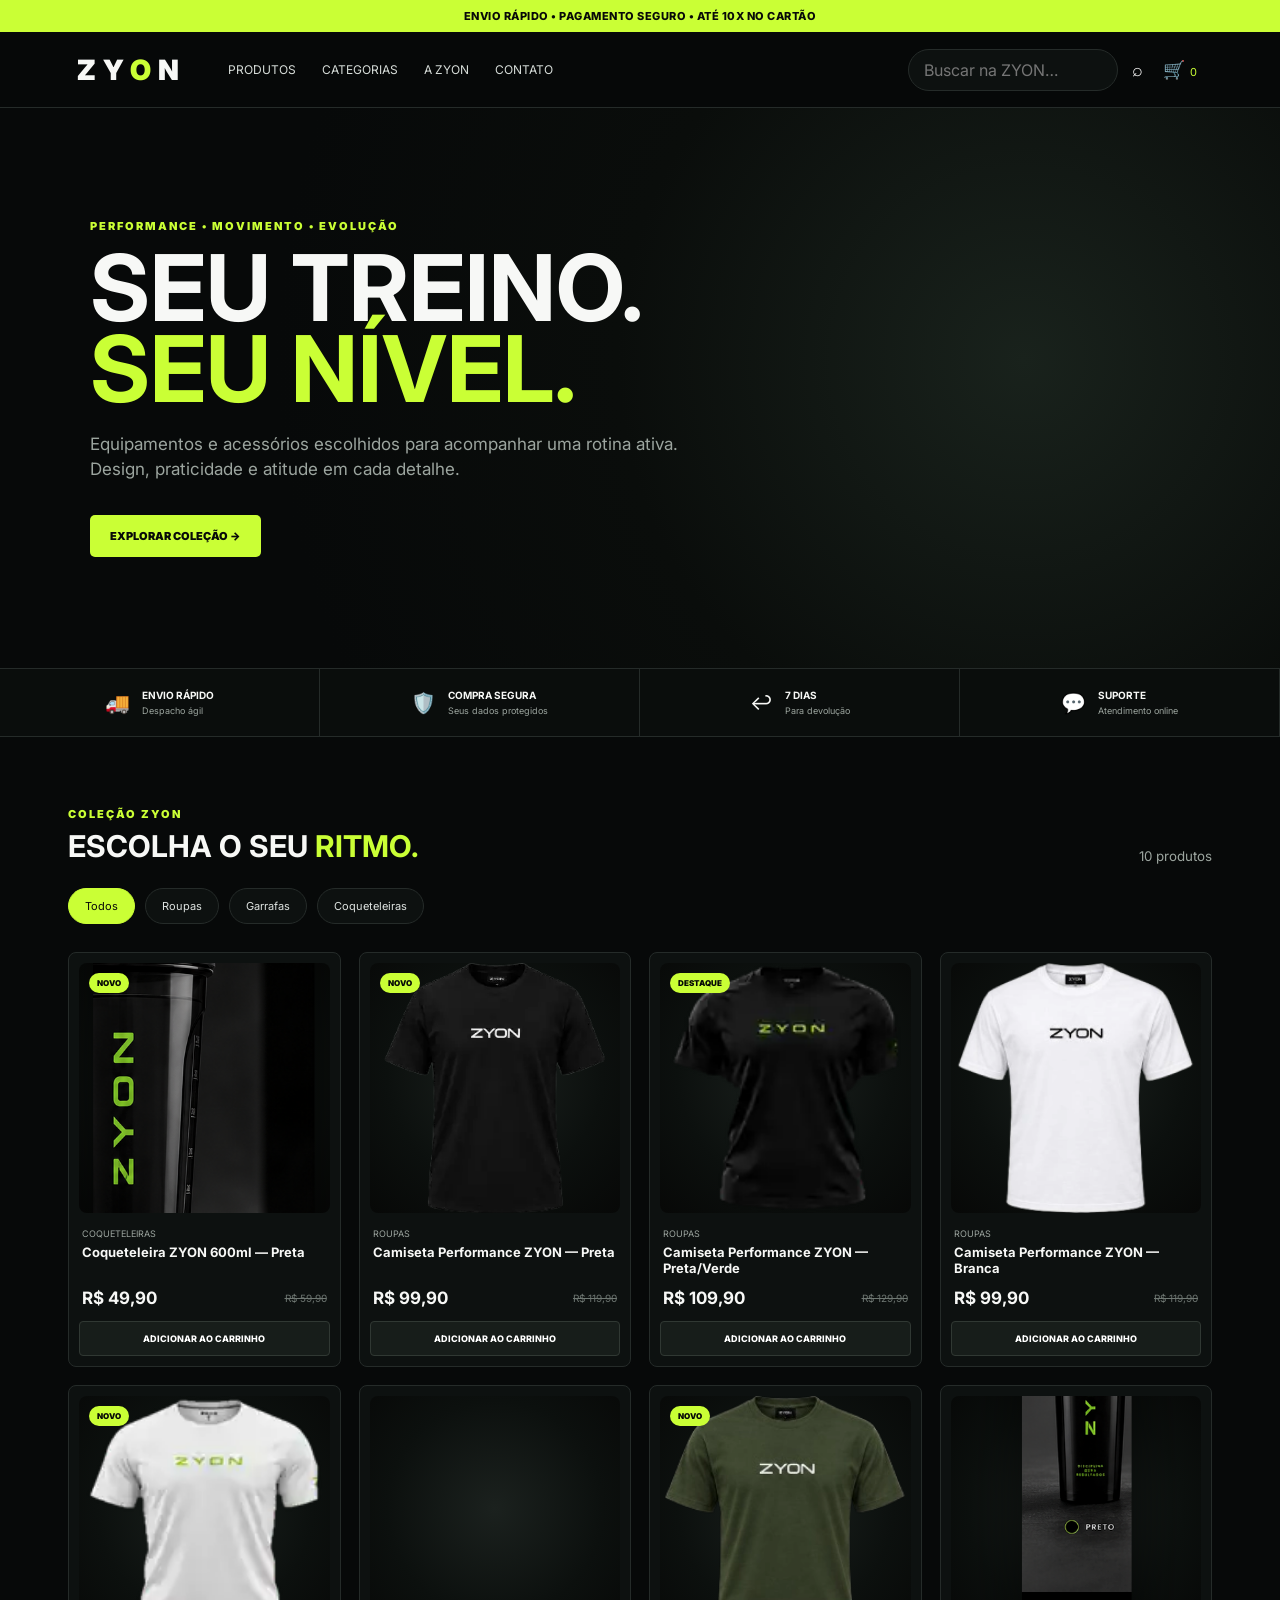
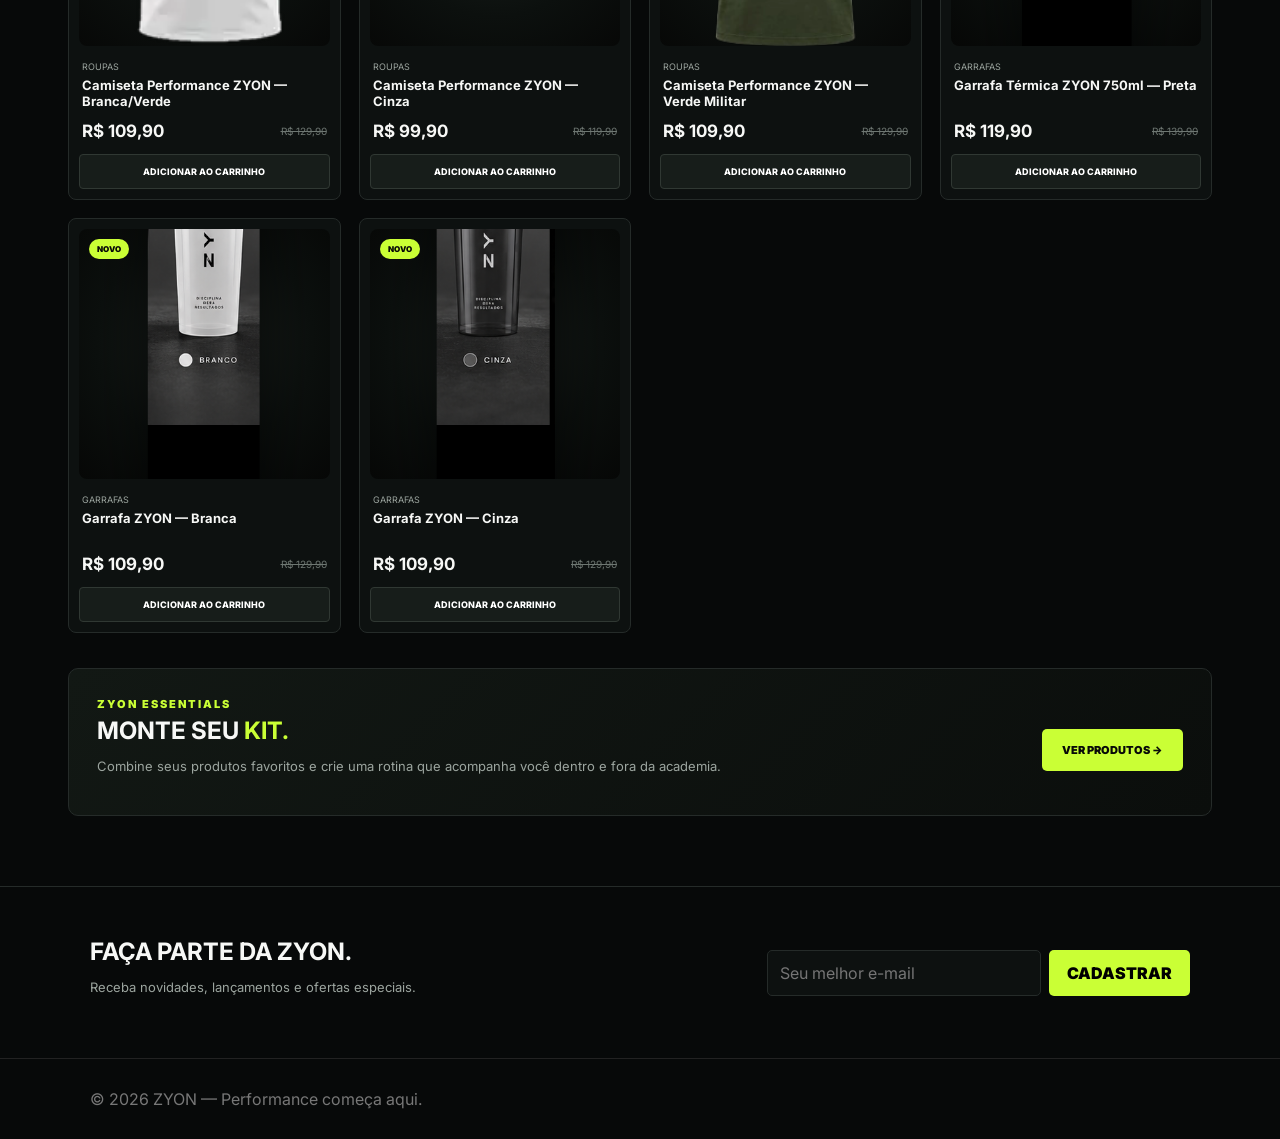
==== index.html @ 6181db21 "Correct gray shirt sprite position" ====
<!doctype html><html lang="pt-BR"><head><meta charset="utf-8"><meta name="viewport" content="width=device-width,initial-scale=1"><title>ZYON — Performance começa aqui</title><meta name="description" content="ZYON — performance, movimento e evolução."><link rel="stylesheet" href="fix-images.css"><style>@import url('https://fonts.googleapis.com/css2?family=Inter:wght@400;500;600;700;800;900&display=swap');:root{--bg:#070909;--surface:#0d1110;--line:#252b29;--text:#f7f8f6;--muted:#9ca59f;--lime:#caff35}*{box-sizing:border-box}html{scroll-behavior:smooth}body{margin:0;background:var(--bg);color:var(--text);font-family:Inter,Arial,sans-serif}a{text-decoration:none;color:inherit}button,input{font:inherit}.top{background:var(--lime);color:#080a08;text-align:center;padding:9px;font-size:11px;font-weight:800;letter-spacing:.5px}header{height:76px;border-bottom:1px solid var(--line);background:rgba(7,9,9,.95);backdrop-filter:blur(15px);position:sticky;top:0;z-index:20;display:flex;align-items:center;padding:0 6%;gap:42px}.logo{font-size:28px;font-weight:900;letter-spacing:7px}.logo em{font-style:normal;color:var(--lime)}nav{display:flex;gap:26px;flex:1}nav a{font-size:12px;color:#d7ddd9}nav a:hover{color:var(--lime)}.header-actions{display:flex;align-items:center;gap:8px}.search{width:210px;border:1px solid var(--line);background:#0d1110;border-radius:22px;padding:10px 15px;color:white;outline:none}.icon{background:none;border:0;color:white;cursor:pointer;font-size:18px}.count{color:var(--lime);font-size:11px}.hero{min-height:560px;display:flex;align-items:center;padding:70px 7%;background:radial-gradient(circle at 80% 45%,#19221c 0,#0a0d0b 38%,#070909 70%)}.hero-content{max-width:700px}.eyebrow{color:var(--lime);font-size:11px;font-weight:900;letter-spacing:2px}.hero h1{font-size:clamp(52px,8vw,92px);line-height:.88;margin:15px 0 22px}.hero h1 span,h2 span{color:var(--lime)}.hero p{color:var(--muted);font-size:17px;line-height:1.5;max-width:600px}.btn{display:inline-block;margin-top:15px;background:var(--lime);color:#080a08;padding:14px 20px;border-radius:5px;font-size:11px;font-weight:900}.trust{display:grid;grid-template-columns:repeat(4,1fr);border-top:1px solid var(--line);border-bottom:1px solid var(--line);background:#0a0d0c}.trust div{padding:20px;display:flex;gap:12px;align-items:center;justify-content:center;border-right:1px solid var(--line);font-size:20px}.trust span{display:flex;flex-direction:column;gap:4px}.trust b{font-size:10px}.trust small{font-size:9px;color:var(--muted)}.wrap{max-width:1180px;margin:auto;padding:70px 18px}.head{display:flex;justify-content:space-between;align-items:end;margin-bottom:24px}.head h2{margin:7px 0 0;font-size:30px}.head>small{color:var(--muted)}.categories{display:flex;gap:10px;flex-wrap:wrap;margin-bottom:28px}.cat{border:1px solid var(--line);background:var(--surface);color:#dfe4e1;border-radius:22px;padding:10px 16px;font-size:11px;cursor:pointer}.cat.active,.cat:hover{background:var(--lime);color:#080a08;border-color:var(--lime)}.grid{display:grid;grid-template-columns:repeat(4,1fr);gap:18px}.card{background:var(--surface);border:1px solid var(--line);border-radius:8px;padding:10px;transition:.2s;overflow:hidden}.card:hover{transform:translateY(-4px);border-color:#48534c}.pic{height:250px;background:radial-gradient(circle at 50% 45%,#1b211e 0,#0c100e 58%,#070807 100%);display:flex;align-items:center;justify-content:center;position:relative;border-radius:8px;overflow:hidden}.pic .shirt-direct-img{width:100%!important;height:100%!important;max-width:100%!important;max-height:100%!important;display:block!important;object-fit:contain!important;object-position:center!important;padding:10px!important;margin:0!important;transform:none!important;filter:none!important}.pic.shirt .shirt-sprite-wrap{width:100%!important;height:100%!important;overflow:hidden!important;position:relative!important;background:transparent!important}.pic.shirt .shirt-sprite-img{position:absolute!important;width:400%!important;height:200%!important;max-width:none!important;max-height:none!important;left:-200%!important;top:-100%!important;transform:none!important;object-fit:fill!important;padding:0!important;margin:0!important;filter:none!important}.pic.shirt .shirt-sprite-wrap{display:block!important}.pic.shirt .shirt-clean-img{width:100%!important;height:100%!important;max-width:100%!important;max-height:100%!important;display:block!important;object-fit:contain!important;object-position:center!important;padding:0!important;margin:0!important;transform:none!important;filter:none!important}.pic>img{width:100%;height:100%;display:block;object-fit:contain;padding:10px}.shirt-arrow{position:absolute;top:50%;transform:translateY(-50%);width:30px;height:30px;border:1px solid #505951;background:rgba(7,9,9,.78);color:white;border-radius:50%;cursor:pointer;z-index:6;font-size:18px;line-height:26px}.shirt-arrow:hover{background:var(--lime);color:#080a08;border-color:var(--lime)}.shirt-arrow.left{left:8px;display:none}.shirt-arrow.right{right:8px}.shirt-view.back+.shirt-arrow.right{display:none}.shirt-view.back~.shirt-arrow.left{display:block}.tag{position:absolute;left:10px;top:10px;z-index:5;background:var(--lime);color:#070907;padding:5px 8px;border-radius:10px;font-size:8px;font-weight:900}.card small{display:block;color:var(--muted);font-size:9px;margin:15px 3px 5px}.card h3{font-size:13px;margin:0 3px 12px;min-height:32px}.price{display:flex;align-items:center;justify-content:space-between;margin:0 3px}.price strong{font-size:17px}.old{text-decoration:line-through;color:#6e7772;font-size:10px}.add{width:100%;margin-top:13px;background:#171d1a;color:white;border:1px solid #303833;border-radius:4px;padding:11px;font-size:9px;font-weight:800;cursor:pointer}.add:hover{background:var(--lime);color:#070907;border-color:var(--lime)}.promo{margin-top:35px;background:linear-gradient(135deg,#121814,#0b0e0c);border:1px solid var(--line);border-radius:10px;padding:28px;display:flex;justify-content:space-between;align-items:center;gap:20px}.promo h2{margin:5px 0}.promo p{color:var(--muted);font-size:13px}.newsletter{border-top:1px solid var(--line);padding:50px 7%;display:flex;justify-content:space-between;gap:20px;align-items:center}.newsletter h2{margin:0}.newsletter p{color:var(--muted);font-size:13px}.newsletter form{display:flex;gap:8px}.newsletter input{background:#0d1110;border:1px solid var(--line);color:white;padding:12px;border-radius:5px}.newsletter button{background:var(--lime);border:0;padding:12px 18px;border-radius:5px;font-weight:900}.cart{position:fixed;inset:0;background:rgba(0,0,0,.55);z-index:40;display:none}.cart.show{display:block}.cart-panel{position:absolute;right:0;top:0;height:100%;width:min(460px,100%);background:#0b0e0c;border-left:1px solid #333;padding:22px;overflow:auto;box-shadow:-20px 0 60px #000}.cart-head{display:flex;justify-content:space-between;align-items:center}.close{background:none;border:0;color:white;font-size:28px;cursor:pointer}.cart-row{display:flex;justify-content:space-between;gap:12px;padding:14px 0;border-bottom:1px solid var(--line);align-items:center}.cart-product{display:flex;gap:12px;align-items:center;min-width:0}.cart-icon{width:72px;height:72px;border-radius:8px;background:#151a16;overflow:hidden;flex:none}.cart-icon img{width:100%;height:100%;object-fit:contain;padding:5px}.cart-product strong{font-size:12px}.cart-product small{display:block;color:var(--muted);font-size:10px;margin:5px 0}.qty{display:flex;align-items:center;gap:8px}.qty button{width:27px;height:27px;border:1px solid #333;background:#171a19;color:#fff;border-radius:5px;cursor:pointer}.cart-right{text-align:right}.cart-right b{display:block;margin-bottom:8px}.remove{border:0;background:transparent;color:#ff7777;font-size:9px;font-weight:800;cursor:pointer}.total{font-size:22px;font-weight:900;margin:22px 0}.checkout{width:100%;background:var(--lime);color:#080a08;border:0;padding:14px;border-radius:5px;font-size:11px;font-weight:900;cursor:pointer}.empty{text-align:center;padding:50px 10px;color:#8c958f}@media(max-width:900px){.grid{grid-template-columns:repeat(2,1fr)}.trust{grid-template-columns:repeat(2,1fr)}.hero{min-height:480px}.search{width:170px}nav{display:none}}@media(max-width:560px){.grid{grid-template-columns:1fr}.trust{grid-template-columns:1fr}.trust div{border-right:0;border-bottom:1px solid var(--line)}.header-actions{margin-left:auto}.search{display:none}.hero{padding:60px 7%}.promo,.newsletter{flex-direction:column;align-items:flex-start}.newsletter form{width:100%}.newsletter input{flex:1}}</style></head><body><div class="top">ENVIO RÁPIDO • PAGAMENTO SEGURO • ATÉ 10X NO CARTÃO</div><header><div class="logo">ZY<em>O</em>N</div><nav><a href="#produtos">PRODUTOS</a><a href="#categorias">CATEGORIAS</a><a href="#sobre">A ZYON</a><a href="#contato">CONTATO</a></nav><div class="header-actions"><input class="search" id="search" placeholder="Buscar na ZYON…"><button class="icon" onclick="document.getElementById('search').focus()">⌕</button><button class="icon" onclick="openCart()">🛒 <span class="count" id="count">0</span></button></div></header><section class="hero"><div class="hero-content"><div class="eyebrow">PERFORMANCE • MOVIMENTO • EVOLUÇÃO</div><h1>SEU TREINO.<br><span>SEU NÍVEL.</span></h1><p>Equipamentos e acessórios escolhidos para acompanhar uma rotina ativa. Design, praticidade e atitude em cada detalhe.</p><a class="btn" href="#produtos">EXPLORAR COLEÇÃO →</a></div></section><section class="trust"><div>🚚<span><b>ENVIO RÁPIDO</b><small>Despacho ágil</small></span></div><div>🛡️<span><b>COMPRA SEGURA</b><small>Seus dados protegidos</small></span></div><div>↩️<span><b>7 DIAS</b><small>Para devolução</small></span></div><div>💬<span><b>SUPORTE</b><small>Atendimento online</small></span></div></section><main id="produtos" class="wrap"><div class="head"><div><div class="eyebrow">COLEÇÃO ZYON</div><h2>ESCOLHA O SEU <span>RITMO.</span></h2></div><small id="info"></small></div><div id="categorias" class="categories"><button class="cat active" data-cat="Todos">Todos</button><button class="cat" data-cat="Roupas">Roupas</button><button class="cat" data-cat="Garrafas">Garrafas</button><button class="cat" data-cat="Coqueteleiras">Coqueteleiras</button></div><div class="grid" id="grid"></div><div class="promo"><div><div class="eyebrow">ZYON ESSENTIALS</div><h2>MONTE SEU <span>KIT.</span></h2><p>Combine seus produtos favoritos e crie uma rotina que acompanha você dentro e fora da academia.</p></div><a class="btn" href="#produtos">VER PRODUTOS →</a></div></main><section id="sobre" class="newsletter"><div><h2>FAÇA PARTE DA ZYON.</h2><p>Receba novidades, lançamentos e ofertas especiais.</p></div><form onsubmit="event.preventDefault();alert('Cadastro realizado!')"><input type="email" required placeholder="Seu melhor e-mail"><button>CADASTRAR</button></form></section><footer id="contato" style="padding:30px 7%;border-top:1px solid #222;color:#777">© 2026 ZYON — Performance começa aqui.</footer><div class="cart" id="cart"><div class="cart-panel"><div class="cart-head"><h2>Seu carrinho</h2><button class="close" onclick="closeCart()">×</button></div><div id="items"></div><div class="total">Total: <span id="total">R$ 0,00</span></div><button class="checkout" onclick="alert('O checkout Mercado Pago será conectado ao backend.')">PAGAR COM MERCADO PAGO →</button></div></div><script>
const products=[
{id:1,n:'Coqueteleira ZYON 600ml — Preta',c:'Coqueteleiras',p:49.9,o:59.9,t:'NOVO',img:'assets/coqueteleira-preta.png',type:'shaker'},
{id:6,n:'Camiseta Performance ZYON — Preta',c:'Roupas',p:99.9,o:119.9,t:'NOVO',img:'assets/camiseta-preta.png',type:'shirt',sprite:[2,0]},
{id:9,n:'Camiseta Performance ZYON — Preta/Verde',c:'Roupas',p:109.9,o:129.9,t:'DESTAQUE',img:'assets/camiseta-preta-verde.png',type:'shirt'},
{id:10,n:'Camiseta Performance ZYON — Branca',c:'Roupas',p:99.9,o:119.9,t:'',img:'assets/camiseta-branca.png',type:'shirt',sprite:[0,0]},
{id:11,n:'Camiseta Performance ZYON — Branca/Verde',c:'Roupas',p:109.9,o:129.9,t:'NOVO',img:'assets/camiseta-branca-verde.png',type:'shirt'},
{id:14,n:'Camiseta Performance ZYON — Cinza',c:'Roupas',p:99.9,o:119.9,t:'',img:'assets/camiseta-cinza.png',type:'shirt',sprite:[2,1]},
{id:15,n:'Camiseta Performance ZYON — Verde Militar',c:'Roupas',p:109.9,o:129.9,t:'NOVO',img:'assets/camiseta-preta-verde.png',type:'shirt',sprite:[0,1]},
{id:8,n:'Garrafa Térmica ZYON 750ml — Preta',c:'Garrafas',p:119.9,o:139.9,t:'',img:'assets/garrafa-preta.png',type:'bottle'},
{id:12,n:'Garrafa ZYON — Branca',c:'Garrafas',p:109.9,o:129.9,t:'NOVO',img:'assets/garrafa-branca.png',type:'bottle'},
{id:13,n:'Garrafa ZYON — Cinza',c:'Garrafas',p:109.9,o:129.9,t:'NOVO',img:'assets/garrafa-cinza.png',type:'bottle'}
];
let filter='Todos',cart=[];try{cart=JSON.parse(localStorage.getItem('zyonCart')||'[]')}catch(e){}
const money=v=>v.toLocaleString('pt-BR',{style:'currency',currency:'BRL'});
function shirtBox(p){
  if(p.id===10) return '<img class="shirt-clean-img" src="assets/camiseta-branca-hq2.webp?v=white3" alt="'+p.n+'" loading="eager">';
  if(p.id===14) return '<div class="shirt-sprite-wrap"><img class="shirt-sprite-img" src="assets/zyon-shirts-2026.webp?v=gray7" alt="'+p.n+'"></div>';
  if(p.id===15) return '<img class="shirt-clean-img" src="assets/camiseta-verde-hq.webp?v=green2" alt="'+p.n+'" loading="eager">';
  if(p.id===6) return '<img class="shirt-clean-img" src="assets/zyon-preta-frente-hq.webp?v=hq5" alt="'+p.n+'" loading="eager">';
  return '<img class="shirt-clean-img" src="'+p.img+'" alt="'+p.n+'" loading="eager">';
}
function render(){const q=(document.getElementById('search').value||'').toLowerCase();const list=products.filter(p=>(filter==='Todos'||p.c===filter)&&p.n.toLowerCase().includes(q));document.getElementById('info').textContent=list.length+' produtos';document.getElementById('grid').innerHTML=list.map(p=>`<article class="card"><div class="pic ${p.type}">${p.t?`<span class="tag">${p.t}</span>`:''}${p.type==='shirt'?shirtBox(p):`<img src="${p.img}" alt="${p.n}" loading="lazy">`}</div><small>${p.c.toUpperCase()}</small><h3>${p.n}</h3><div class="price"><strong>${money(p.p)}</strong>${p.o?`<span class="old">${money(p.o)}</span>`:''}</div><button class="add" onclick="add(${p.id})">ADICIONAR AO CARRINHO</button></article>`).join('')||'<p>Nenhum produto encontrado.</p>';renderCart()}
function setShirt(){return}
function add(id){cart.push(id);save();openCart()}function removeOne(id){const i=cart.indexOf(id);if(i>-1)cart.splice(i,1);save()}function increase(id){cart.push(id);save()}function removeAll(id){cart=cart.filter(x=>x!==id);save()}function save(){localStorage.setItem('zyonCart',JSON.stringify(cart));renderCart()}function renderCart(){const counts={};cart.forEach(id=>counts[id]=(counts[id]||0)+1);const rows=Object.entries(counts).map(([id,n])=>{const p=products.find(x=>x.id==id);if(!p)return '';return `<div class="cart-row"><div class="cart-product"><div class="cart-icon"><img src="${p.img}" alt=""></div><div><strong>${p.n}</strong><small>${money(p.p)} cada</small><div class="qty"><button onclick="removeOne(${p.id})">−</button><span>${n}</span><button onclick="increase(${p.id})">+</button></div></div></div><div class="cart-right"><b>${money(p.p*n)}</b><button class="remove" onclick="removeAll(${p.id})">REMOVER</button></div></div>`}).join('');document.getElementById('items').innerHTML=rows||'<div class="empty">🛒<br><br>Seu carrinho está vazio.</div>';const total=cart.reduce((s,id)=>{const p=products.find(x=>x.id==id);return s+(p?p.p:0)},0);document.getElementById('total').textContent=money(total);document.getElementById('count').textContent=cart.length}
function openCart(){document.getElementById('cart').classList.add('show')}function closeCart(){document.getElementById('cart').classList.remove('show')}
document.querySelectorAll('.cat').forEach(b=>b.onclick=()=>{document.querySelectorAll('.cat').forEach(x=>x.classList.remove('active'));b.classList.add('active');filter=b.dataset.cat;render()});document.getElementById('search').addEventListener('input',render);render();
</script></body></html>
---- fix-images.css ----
.pic img{width:100%!important;height:100%!important;display:block!important;object-fit:contain!important;object-position:center!important;padding:10px!important;transform:none!important;filter:saturate(.96) contrast(1.03) drop-shadow(0 15px 16px rgba(0,0,0,.7))!important}
.pic.shirt img{transform:scale(1.05)!important}
.pic.bottle img{transform:scale(2.15)!important;padding:0!important}
.pic.shaker img{transform:scale(2.05)!important;padding:0!important}
.cart-icon img{width:100%!important;height:100%!important;object-fit:contain!important;padding:5px!important;transform:none!important}

/* Sprite das camisetas: 4 colunas x 2 linhas.
   [0,0] branca frente | [1,0] branca costas | [2,0] preta frente | [3,0] preta costas
   [0,1] verde frente  | [1,1] verde costas  | [2,1] cinza frente | [3,1] cinza costas */
.pic.shirt .shirt-sprite{
  width:100%!important;
  height:100%!important;
  background-image:url('assets/zyon-shirts-2026.webp?v=shirt-hq5')!important;
  background-repeat:no-repeat!important;
  background-size:400% 200%!important;
  background-color:transparent!important;
  display:block!important;
  transform:none!important;
  filter:none!important;
}
.pic.shirt .shirt-white{background-position:0 0!important;}
.pic.shirt .shirt-green{background-position:0 100%!important;}
.pic.shirt .shirt-gray{background-position:66.6667% 100%!important;}
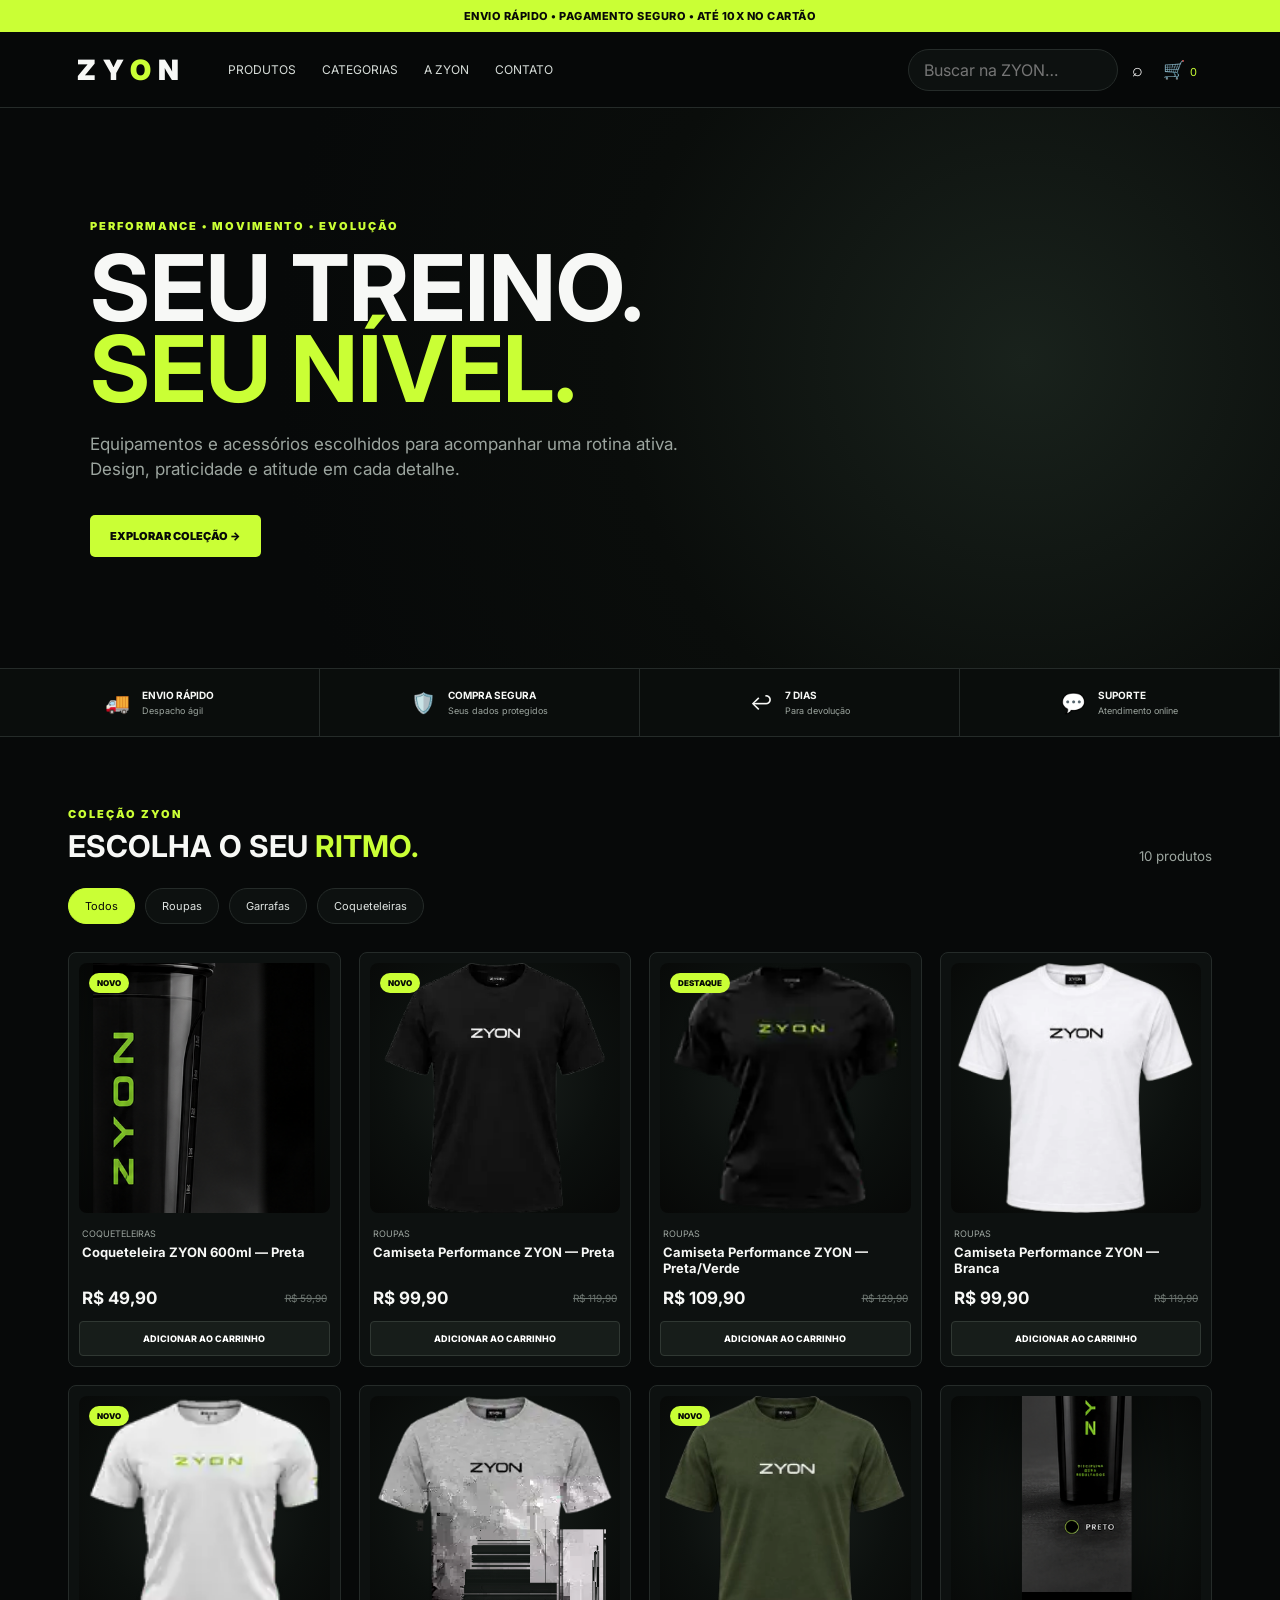
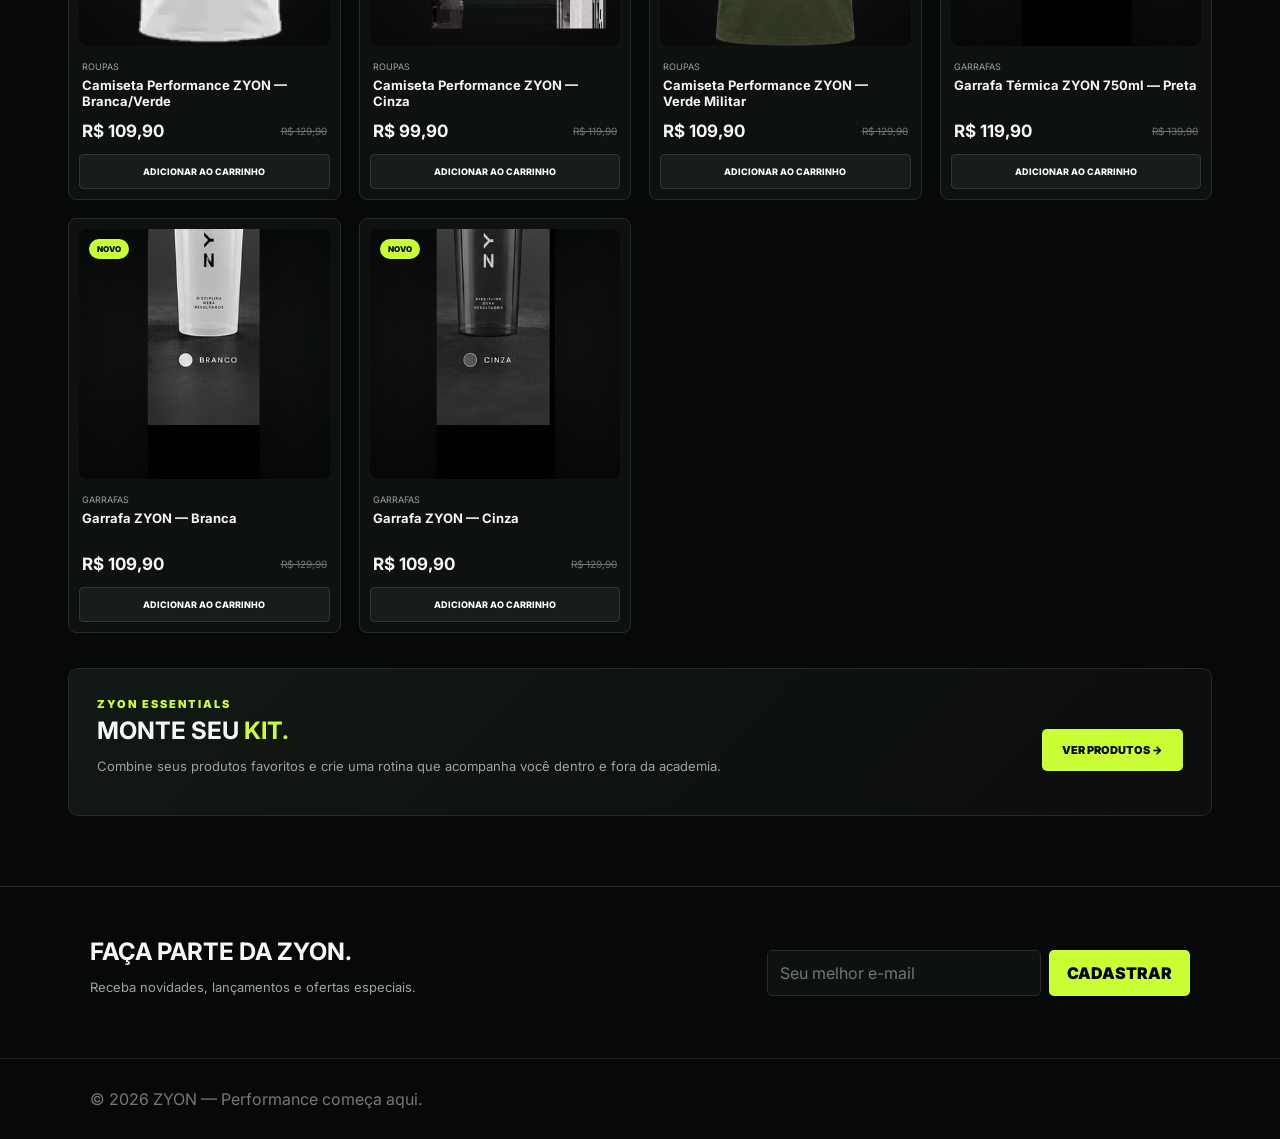
==== commit b3daa09a: "Use clean gray shirt image" ====
--- a/index.html
+++ b/index.html
@@ -1,4 +1,4 @@
-<!doctype html><html lang="pt-BR"><head><meta charset="utf-8"><meta name="viewport" content="width=device-width,initial-scale=1"><title>ZYON — Performance começa aqui</title><meta name="description" content="ZYON — performance, movimento e evolução."><link rel="stylesheet" href="fix-images.css"><style>@import url('https://fonts.googleapis.com/css2?family=Inter:wght@400;500;600;700;800;900&display=swap');:root{--bg:#070909;--surface:#0d1110;--line:#252b29;--text:#f7f8f6;--muted:#9ca59f;--lime:#caff35}*{box-sizing:border-box}html{scroll-behavior:smooth}body{margin:0;background:var(--bg);color:var(--text);font-family:Inter,Arial,sans-serif}a{text-decoration:none;color:inherit}button,input{font:inherit}.top{background:var(--lime);color:#080a08;text-align:center;padding:9px;font-size:11px;font-weight:800;letter-spacing:.5px}header{height:76px;border-bottom:1px solid var(--line);background:rgba(7,9,9,.95);backdrop-filter:blur(15px);position:sticky;top:0;z-index:20;display:flex;align-items:center;padding:0 6%;gap:42px}.logo{font-size:28px;font-weight:900;letter-spacing:7px}.logo em{font-style:normal;color:var(--lime)}nav{display:flex;gap:26px;flex:1}nav a{font-size:12px;color:#d7ddd9}nav a:hover{color:var(--lime)}.header-actions{display:flex;align-items:center;gap:8px}.search{width:210px;border:1px solid var(--line);background:#0d1110;border-radius:22px;padding:10px 15px;color:white;outline:none}.icon{background:none;border:0;color:white;cursor:pointer;font-size:18px}.count{color:var(--lime);font-size:11px}.hero{min-height:560px;display:flex;align-items:center;padding:70px 7%;background:radial-gradient(circle at 80% 45%,#19221c 0,#0a0d0b 38%,#070909 70%)}.hero-content{max-width:700px}.eyebrow{color:var(--lime);font-size:11px;font-weight:900;letter-spacing:2px}.hero h1{font-size:clamp(52px,8vw,92px);line-height:.88;margin:15px 0 22px}.hero h1 span,h2 span{color:var(--lime)}.hero p{color:var(--muted);font-size:17px;line-height:1.5;max-width:600px}.btn{display:inline-block;margin-top:15px;background:var(--lime);color:#080a08;padding:14px 20px;border-radius:5px;font-size:11px;font-weight:900}.trust{display:grid;grid-template-columns:repeat(4,1fr);border-top:1px solid var(--line);border-bottom:1px solid var(--line);background:#0a0d0c}.trust div{padding:20px;display:flex;gap:12px;align-items:center;justify-content:center;border-right:1px solid var(--line);font-size:20px}.trust span{display:flex;flex-direction:column;gap:4px}.trust b{font-size:10px}.trust small{font-size:9px;color:var(--muted)}.wrap{max-width:1180px;margin:auto;padding:70px 18px}.head{display:flex;justify-content:space-between;align-items:end;margin-bottom:24px}.head h2{margin:7px 0 0;font-size:30px}.head>small{color:var(--muted)}.categories{display:flex;gap:10px;flex-wrap:wrap;margin-bottom:28px}.cat{border:1px solid var(--line);background:var(--surface);color:#dfe4e1;border-radius:22px;padding:10px 16px;font-size:11px;cursor:pointer}.cat.active,.cat:hover{background:var(--lime);color:#080a08;border-color:var(--lime)}.grid{display:grid;grid-template-columns:repeat(4,1fr);gap:18px}.card{background:var(--surface);border:1px solid var(--line);border-radius:8px;padding:10px;transition:.2s;overflow:hidden}.card:hover{transform:translateY(-4px);border-color:#48534c}.pic{height:250px;background:radial-gradient(circle at 50% 45%,#1b211e 0,#0c100e 58%,#070807 100%);display:flex;align-items:center;justify-content:center;position:relative;border-radius:8px;overflow:hidden}.pic .shirt-direct-img{width:100%!important;height:100%!important;max-width:100%!important;max-height:100%!important;display:block!important;object-fit:contain!important;object-position:center!important;padding:10px!important;margin:0!important;transform:none!important;filter:none!important}.pic.shirt .shirt-sprite-wrap{width:100%!important;height:100%!important;overflow:hidden!important;position:relative!important;background:transparent!important}.pic.shirt .shirt-sprite-img{position:absolute!important;width:400%!important;height:200%!important;max-width:none!important;max-height:none!important;left:-200%!important;top:-100%!important;transform:none!important;object-fit:fill!important;padding:0!important;margin:0!important;filter:none!important}.pic.shirt .shirt-sprite-wrap{display:block!important}.pic.shirt .shirt-clean-img{width:100%!important;height:100%!important;max-width:100%!important;max-height:100%!important;display:block!important;object-fit:contain!important;object-position:center!important;padding:0!important;margin:0!important;transform:none!important;filter:none!important}.pic>img{width:100%;height:100%;display:block;object-fit:contain;padding:10px}.shirt-arrow{position:absolute;top:50%;transform:translateY(-50%);width:30px;height:30px;border:1px solid #505951;background:rgba(7,9,9,.78);color:white;border-radius:50%;cursor:pointer;z-index:6;font-size:18px;line-height:26px}.shirt-arrow:hover{background:var(--lime);color:#080a08;border-color:var(--lime)}.shirt-arrow.left{left:8px;display:none}.shirt-arrow.right{right:8px}.shirt-view.back+.shirt-arrow.right{display:none}.shirt-view.back~.shirt-arrow.left{display:block}.tag{position:absolute;left:10px;top:10px;z-index:5;background:var(--lime);color:#070907;padding:5px 8px;border-radius:10px;font-size:8px;font-weight:900}.card small{display:block;color:var(--muted);font-size:9px;margin:15px 3px 5px}.card h3{font-size:13px;margin:0 3px 12px;min-height:32px}.price{display:flex;align-items:center;justify-content:space-between;margin:0 3px}.price strong{font-size:17px}.old{text-decoration:line-through;color:#6e7772;font-size:10px}.add{width:100%;margin-top:13px;background:#171d1a;color:white;border:1px solid #303833;border-radius:4px;padding:11px;font-size:9px;font-weight:800;cursor:pointer}.add:hover{background:var(--lime);color:#070907;border-color:var(--lime)}.promo{margin-top:35px;background:linear-gradient(135deg,#121814,#0b0e0c);border:1px solid var(--line);border-radius:10px;padding:28px;display:flex;justify-content:space-between;align-items:center;gap:20px}.promo h2{margin:5px 0}.promo p{color:var(--muted);font-size:13px}.newsletter{border-top:1px solid var(--line);padding:50px 7%;display:flex;justify-content:space-between;gap:20px;align-items:center}.newsletter h2{margin:0}.newsletter p{color:var(--muted);font-size:13px}.newsletter form{display:flex;gap:8px}.newsletter input{background:#0d1110;border:1px solid var(--line);color:white;padding:12px;border-radius:5px}.newsletter button{background:var(--lime);border:0;padding:12px 18px;border-radius:5px;font-weight:900}.cart{position:fixed;inset:0;background:rgba(0,0,0,.55);z-index:40;display:none}.cart.show{display:block}.cart-panel{position:absolute;right:0;top:0;height:100%;width:min(460px,100%);background:#0b0e0c;border-left:1px solid #333;padding:22px;overflow:auto;box-shadow:-20px 0 60px #000}.cart-head{display:flex;justify-content:space-between;align-items:center}.close{background:none;border:0;color:white;font-size:28px;cursor:pointer}.cart-row{display:flex;justify-content:space-between;gap:12px;padding:14px 0;border-bottom:1px solid var(--line);align-items:center}.cart-product{display:flex;gap:12px;align-items:center;min-width:0}.cart-icon{width:72px;height:72px;border-radius:8px;background:#151a16;overflow:hidden;flex:none}.cart-icon img{width:100%;height:100%;object-fit:contain;padding:5px}.cart-product strong{font-size:12px}.cart-product small{display:block;color:var(--muted);font-size:10px;margin:5px 0}.qty{display:flex;align-items:center;gap:8px}.qty button{width:27px;height:27px;border:1px solid #333;background:#171a19;color:#fff;border-radius:5px;cursor:pointer}.cart-right{text-align:right}.cart-right b{display:block;margin-bottom:8px}.remove{border:0;background:transparent;color:#ff7777;font-size:9px;font-weight:800;cursor:pointer}.total{font-size:22px;font-weight:900;margin:22px 0}.checkout{width:100%;background:var(--lime);color:#080a08;border:0;padding:14px;border-radius:5px;font-size:11px;font-weight:900;cursor:pointer}.empty{text-align:center;padding:50px 10px;color:#8c958f}@media(max-width:900px){.grid{grid-template-columns:repeat(2,1fr)}.trust{grid-template-columns:repeat(2,1fr)}.hero{min-height:480px}.search{width:170px}nav{display:none}}@media(max-width:560px){.grid{grid-template-columns:1fr}.trust{grid-template-columns:1fr}.trust div{border-right:0;border-bottom:1px solid var(--line)}.header-actions{margin-left:auto}.search{display:none}.hero{padding:60px 7%}.promo,.newsletter{flex-direction:column;align-items:flex-start}.newsletter form{width:100%}.newsletter input{flex:1}}</style></head><body><div class="top">ENVIO RÁPIDO • PAGAMENTO SEGURO • ATÉ 10X NO CARTÃO</div><header><div class="logo">ZY<em>O</em>N</div><nav><a href="#produtos">PRODUTOS</a><a href="#categorias">CATEGORIAS</a><a href="#sobre">A ZYON</a><a href="#contato">CONTATO</a></nav><div class="header-actions"><input class="search" id="search" placeholder="Buscar na ZYON…"><button class="icon" onclick="document.getElementById('search').focus()">⌕</button><button class="icon" onclick="openCart()">🛒 <span class="count" id="count">0</span></button></div></header><section class="hero"><div class="hero-content"><div class="eyebrow">PERFORMANCE • MOVIMENTO • EVOLUÇÃO</div><h1>SEU TREINO.<br><span>SEU NÍVEL.</span></h1><p>Equipamentos e acessórios escolhidos para acompanhar uma rotina ativa. Design, praticidade e atitude em cada detalhe.</p><a class="btn" href="#produtos">EXPLORAR COLEÇÃO →</a></div></section><section class="trust"><div>🚚<span><b>ENVIO RÁPIDO</b><small>Despacho ágil</small></span></div><div>🛡️<span><b>COMPRA SEGURA</b><small>Seus dados protegidos</small></span></div><div>↩️<span><b>7 DIAS</b><small>Para devolução</small></span></div><div>💬<span><b>SUPORTE</b><small>Atendimento online</small></span></div></section><main id="produtos" class="wrap"><div class="head"><div><div class="eyebrow">COLEÇÃO ZYON</div><h2>ESCOLHA O SEU <span>RITMO.</span></h2></div><small id="info"></small></div><div id="categorias" class="categories"><button class="cat active" data-cat="Todos">Todos</button><button class="cat" data-cat="Roupas">Roupas</button><button class="cat" data-cat="Garrafas">Garrafas</button><button class="cat" data-cat="Coqueteleiras">Coqueteleiras</button></div><div class="grid" id="grid"></div><div class="promo"><div><div class="eyebrow">ZYON ESSENTIALS</div><h2>MONTE SEU <span>KIT.</span></h2><p>Combine seus produtos favoritos e crie uma rotina que acompanha você dentro e fora da academia.</p></div><a class="btn" href="#produtos">VER PRODUTOS →</a></div></main><section id="sobre" class="newsletter"><div><h2>FAÇA PARTE DA ZYON.</h2><p>Receba novidades, lançamentos e ofertas especiais.</p></div><form onsubmit="event.preventDefault();alert('Cadastro realizado!')"><input type="email" required placeholder="Seu melhor e-mail"><button>CADASTRAR</button></form></section><footer id="contato" style="padding:30px 7%;border-top:1px solid #222;color:#777">© 2026 ZYON — Performance começa aqui.</footer><div class="cart" id="cart"><div class="cart-panel"><div class="cart-head"><h2>Seu carrinho</h2><button class="close" onclick="closeCart()">×</button></div><div id="items"></div><div class="total">Total: <span id="total">R$ 0,00</span></div><button class="checkout" onclick="alert('O checkout Mercado Pago será conectado ao backend.')">PAGAR COM MERCADO PAGO →</button></div></div><script>
+<!doctype html><html lang="pt-BR"><head><meta charset="utf-8"><meta name="viewport" content="width=device-width,initial-scale=1"><title>ZYON — Performance começa aqui</title><meta name="description" content="ZYON — performance, movimento e evolução."><link rel="stylesheet" href="fix-images.css"><style>@import url('https://fonts.googleapis.com/css2?family=Inter:wght@400;500;600;700;800;900&display=swap');:root{--bg:#070909;--surface:#0d1110;--line:#252b29;--text:#f7f8f6;--muted:#9ca59f;--lime:#caff35}*{box-sizing:border-box}html{scroll-behavior:smooth}body{margin:0;background:var(--bg);color:var(--text);font-family:Inter,Arial,sans-serif}a{text-decoration:none;color:inherit}button,input{font:inherit}.top{background:var(--lime);color:#080a08;text-align:center;padding:9px;font-size:11px;font-weight:800;letter-spacing:.5px}header{height:76px;border-bottom:1px solid var(--line);background:rgba(7,9,9,.95);backdrop-filter:blur(15px);position:sticky;top:0;z-index:20;display:flex;align-items:center;padding:0 6%;gap:42px}.logo{font-size:28px;font-weight:900;letter-spacing:7px}.logo em{font-style:normal;color:var(--lime)}nav{display:flex;gap:26px;flex:1}nav a{font-size:12px;color:#d7ddd9}nav a:hover{color:var(--lime)}.header-actions{display:flex;align-items:center;gap:8px}.search{width:210px;border:1px solid var(--line);background:#0d1110;border-radius:22px;padding:10px 15px;color:white;outline:none}.icon{background:none;border:0;color:white;cursor:pointer;font-size:18px}.count{color:var(--lime);font-size:11px}.hero{min-height:560px;display:flex;align-items:center;padding:70px 7%;background:radial-gradient(circle at 80% 45%,#19221c 0,#0a0d0b 38%,#070909 70%)}.hero-content{max-width:700px}.eyebrow{color:var(--lime);font-size:11px;font-weight:900;letter-spacing:2px}.hero h1{font-size:clamp(52px,8vw,92px);line-height:.88;margin:15px 0 22px}.hero h1 span,h2 span{color:var(--lime)}.hero p{color:var(--muted);font-size:17px;line-height:1.5;max-width:600px}.btn{display:inline-block;margin-top:15px;background:var(--lime);color:#080a08;padding:14px 20px;border-radius:5px;font-size:11px;font-weight:900}.trust{display:grid;grid-template-columns:repeat(4,1fr);border-top:1px solid var(--line);border-bottom:1px solid var(--line);background:#0a0d0c}.trust div{padding:20px;display:flex;gap:12px;align-items:center;justify-content:center;border-right:1px solid var(--line);font-size:20px}.trust span{display:flex;flex-direction:column;gap:4px}.trust b{font-size:10px}.trust small{font-size:9px;color:var(--muted)}.wrap{max-width:1180px;margin:auto;padding:70px 18px}.head{display:flex;justify-content:space-between;align-items:end;margin-bottom:24px}.head h2{margin:7px 0 0;font-size:30px}.head>small{color:var(--muted)}.categories{display:flex;gap:10px;flex-wrap:wrap;margin-bottom:28px}.cat{border:1px solid var(--line);background:var(--surface);color:#dfe4e1;border-radius:22px;padding:10px 16px;font-size:11px;cursor:pointer}.cat.active,.cat:hover{background:var(--lime);color:#080a08;border-color:var(--lime)}.grid{display:grid;grid-template-columns:repeat(4,1fr);gap:18px}.card{background:var(--surface);border:1px solid var(--line);border-radius:8px;padding:10px;transition:.2s;overflow:hidden}.card:hover{transform:translateY(-4px);border-color:#48534c}.pic{height:250px;background:radial-gradient(circle at 50% 45%,#1b211e 0,#0c100e 58%,#070807 100%);display:flex;align-items:center;justify-content:center;position:relative;border-radius:8px;overflow:hidden}.pic .shirt-direct-img{width:100%!important;height:100%!important;max-width:100%!important;max-height:100%!important;display:block!important;object-fit:contain!important;object-position:center!important;padding:10px!important;margin:0!important;transform:none!important;filter:none!important}.pic.shirt .shirt-sprite-wrap{width:100%!important;height:100%!important;overflow:hidden!important;position:relative!important;background-image:url('assets/zyon-shirts-2026.webp?v=gray9')!important;background-repeat:no-repeat!important;background-size:400% 200%!important;background-position:66.666% 100%!important}.pic.shirt .shirt-sprite-img{display:none!important}.pic.shirt .shirt-clean-img{width:100%!important;height:100%!important;max-width:100%!important;max-height:100%!important;display:block!important;object-fit:contain!important;object-position:center!important;padding:0!important;margin:0!important;transform:none!important;filter:none!important}.pic>img{width:100%;height:100%;display:block;object-fit:contain;padding:10px}.shirt-arrow{position:absolute;top:50%;transform:translateY(-50%);width:30px;height:30px;border:1px solid #505951;background:rgba(7,9,9,.78);color:white;border-radius:50%;cursor:pointer;z-index:6;font-size:18px;line-height:26px}.shirt-arrow:hover{background:var(--lime);color:#080a08;border-color:var(--lime)}.shirt-arrow.left{left:8px;display:none}.shirt-arrow.right{right:8px}.shirt-view.back+.shirt-arrow.right{display:none}.shirt-view.back~.shirt-arrow.left{display:block}.tag{position:absolute;left:10px;top:10px;z-index:5;background:var(--lime);color:#070907;padding:5px 8px;border-radius:10px;font-size:8px;font-weight:900}.card small{display:block;color:var(--muted);font-size:9px;margin:15px 3px 5px}.card h3{font-size:13px;margin:0 3px 12px;min-height:32px}.price{display:flex;align-items:center;justify-content:space-between;margin:0 3px}.price strong{font-size:17px}.old{text-decoration:line-through;color:#6e7772;font-size:10px}.add{width:100%;margin-top:13px;background:#171d1a;color:white;border:1px solid #303833;border-radius:4px;padding:11px;font-size:9px;font-weight:800;cursor:pointer}.add:hover{background:var(--lime);color:#070907;border-color:var(--lime)}.promo{margin-top:35px;background:linear-gradient(135deg,#121814,#0b0e0c);border:1px solid var(--line);border-radius:10px;padding:28px;display:flex;justify-content:space-between;align-items:center;gap:20px}.promo h2{margin:5px 0}.promo p{color:var(--muted);font-size:13px}.newsletter{border-top:1px solid var(--line);padding:50px 7%;display:flex;justify-content:space-between;gap:20px;align-items:center}.newsletter h2{margin:0}.newsletter p{color:var(--muted);font-size:13px}.newsletter form{display:flex;gap:8px}.newsletter input{background:#0d1110;border:1px solid var(--line);color:white;padding:12px;border-radius:5px}.newsletter button{background:var(--lime);border:0;padding:12px 18px;border-radius:5px;font-weight:900}.cart{position:fixed;inset:0;background:rgba(0,0,0,.55);z-index:40;display:none}.cart.show{display:block}.cart-panel{position:absolute;right:0;top:0;height:100%;width:min(460px,100%);background:#0b0e0c;border-left:1px solid #333;padding:22px;overflow:auto;box-shadow:-20px 0 60px #000}.cart-head{display:flex;justify-content:space-between;align-items:center}.close{background:none;border:0;color:white;font-size:28px;cursor:pointer}.cart-row{display:flex;justify-content:space-between;gap:12px;padding:14px 0;border-bottom:1px solid var(--line);align-items:center}.cart-product{display:flex;gap:12px;align-items:center;min-width:0}.cart-icon{width:72px;height:72px;border-radius:8px;background:#151a16;overflow:hidden;flex:none}.cart-icon img{width:100%;height:100%;object-fit:contain;padding:5px}.cart-product strong{font-size:12px}.cart-product small{display:block;color:var(--muted);font-size:10px;margin:5px 0}.qty{display:flex;align-items:center;gap:8px}.qty button{width:27px;height:27px;border:1px solid #333;background:#171a19;color:#fff;border-radius:5px;cursor:pointer}.cart-right{text-align:right}.cart-right b{display:block;margin-bottom:8px}.remove{border:0;background:transparent;color:#ff7777;font-size:9px;font-weight:800;cursor:pointer}.total{font-size:22px;font-weight:900;margin:22px 0}.checkout{width:100%;background:var(--lime);color:#080a08;border:0;padding:14px;border-radius:5px;font-size:11px;font-weight:900;cursor:pointer}.empty{text-align:center;padding:50px 10px;color:#8c958f}@media(max-width:900px){.grid{grid-template-columns:repeat(2,1fr)}.trust{grid-template-columns:repeat(2,1fr)}.hero{min-height:480px}.search{width:170px}nav{display:none}}@media(max-width:560px){.grid{grid-template-columns:1fr}.trust{grid-template-columns:1fr}.trust div{border-right:0;border-bottom:1px solid var(--line)}.header-actions{margin-left:auto}.search{display:none}.hero{padding:60px 7%}.promo,.newsletter{flex-direction:column;align-items:flex-start}.newsletter form{width:100%}.newsletter input{flex:1}}</style></head><body><div class="top">ENVIO RÁPIDO • PAGAMENTO SEGURO • ATÉ 10X NO CARTÃO</div><header><div class="logo">ZY<em>O</em>N</div><nav><a href="#produtos">PRODUTOS</a><a href="#categorias">CATEGORIAS</a><a href="#sobre">A ZYON</a><a href="#contato">CONTATO</a></nav><div class="header-actions"><input class="search" id="search" placeholder="Buscar na ZYON…"><button class="icon" onclick="document.getElementById('search').focus()">⌕</button><button class="icon" onclick="openCart()">🛒 <span class="count" id="count">0</span></button></div></header><section class="hero"><div class="hero-content"><div class="eyebrow">PERFORMANCE • MOVIMENTO • EVOLUÇÃO</div><h1>SEU TREINO.<br><span>SEU NÍVEL.</span></h1><p>Equipamentos e acessórios escolhidos para acompanhar uma rotina ativa. Design, praticidade e atitude em cada detalhe.</p><a class="btn" href="#produtos">EXPLORAR COLEÇÃO →</a></div></section><section class="trust"><div>🚚<span><b>ENVIO RÁPIDO</b><small>Despacho ágil</small></span></div><div>🛡️<span><b>COMPRA SEGURA</b><small>Seus dados protegidos</small></span></div><div>↩️<span><b>7 DIAS</b><small>Para devolução</small></span></div><div>💬<span><b>SUPORTE</b><small>Atendimento online</small></span></div></section><main id="produtos" class="wrap"><div class="head"><div><div class="eyebrow">COLEÇÃO ZYON</div><h2>ESCOLHA O SEU <span>RITMO.</span></h2></div><small id="info"></small></div><div id="categorias" class="categories"><button class="cat active" data-cat="Todos">Todos</button><button class="cat" data-cat="Roupas">Roupas</button><button class="cat" data-cat="Garrafas">Garrafas</button><button class="cat" data-cat="Coqueteleiras">Coqueteleiras</button></div><div class="grid" id="grid"></div><div class="promo"><div><div class="eyebrow">ZYON ESSENTIALS</div><h2>MONTE SEU <span>KIT.</span></h2><p>Combine seus produtos favoritos e crie uma rotina que acompanha você dentro e fora da academia.</p></div><a class="btn" href="#produtos">VER PRODUTOS →</a></div></main><section id="sobre" class="newsletter"><div><h2>FAÇA PARTE DA ZYON.</h2><p>Receba novidades, lançamentos e ofertas especiais.</p></div><form onsubmit="event.preventDefault();alert('Cadastro realizado!')"><input type="email" required placeholder="Seu melhor e-mail"><button>CADASTRAR</button></form></section><footer id="contato" style="padding:30px 7%;border-top:1px solid #222;color:#777">© 2026 ZYON — Performance começa aqui.</footer><div class="cart" id="cart"><div class="cart-panel"><div class="cart-head"><h2>Seu carrinho</h2><button class="close" onclick="closeCart()">×</button></div><div id="items"></div><div class="total">Total: <span id="total">R$ 0,00</span></div><button class="checkout" onclick="alert('O checkout Mercado Pago será conectado ao backend.')">PAGAR COM MERCADO PAGO →</button></div></div><script>
 const products=[
 {id:1,n:'Coqueteleira ZYON 600ml — Preta',c:'Coqueteleiras',p:49.9,o:59.9,t:'NOVO',img:'assets/coqueteleira-preta.png',type:'shaker'},
 {id:6,n:'Camiseta Performance ZYON — Preta',c:'Roupas',p:99.9,o:119.9,t:'NOVO',img:'assets/camiseta-preta.png',type:'shirt',sprite:[2,0]},
@@ -15,7 +15,7 @@
 const money=v=>v.toLocaleString('pt-BR',{style:'currency',currency:'BRL'});
 function shirtBox(p){
   if(p.id===10) return '<img class="shirt-clean-img" src="assets/camiseta-branca-hq2.webp?v=white3" alt="'+p.n+'" loading="eager">';
-  if(p.id===14) return '<div class="shirt-sprite-wrap"><img class="shirt-sprite-img" src="assets/zyon-shirts-2026.webp?v=gray7" alt="'+p.n+'"></div>';
+  if(p.id===14) return '<img class="shirt-clean-img" src="assets/camiseta-cinza-front-fix.webp?v=final1" alt="'+p.n+'" loading="eager">';
   if(p.id===15) return '<img class="shirt-clean-img" src="assets/camiseta-verde-hq.webp?v=green2" alt="'+p.n+'" loading="eager">';
   if(p.id===6) return '<img class="shirt-clean-img" src="assets/zyon-preta-frente-hq.webp?v=hq5" alt="'+p.n+'" loading="eager">';
   return '<img class="shirt-clean-img" src="'+p.img+'" alt="'+p.n+'" loading="eager">';
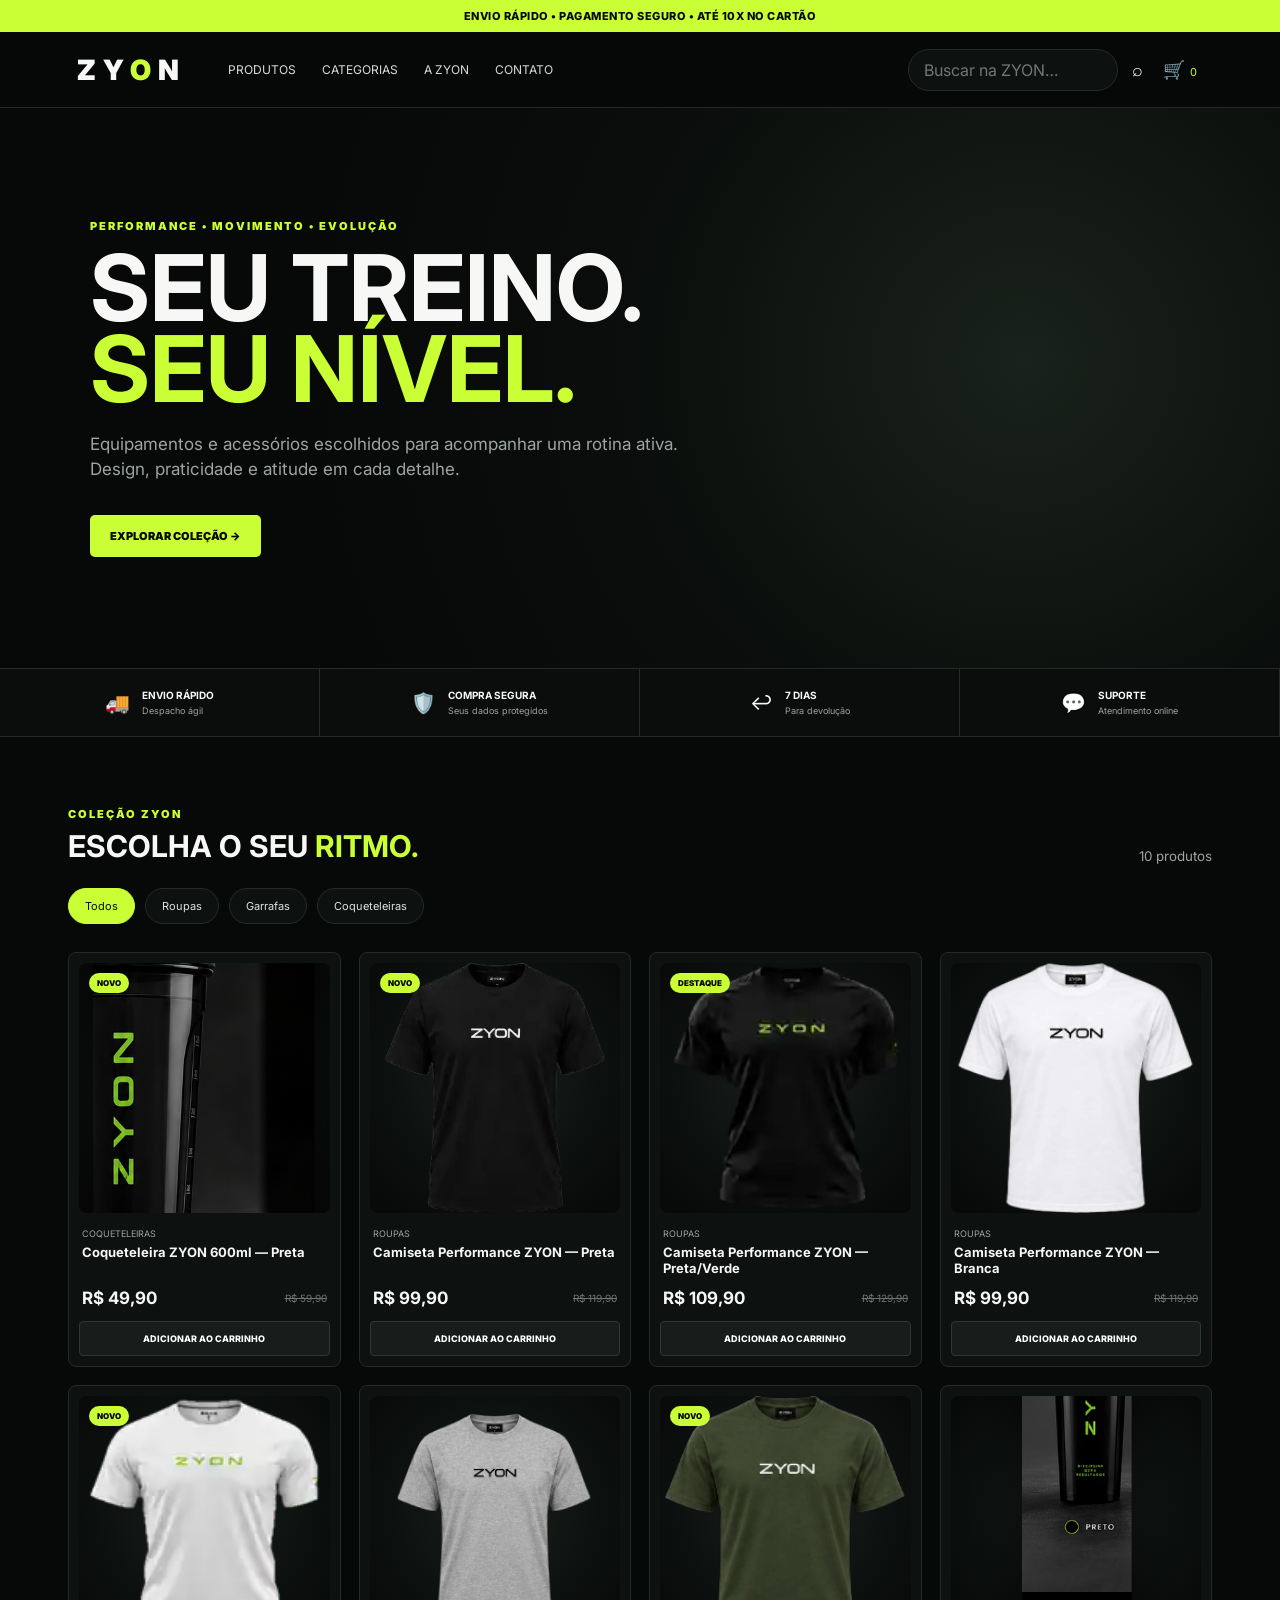
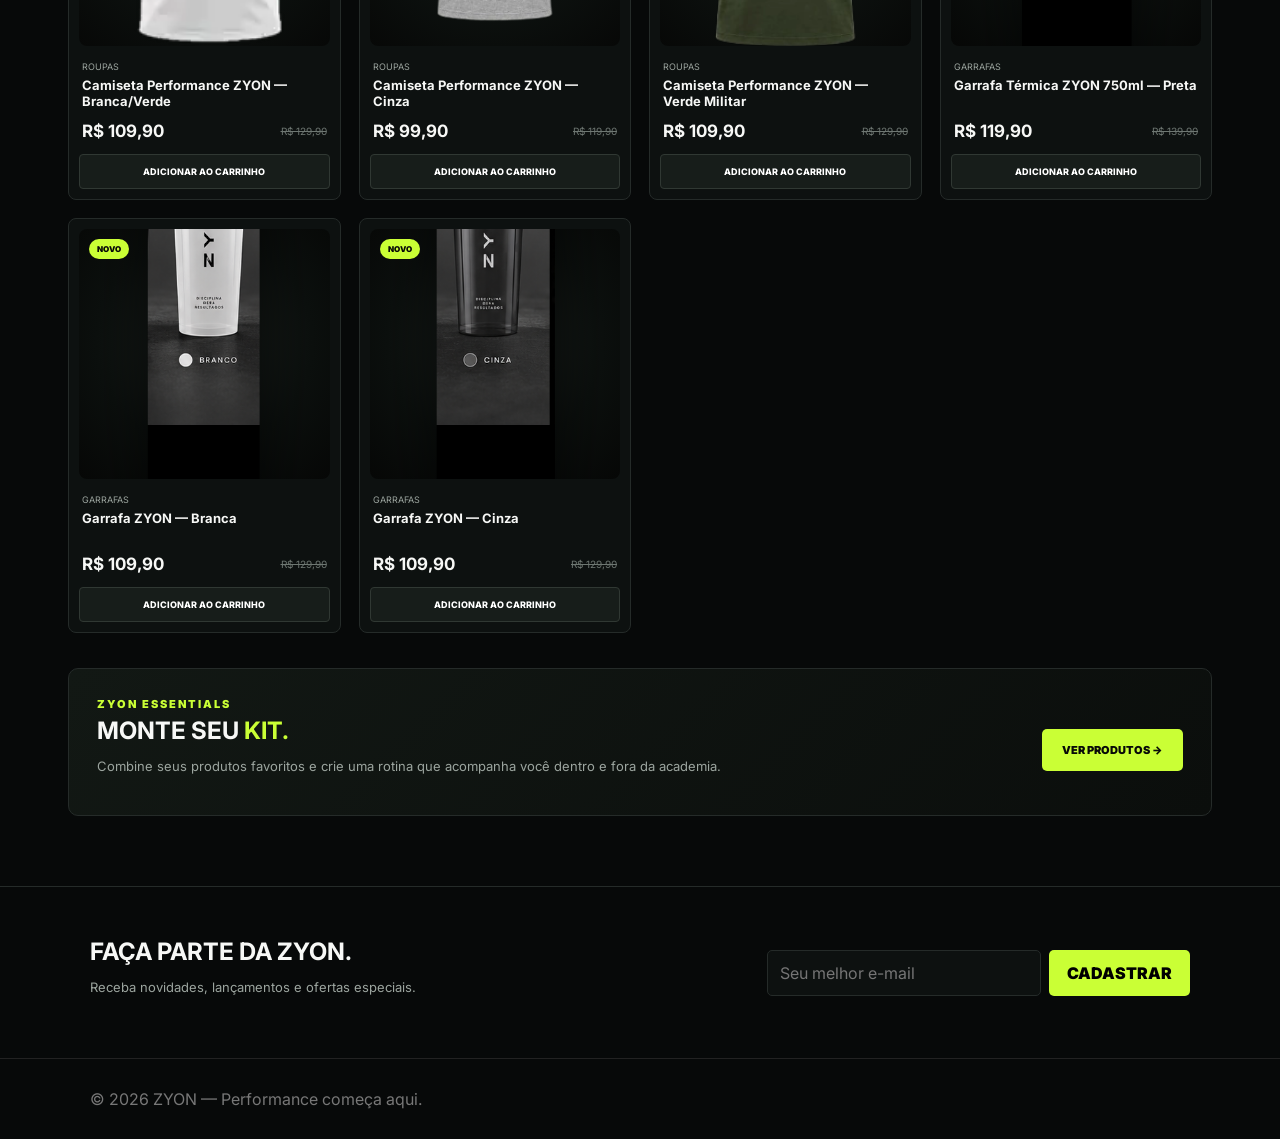
==== commit 050cecad: "Point gray shirt to clean crop" ====
--- a/index.html
+++ b/index.html
@@ -15,7 +15,7 @@
 const money=v=>v.toLocaleString('pt-BR',{style:'currency',currency:'BRL'});
 function shirtBox(p){
   if(p.id===10) return '<img class="shirt-clean-img" src="assets/camiseta-branca-hq2.webp?v=white3" alt="'+p.n+'" loading="eager">';
-  if(p.id===14) return '<img class="shirt-clean-img" src="assets/camiseta-cinza-front-fix.webp?v=final1" alt="'+p.n+'" loading="eager">';
+  if(p.id===14) return '<img class="shirt-clean-img" src="assets/camiseta-cinza-front-clean.webp?v=final2" alt="'+p.n+'" loading="eager">';
   if(p.id===15) return '<img class="shirt-clean-img" src="assets/camiseta-verde-hq.webp?v=green2" alt="'+p.n+'" loading="eager">';
   if(p.id===6) return '<img class="shirt-clean-img" src="assets/zyon-preta-frente-hq.webp?v=hq5" alt="'+p.n+'" loading="eager">';
   return '<img class="shirt-clean-img" src="'+p.img+'" alt="'+p.n+'" loading="eager">';
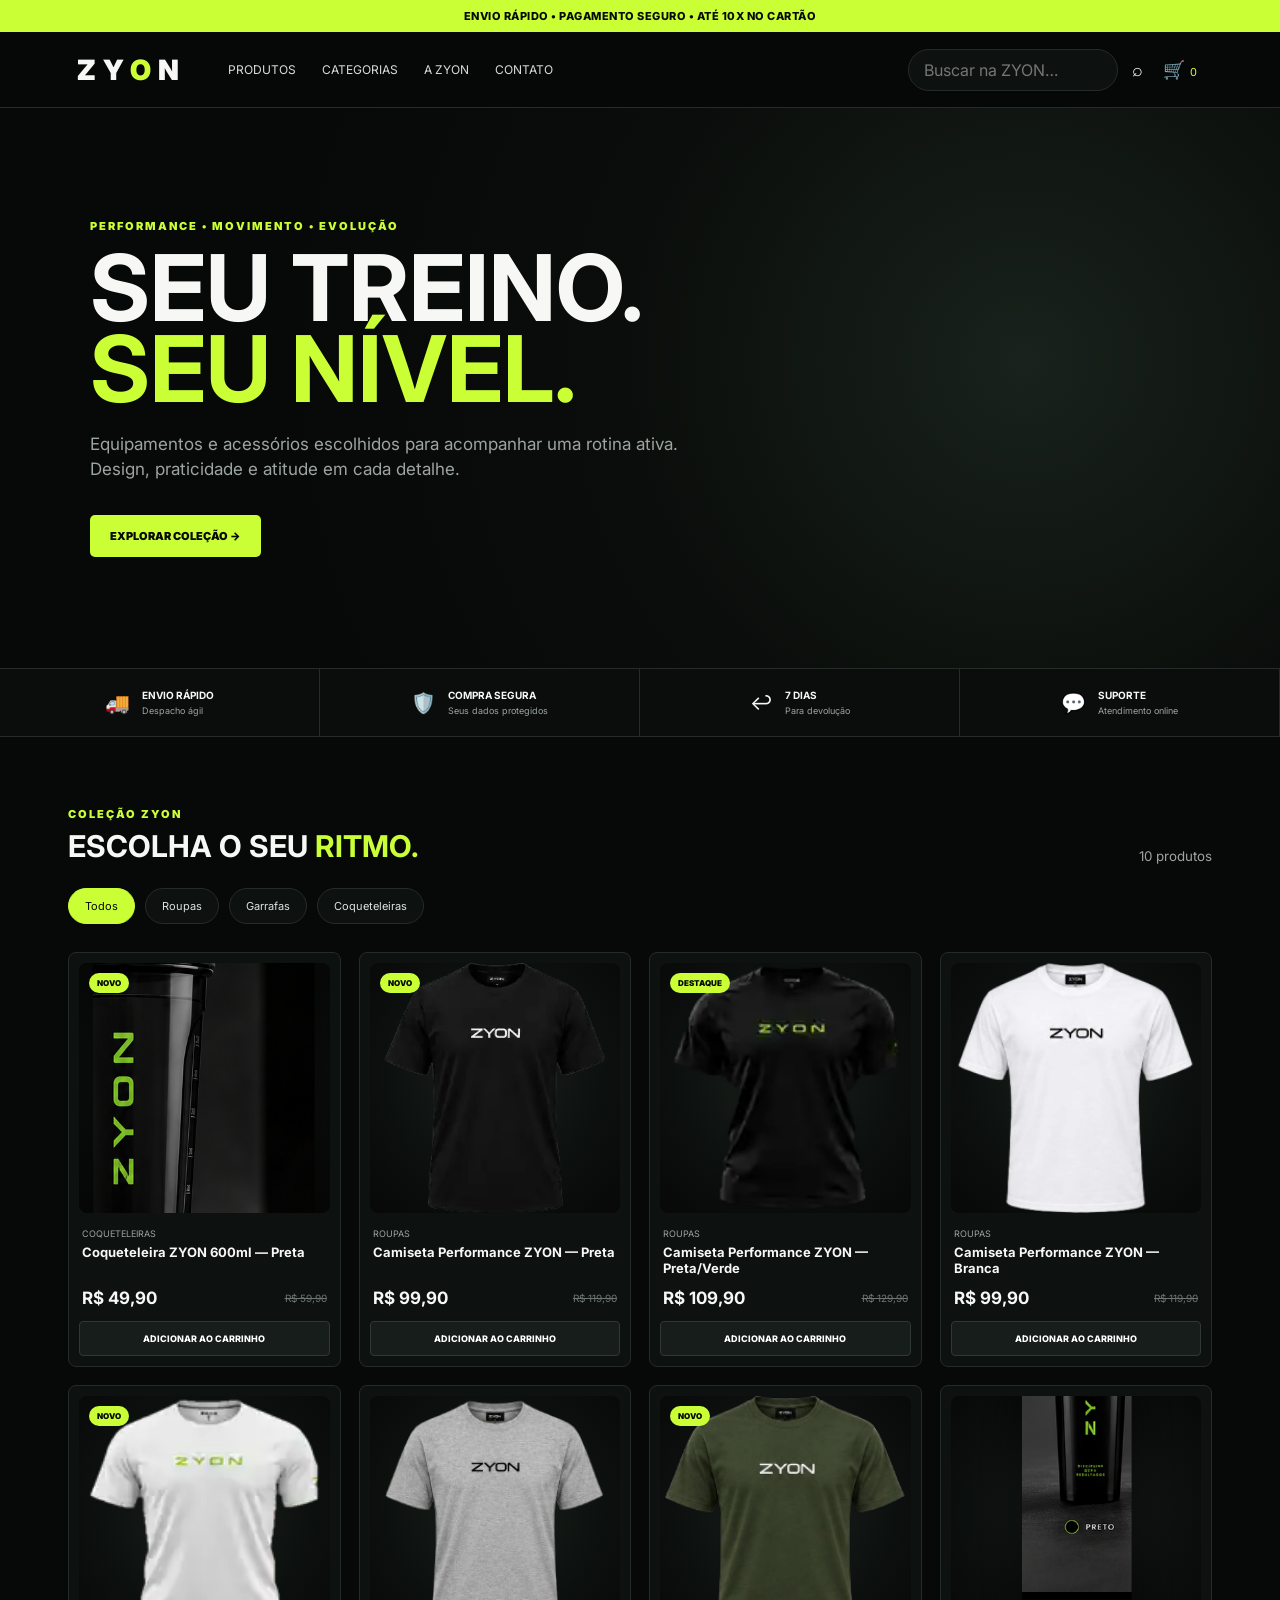
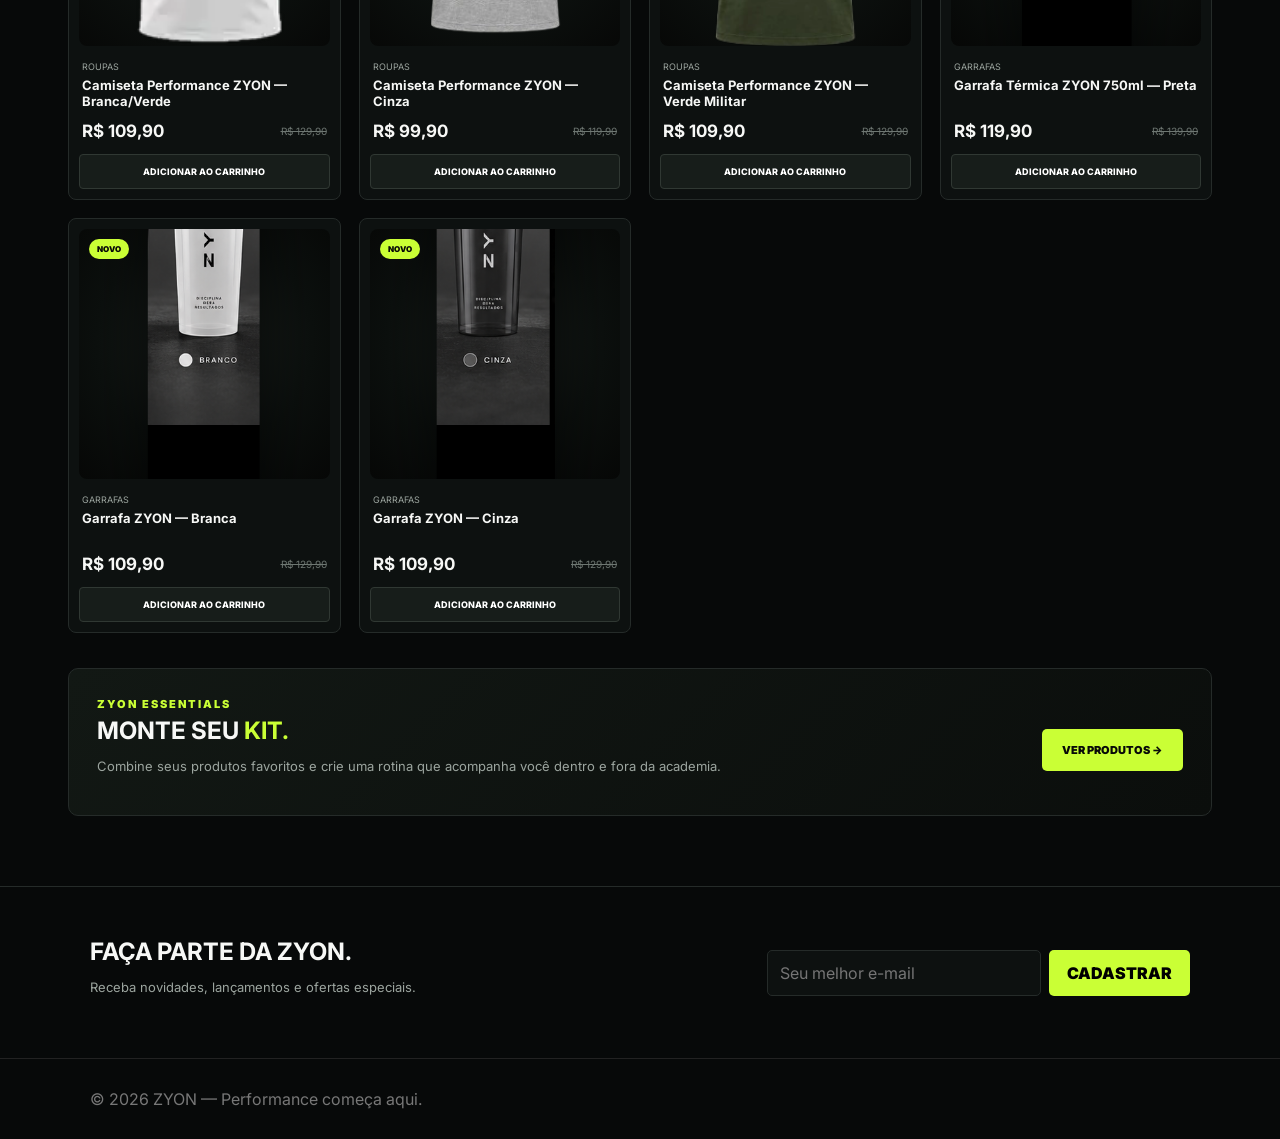
==== commit 0e356d30: "Enlarge gray shirt to match product scale" ====
--- a/index.html
+++ b/index.html
@@ -1,4 +1,4 @@
-<!doctype html><html lang="pt-BR"><head><meta charset="utf-8"><meta name="viewport" content="width=device-width,initial-scale=1"><title>ZYON — Performance começa aqui</title><meta name="description" content="ZYON — performance, movimento e evolução."><link rel="stylesheet" href="fix-images.css"><style>@import url('https://fonts.googleapis.com/css2?family=Inter:wght@400;500;600;700;800;900&display=swap');:root{--bg:#070909;--surface:#0d1110;--line:#252b29;--text:#f7f8f6;--muted:#9ca59f;--lime:#caff35}*{box-sizing:border-box}html{scroll-behavior:smooth}body{margin:0;background:var(--bg);color:var(--text);font-family:Inter,Arial,sans-serif}a{text-decoration:none;color:inherit}button,input{font:inherit}.top{background:var(--lime);color:#080a08;text-align:center;padding:9px;font-size:11px;font-weight:800;letter-spacing:.5px}header{height:76px;border-bottom:1px solid var(--line);background:rgba(7,9,9,.95);backdrop-filter:blur(15px);position:sticky;top:0;z-index:20;display:flex;align-items:center;padding:0 6%;gap:42px}.logo{font-size:28px;font-weight:900;letter-spacing:7px}.logo em{font-style:normal;color:var(--lime)}nav{display:flex;gap:26px;flex:1}nav a{font-size:12px;color:#d7ddd9}nav a:hover{color:var(--lime)}.header-actions{display:flex;align-items:center;gap:8px}.search{width:210px;border:1px solid var(--line);background:#0d1110;border-radius:22px;padding:10px 15px;color:white;outline:none}.icon{background:none;border:0;color:white;cursor:pointer;font-size:18px}.count{color:var(--lime);font-size:11px}.hero{min-height:560px;display:flex;align-items:center;padding:70px 7%;background:radial-gradient(circle at 80% 45%,#19221c 0,#0a0d0b 38%,#070909 70%)}.hero-content{max-width:700px}.eyebrow{color:var(--lime);font-size:11px;font-weight:900;letter-spacing:2px}.hero h1{font-size:clamp(52px,8vw,92px);line-height:.88;margin:15px 0 22px}.hero h1 span,h2 span{color:var(--lime)}.hero p{color:var(--muted);font-size:17px;line-height:1.5;max-width:600px}.btn{display:inline-block;margin-top:15px;background:var(--lime);color:#080a08;padding:14px 20px;border-radius:5px;font-size:11px;font-weight:900}.trust{display:grid;grid-template-columns:repeat(4,1fr);border-top:1px solid var(--line);border-bottom:1px solid var(--line);background:#0a0d0c}.trust div{padding:20px;display:flex;gap:12px;align-items:center;justify-content:center;border-right:1px solid var(--line);font-size:20px}.trust span{display:flex;flex-direction:column;gap:4px}.trust b{font-size:10px}.trust small{font-size:9px;color:var(--muted)}.wrap{max-width:1180px;margin:auto;padding:70px 18px}.head{display:flex;justify-content:space-between;align-items:end;margin-bottom:24px}.head h2{margin:7px 0 0;font-size:30px}.head>small{color:var(--muted)}.categories{display:flex;gap:10px;flex-wrap:wrap;margin-bottom:28px}.cat{border:1px solid var(--line);background:var(--surface);color:#dfe4e1;border-radius:22px;padding:10px 16px;font-size:11px;cursor:pointer}.cat.active,.cat:hover{background:var(--lime);color:#080a08;border-color:var(--lime)}.grid{display:grid;grid-template-columns:repeat(4,1fr);gap:18px}.card{background:var(--surface);border:1px solid var(--line);border-radius:8px;padding:10px;transition:.2s;overflow:hidden}.card:hover{transform:translateY(-4px);border-color:#48534c}.pic{height:250px;background:radial-gradient(circle at 50% 45%,#1b211e 0,#0c100e 58%,#070807 100%);display:flex;align-items:center;justify-content:center;position:relative;border-radius:8px;overflow:hidden}.pic .shirt-direct-img{width:100%!important;height:100%!important;max-width:100%!important;max-height:100%!important;display:block!important;object-fit:contain!important;object-position:center!important;padding:10px!important;margin:0!important;transform:none!important;filter:none!important}.pic.shirt .shirt-sprite-wrap{width:100%!important;height:100%!important;overflow:hidden!important;position:relative!important;background-image:url('assets/zyon-shirts-2026.webp?v=gray9')!important;background-repeat:no-repeat!important;background-size:400% 200%!important;background-position:66.666% 100%!important}.pic.shirt .shirt-sprite-img{display:none!important}.pic.shirt .shirt-clean-img{width:100%!important;height:100%!important;max-width:100%!important;max-height:100%!important;display:block!important;object-fit:contain!important;object-position:center!important;padding:0!important;margin:0!important;transform:none!important;filter:none!important}.pic>img{width:100%;height:100%;display:block;object-fit:contain;padding:10px}.shirt-arrow{position:absolute;top:50%;transform:translateY(-50%);width:30px;height:30px;border:1px solid #505951;background:rgba(7,9,9,.78);color:white;border-radius:50%;cursor:pointer;z-index:6;font-size:18px;line-height:26px}.shirt-arrow:hover{background:var(--lime);color:#080a08;border-color:var(--lime)}.shirt-arrow.left{left:8px;display:none}.shirt-arrow.right{right:8px}.shirt-view.back+.shirt-arrow.right{display:none}.shirt-view.back~.shirt-arrow.left{display:block}.tag{position:absolute;left:10px;top:10px;z-index:5;background:var(--lime);color:#070907;padding:5px 8px;border-radius:10px;font-size:8px;font-weight:900}.card small{display:block;color:var(--muted);font-size:9px;margin:15px 3px 5px}.card h3{font-size:13px;margin:0 3px 12px;min-height:32px}.price{display:flex;align-items:center;justify-content:space-between;margin:0 3px}.price strong{font-size:17px}.old{text-decoration:line-through;color:#6e7772;font-size:10px}.add{width:100%;margin-top:13px;background:#171d1a;color:white;border:1px solid #303833;border-radius:4px;padding:11px;font-size:9px;font-weight:800;cursor:pointer}.add:hover{background:var(--lime);color:#070907;border-color:var(--lime)}.promo{margin-top:35px;background:linear-gradient(135deg,#121814,#0b0e0c);border:1px solid var(--line);border-radius:10px;padding:28px;display:flex;justify-content:space-between;align-items:center;gap:20px}.promo h2{margin:5px 0}.promo p{color:var(--muted);font-size:13px}.newsletter{border-top:1px solid var(--line);padding:50px 7%;display:flex;justify-content:space-between;gap:20px;align-items:center}.newsletter h2{margin:0}.newsletter p{color:var(--muted);font-size:13px}.newsletter form{display:flex;gap:8px}.newsletter input{background:#0d1110;border:1px solid var(--line);color:white;padding:12px;border-radius:5px}.newsletter button{background:var(--lime);border:0;padding:12px 18px;border-radius:5px;font-weight:900}.cart{position:fixed;inset:0;background:rgba(0,0,0,.55);z-index:40;display:none}.cart.show{display:block}.cart-panel{position:absolute;right:0;top:0;height:100%;width:min(460px,100%);background:#0b0e0c;border-left:1px solid #333;padding:22px;overflow:auto;box-shadow:-20px 0 60px #000}.cart-head{display:flex;justify-content:space-between;align-items:center}.close{background:none;border:0;color:white;font-size:28px;cursor:pointer}.cart-row{display:flex;justify-content:space-between;gap:12px;padding:14px 0;border-bottom:1px solid var(--line);align-items:center}.cart-product{display:flex;gap:12px;align-items:center;min-width:0}.cart-icon{width:72px;height:72px;border-radius:8px;background:#151a16;overflow:hidden;flex:none}.cart-icon img{width:100%;height:100%;object-fit:contain;padding:5px}.cart-product strong{font-size:12px}.cart-product small{display:block;color:var(--muted);font-size:10px;margin:5px 0}.qty{display:flex;align-items:center;gap:8px}.qty button{width:27px;height:27px;border:1px solid #333;background:#171a19;color:#fff;border-radius:5px;cursor:pointer}.cart-right{text-align:right}.cart-right b{display:block;margin-bottom:8px}.remove{border:0;background:transparent;color:#ff7777;font-size:9px;font-weight:800;cursor:pointer}.total{font-size:22px;font-weight:900;margin:22px 0}.checkout{width:100%;background:var(--lime);color:#080a08;border:0;padding:14px;border-radius:5px;font-size:11px;font-weight:900;cursor:pointer}.empty{text-align:center;padding:50px 10px;color:#8c958f}@media(max-width:900px){.grid{grid-template-columns:repeat(2,1fr)}.trust{grid-template-columns:repeat(2,1fr)}.hero{min-height:480px}.search{width:170px}nav{display:none}}@media(max-width:560px){.grid{grid-template-columns:1fr}.trust{grid-template-columns:1fr}.trust div{border-right:0;border-bottom:1px solid var(--line)}.header-actions{margin-left:auto}.search{display:none}.hero{padding:60px 7%}.promo,.newsletter{flex-direction:column;align-items:flex-start}.newsletter form{width:100%}.newsletter input{flex:1}}</style></head><body><div class="top">ENVIO RÁPIDO • PAGAMENTO SEGURO • ATÉ 10X NO CARTÃO</div><header><div class="logo">ZY<em>O</em>N</div><nav><a href="#produtos">PRODUTOS</a><a href="#categorias">CATEGORIAS</a><a href="#sobre">A ZYON</a><a href="#contato">CONTATO</a></nav><div class="header-actions"><input class="search" id="search" placeholder="Buscar na ZYON…"><button class="icon" onclick="document.getElementById('search').focus()">⌕</button><button class="icon" onclick="openCart()">🛒 <span class="count" id="count">0</span></button></div></header><section class="hero"><div class="hero-content"><div class="eyebrow">PERFORMANCE • MOVIMENTO • EVOLUÇÃO</div><h1>SEU TREINO.<br><span>SEU NÍVEL.</span></h1><p>Equipamentos e acessórios escolhidos para acompanhar uma rotina ativa. Design, praticidade e atitude em cada detalhe.</p><a class="btn" href="#produtos">EXPLORAR COLEÇÃO →</a></div></section><section class="trust"><div>🚚<span><b>ENVIO RÁPIDO</b><small>Despacho ágil</small></span></div><div>🛡️<span><b>COMPRA SEGURA</b><small>Seus dados protegidos</small></span></div><div>↩️<span><b>7 DIAS</b><small>Para devolução</small></span></div><div>💬<span><b>SUPORTE</b><small>Atendimento online</small></span></div></section><main id="produtos" class="wrap"><div class="head"><div><div class="eyebrow">COLEÇÃO ZYON</div><h2>ESCOLHA O SEU <span>RITMO.</span></h2></div><small id="info"></small></div><div id="categorias" class="categories"><button class="cat active" data-cat="Todos">Todos</button><button class="cat" data-cat="Roupas">Roupas</button><button class="cat" data-cat="Garrafas">Garrafas</button><button class="cat" data-cat="Coqueteleiras">Coqueteleiras</button></div><div class="grid" id="grid"></div><div class="promo"><div><div class="eyebrow">ZYON ESSENTIALS</div><h2>MONTE SEU <span>KIT.</span></h2><p>Combine seus produtos favoritos e crie uma rotina que acompanha você dentro e fora da academia.</p></div><a class="btn" href="#produtos">VER PRODUTOS →</a></div></main><section id="sobre" class="newsletter"><div><h2>FAÇA PARTE DA ZYON.</h2><p>Receba novidades, lançamentos e ofertas especiais.</p></div><form onsubmit="event.preventDefault();alert('Cadastro realizado!')"><input type="email" required placeholder="Seu melhor e-mail"><button>CADASTRAR</button></form></section><footer id="contato" style="padding:30px 7%;border-top:1px solid #222;color:#777">© 2026 ZYON — Performance começa aqui.</footer><div class="cart" id="cart"><div class="cart-panel"><div class="cart-head"><h2>Seu carrinho</h2><button class="close" onclick="closeCart()">×</button></div><div id="items"></div><div class="total">Total: <span id="total">R$ 0,00</span></div><button class="checkout" onclick="alert('O checkout Mercado Pago será conectado ao backend.')">PAGAR COM MERCADO PAGO →</button></div></div><script>
+<!doctype html><html lang="pt-BR"><head><meta charset="utf-8"><meta name="viewport" content="width=device-width,initial-scale=1"><title>ZYON — Performance começa aqui</title><meta name="description" content="ZYON — performance, movimento e evolução."><link rel="stylesheet" href="fix-images.css"><style>@import url('https://fonts.googleapis.com/css2?family=Inter:wght@400;500;600;700;800;900&display=swap');:root{--bg:#070909;--surface:#0d1110;--line:#252b29;--text:#f7f8f6;--muted:#9ca59f;--lime:#caff35}*{box-sizing:border-box}html{scroll-behavior:smooth}body{margin:0;background:var(--bg);color:var(--text);font-family:Inter,Arial,sans-serif}a{text-decoration:none;color:inherit}button,input{font:inherit}.top{background:var(--lime);color:#080a08;text-align:center;padding:9px;font-size:11px;font-weight:800;letter-spacing:.5px}header{height:76px;border-bottom:1px solid var(--line);background:rgba(7,9,9,.95);backdrop-filter:blur(15px);position:sticky;top:0;z-index:20;display:flex;align-items:center;padding:0 6%;gap:42px}.logo{font-size:28px;font-weight:900;letter-spacing:7px}.logo em{font-style:normal;color:var(--lime)}nav{display:flex;gap:26px;flex:1}nav a{font-size:12px;color:#d7ddd9}nav a:hover{color:var(--lime)}.header-actions{display:flex;align-items:center;gap:8px}.search{width:210px;border:1px solid var(--line);background:#0d1110;border-radius:22px;padding:10px 15px;color:white;outline:none}.icon{background:none;border:0;color:white;cursor:pointer;font-size:18px}.count{color:var(--lime);font-size:11px}.hero{min-height:560px;display:flex;align-items:center;padding:70px 7%;background:radial-gradient(circle at 80% 45%,#19221c 0,#0a0d0b 38%,#070909 70%)}.hero-content{max-width:700px}.eyebrow{color:var(--lime);font-size:11px;font-weight:900;letter-spacing:2px}.hero h1{font-size:clamp(52px,8vw,92px);line-height:.88;margin:15px 0 22px}.hero h1 span,h2 span{color:var(--lime)}.hero p{color:var(--muted);font-size:17px;line-height:1.5;max-width:600px}.btn{display:inline-block;margin-top:15px;background:var(--lime);color:#080a08;padding:14px 20px;border-radius:5px;font-size:11px;font-weight:900}.trust{display:grid;grid-template-columns:repeat(4,1fr);border-top:1px solid var(--line);border-bottom:1px solid var(--line);background:#0a0d0c}.trust div{padding:20px;display:flex;gap:12px;align-items:center;justify-content:center;border-right:1px solid var(--line);font-size:20px}.trust span{display:flex;flex-direction:column;gap:4px}.trust b{font-size:10px}.trust small{font-size:9px;color:var(--muted)}.wrap{max-width:1180px;margin:auto;padding:70px 18px}.head{display:flex;justify-content:space-between;align-items:end;margin-bottom:24px}.head h2{margin:7px 0 0;font-size:30px}.head>small{color:var(--muted)}.categories{display:flex;gap:10px;flex-wrap:wrap;margin-bottom:28px}.cat{border:1px solid var(--line);background:var(--surface);color:#dfe4e1;border-radius:22px;padding:10px 16px;font-size:11px;cursor:pointer}.cat.active,.cat:hover{background:var(--lime);color:#080a08;border-color:var(--lime)}.grid{display:grid;grid-template-columns:repeat(4,1fr);gap:18px}.card{background:var(--surface);border:1px solid var(--line);border-radius:8px;padding:10px;transition:.2s;overflow:hidden}.card:hover{transform:translateY(-4px);border-color:#48534c}.pic{height:250px;background:radial-gradient(circle at 50% 45%,#1b211e 0,#0c100e 58%,#070807 100%);display:flex;align-items:center;justify-content:center;position:relative;border-radius:8px;overflow:hidden}.pic .shirt-direct-img{width:100%!important;height:100%!important;max-width:100%!important;max-height:100%!important;display:block!important;object-fit:contain!important;object-position:center!important;padding:10px!important;margin:0!important;transform:none!important;filter:none!important}.pic.shirt .shirt-sprite-wrap{width:100%!important;height:100%!important;overflow:hidden!important;position:relative!important;background-image:url('assets/zyon-shirts-2026.webp?v=gray9')!important;background-repeat:no-repeat!important;background-size:400% 200%!important;background-position:66.666% 100%!important}.pic.shirt .shirt-sprite-img{display:none!important}.pic.shirt .shirt-clean-img{width:100%!important;height:100%!important;max-width:100%!important;max-height:100%!important;display:block!important;object-fit:contain!important;object-position:center!important;padding:0!important;margin:0!important;transform:none!important;filter:none!important}.pic.shirt .gray-shirt-clean-img{transform:scale(1.12)!important}.pic>img{width:100%;height:100%;display:block;object-fit:contain;padding:10px}.shirt-arrow{position:absolute;top:50%;transform:translateY(-50%);width:30px;height:30px;border:1px solid #505951;background:rgba(7,9,9,.78);color:white;border-radius:50%;cursor:pointer;z-index:6;font-size:18px;line-height:26px}.shirt-arrow:hover{background:var(--lime);color:#080a08;border-color:var(--lime)}.shirt-arrow.left{left:8px;display:none}.shirt-arrow.right{right:8px}.shirt-view.back+.shirt-arrow.right{display:none}.shirt-view.back~.shirt-arrow.left{display:block}.tag{position:absolute;left:10px;top:10px;z-index:5;background:var(--lime);color:#070907;padding:5px 8px;border-radius:10px;font-size:8px;font-weight:900}.card small{display:block;color:var(--muted);font-size:9px;margin:15px 3px 5px}.card h3{font-size:13px;margin:0 3px 12px;min-height:32px}.price{display:flex;align-items:center;justify-content:space-between;margin:0 3px}.price strong{font-size:17px}.old{text-decoration:line-through;color:#6e7772;font-size:10px}.add{width:100%;margin-top:13px;background:#171d1a;color:white;border:1px solid #303833;border-radius:4px;padding:11px;font-size:9px;font-weight:800;cursor:pointer}.add:hover{background:var(--lime);color:#070907;border-color:var(--lime)}.promo{margin-top:35px;background:linear-gradient(135deg,#121814,#0b0e0c);border:1px solid var(--line);border-radius:10px;padding:28px;display:flex;justify-content:space-between;align-items:center;gap:20px}.promo h2{margin:5px 0}.promo p{color:var(--muted);font-size:13px}.newsletter{border-top:1px solid var(--line);padding:50px 7%;display:flex;justify-content:space-between;gap:20px;align-items:center}.newsletter h2{margin:0}.newsletter p{color:var(--muted);font-size:13px}.newsletter form{display:flex;gap:8px}.newsletter input{background:#0d1110;border:1px solid var(--line);color:white;padding:12px;border-radius:5px}.newsletter button{background:var(--lime);border:0;padding:12px 18px;border-radius:5px;font-weight:900}.cart{position:fixed;inset:0;background:rgba(0,0,0,.55);z-index:40;display:none}.cart.show{display:block}.cart-panel{position:absolute;right:0;top:0;height:100%;width:min(460px,100%);background:#0b0e0c;border-left:1px solid #333;padding:22px;overflow:auto;box-shadow:-20px 0 60px #000}.cart-head{display:flex;justify-content:space-between;align-items:center}.close{background:none;border:0;color:white;font-size:28px;cursor:pointer}.cart-row{display:flex;justify-content:space-between;gap:12px;padding:14px 0;border-bottom:1px solid var(--line);align-items:center}.cart-product{display:flex;gap:12px;align-items:center;min-width:0}.cart-icon{width:72px;height:72px;border-radius:8px;background:#151a16;overflow:hidden;flex:none}.cart-icon img{width:100%;height:100%;object-fit:contain;padding:5px}.cart-product strong{font-size:12px}.cart-product small{display:block;color:var(--muted);font-size:10px;margin:5px 0}.qty{display:flex;align-items:center;gap:8px}.qty button{width:27px;height:27px;border:1px solid #333;background:#171a19;color:#fff;border-radius:5px;cursor:pointer}.cart-right{text-align:right}.cart-right b{display:block;margin-bottom:8px}.remove{border:0;background:transparent;color:#ff7777;font-size:9px;font-weight:800;cursor:pointer}.total{font-size:22px;font-weight:900;margin:22px 0}.checkout{width:100%;background:var(--lime);color:#080a08;border:0;padding:14px;border-radius:5px;font-size:11px;font-weight:900;cursor:pointer}.empty{text-align:center;padding:50px 10px;color:#8c958f}@media(max-width:900px){.grid{grid-template-columns:repeat(2,1fr)}.trust{grid-template-columns:repeat(2,1fr)}.hero{min-height:480px}.search{width:170px}nav{display:none}}@media(max-width:560px){.grid{grid-template-columns:1fr}.trust{grid-template-columns:1fr}.trust div{border-right:0;border-bottom:1px solid var(--line)}.header-actions{margin-left:auto}.search{display:none}.hero{padding:60px 7%}.promo,.newsletter{flex-direction:column;align-items:flex-start}.newsletter form{width:100%}.newsletter input{flex:1}}</style></head><body><div class="top">ENVIO RÁPIDO • PAGAMENTO SEGURO • ATÉ 10X NO CARTÃO</div><header><div class="logo">ZY<em>O</em>N</div><nav><a href="#produtos">PRODUTOS</a><a href="#categorias">CATEGORIAS</a><a href="#sobre">A ZYON</a><a href="#contato">CONTATO</a></nav><div class="header-actions"><input class="search" id="search" placeholder="Buscar na ZYON…"><button class="icon" onclick="document.getElementById('search').focus()">⌕</button><button class="icon" onclick="openCart()">🛒 <span class="count" id="count">0</span></button></div></header><section class="hero"><div class="hero-content"><div class="eyebrow">PERFORMANCE • MOVIMENTO • EVOLUÇÃO</div><h1>SEU TREINO.<br><span>SEU NÍVEL.</span></h1><p>Equipamentos e acessórios escolhidos para acompanhar uma rotina ativa. Design, praticidade e atitude em cada detalhe.</p><a class="btn" href="#produtos">EXPLORAR COLEÇÃO →</a></div></section><section class="trust"><div>🚚<span><b>ENVIO RÁPIDO</b><small>Despacho ágil</small></span></div><div>🛡️<span><b>COMPRA SEGURA</b><small>Seus dados protegidos</small></span></div><div>↩️<span><b>7 DIAS</b><small>Para devolução</small></span></div><div>💬<span><b>SUPORTE</b><small>Atendimento online</small></span></div></section><main id="produtos" class="wrap"><div class="head"><div><div class="eyebrow">COLEÇÃO ZYON</div><h2>ESCOLHA O SEU <span>RITMO.</span></h2></div><small id="info"></small></div><div id="categorias" class="categories"><button class="cat active" data-cat="Todos">Todos</button><button class="cat" data-cat="Roupas">Roupas</button><button class="cat" data-cat="Garrafas">Garrafas</button><button class="cat" data-cat="Coqueteleiras">Coqueteleiras</button></div><div class="grid" id="grid"></div><div class="promo"><div><div class="eyebrow">ZYON ESSENTIALS</div><h2>MONTE SEU <span>KIT.</span></h2><p>Combine seus produtos favoritos e crie uma rotina que acompanha você dentro e fora da academia.</p></div><a class="btn" href="#produtos">VER PRODUTOS →</a></div></main><section id="sobre" class="newsletter"><div><h2>FAÇA PARTE DA ZYON.</h2><p>Receba novidades, lançamentos e ofertas especiais.</p></div><form onsubmit="event.preventDefault();alert('Cadastro realizado!')"><input type="email" required placeholder="Seu melhor e-mail"><button>CADASTRAR</button></form></section><footer id="contato" style="padding:30px 7%;border-top:1px solid #222;color:#777">© 2026 ZYON — Performance começa aqui.</footer><div class="cart" id="cart"><div class="cart-panel"><div class="cart-head"><h2>Seu carrinho</h2><button class="close" onclick="closeCart()">×</button></div><div id="items"></div><div class="total">Total: <span id="total">R$ 0,00</span></div><button class="checkout" onclick="alert('O checkout Mercado Pago será conectado ao backend.')">PAGAR COM MERCADO PAGO →</button></div></div><script>
 const products=[
 {id:1,n:'Coqueteleira ZYON 600ml — Preta',c:'Coqueteleiras',p:49.9,o:59.9,t:'NOVO',img:'assets/coqueteleira-preta.png',type:'shaker'},
 {id:6,n:'Camiseta Performance ZYON — Preta',c:'Roupas',p:99.9,o:119.9,t:'NOVO',img:'assets/camiseta-preta.png',type:'shirt',sprite:[2,0]},
@@ -15,7 +15,7 @@
 const money=v=>v.toLocaleString('pt-BR',{style:'currency',currency:'BRL'});
 function shirtBox(p){
   if(p.id===10) return '<img class="shirt-clean-img" src="assets/camiseta-branca-hq2.webp?v=white3" alt="'+p.n+'" loading="eager">';
-  if(p.id===14) return '<img class="shirt-clean-img" src="assets/camiseta-cinza-front-clean.webp?v=final2" alt="'+p.n+'" loading="eager">';
+  if(p.id===14) return '<img class="shirt-clean-img gray-shirt-clean-img" src="assets/camiseta-cinza-front-clean.webp?v=final2" alt="'+p.n+'" loading="eager">';
   if(p.id===15) return '<img class="shirt-clean-img" src="assets/camiseta-verde-hq.webp?v=green2" alt="'+p.n+'" loading="eager">';
   if(p.id===6) return '<img class="shirt-clean-img" src="assets/zyon-preta-frente-hq.webp?v=hq5" alt="'+p.n+'" loading="eager">';
   return '<img class="shirt-clean-img" src="'+p.img+'" alt="'+p.n+'" loading="eager">';
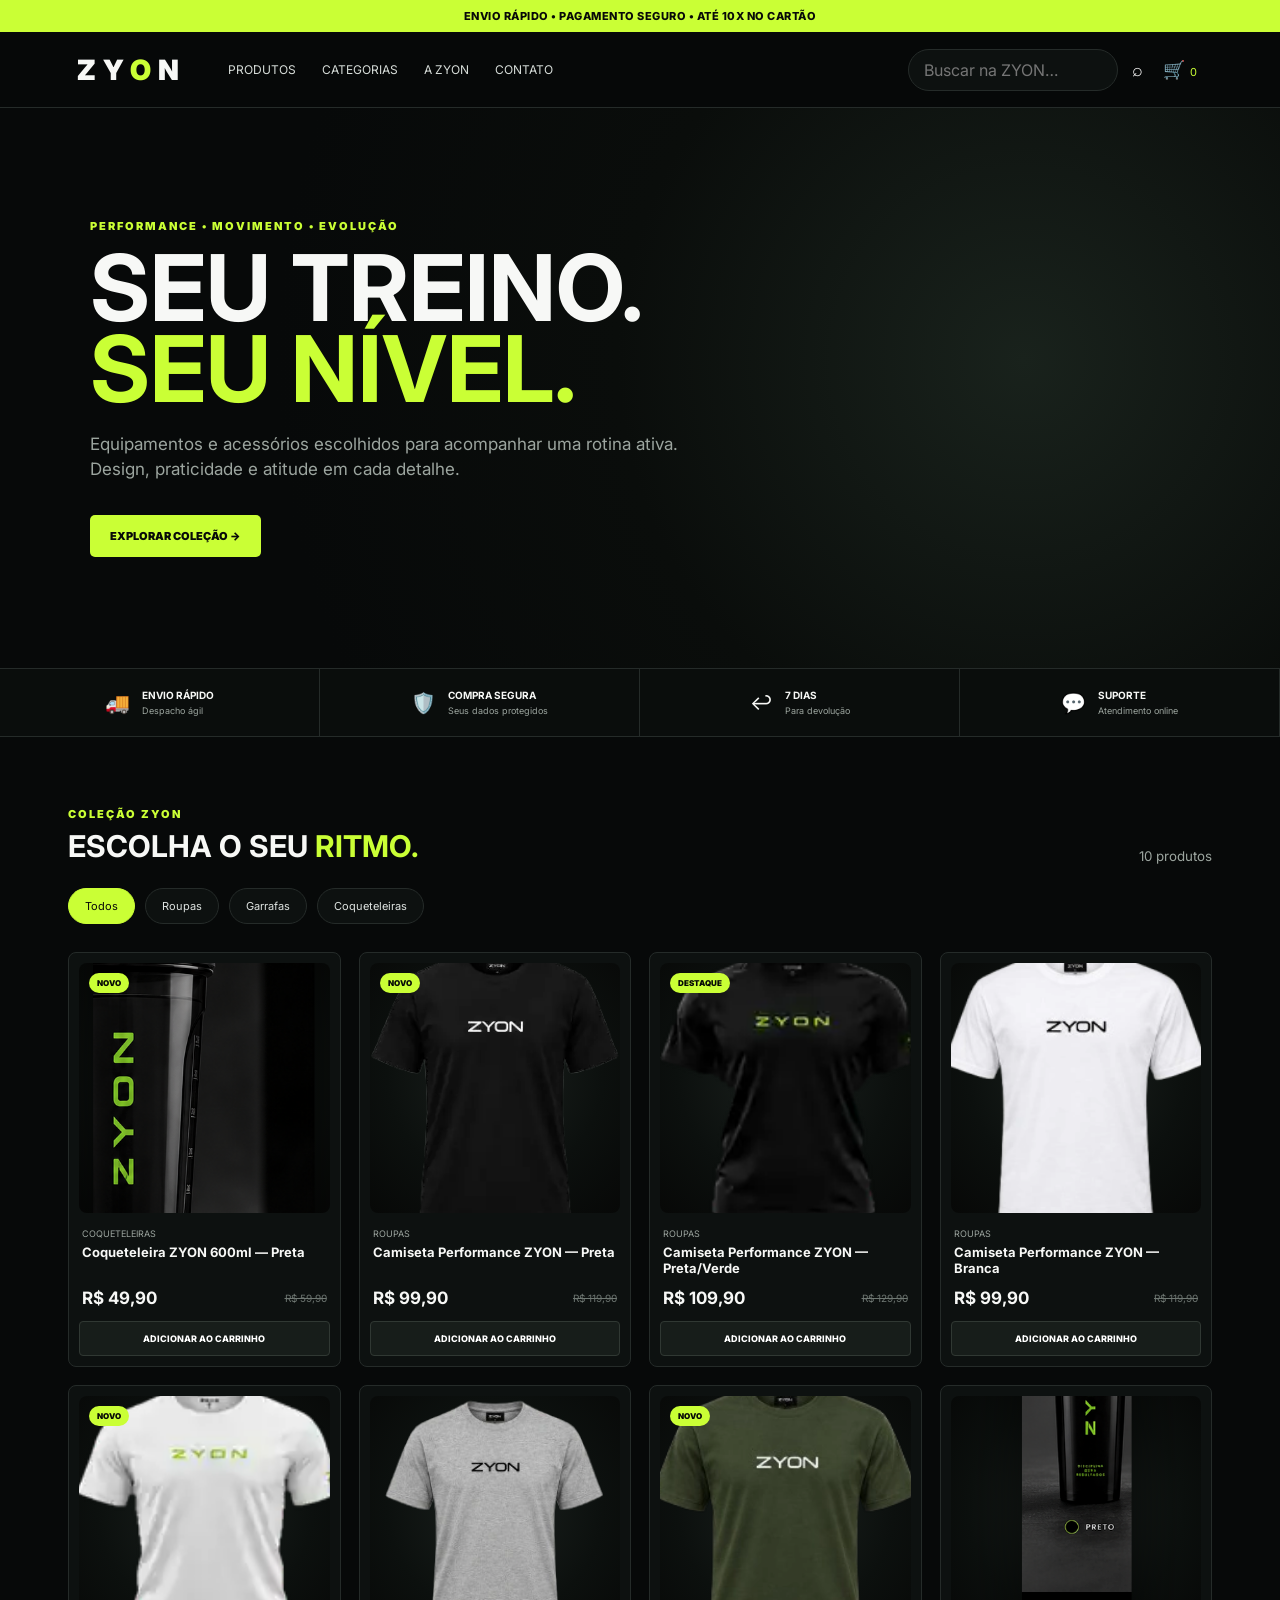
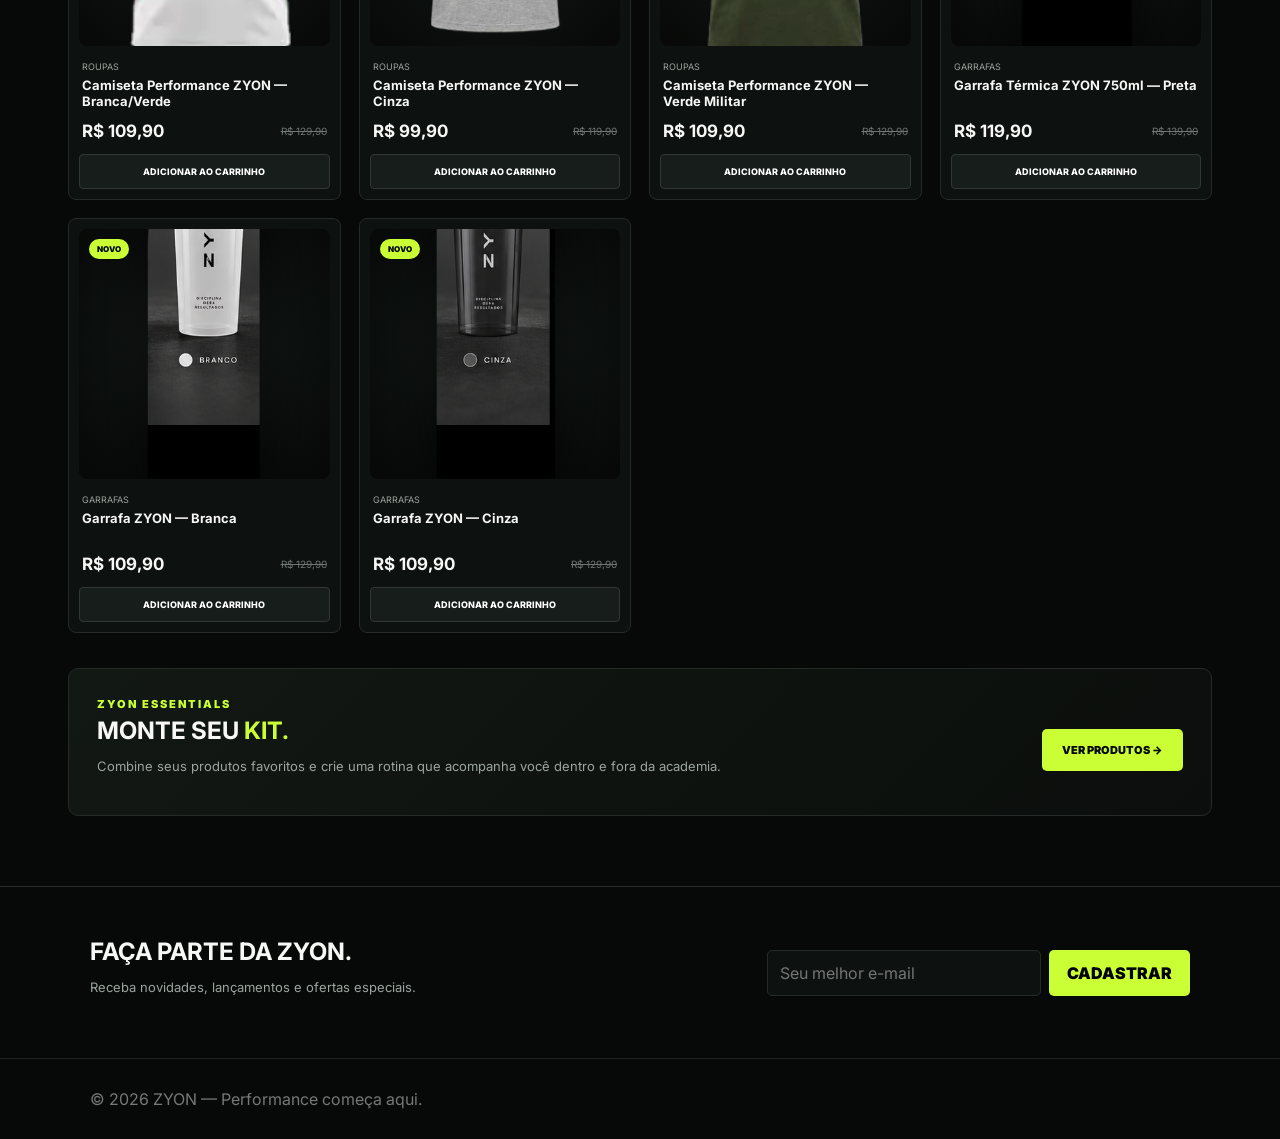
==== commit c989aa5d: "Standardize shirt image scale" ====
--- a/index.html
+++ b/index.html
@@ -1,4 +1,4 @@
-<!doctype html><html lang="pt-BR"><head><meta charset="utf-8"><meta name="viewport" content="width=device-width,initial-scale=1"><title>ZYON — Performance começa aqui</title><meta name="description" content="ZYON — performance, movimento e evolução."><link rel="stylesheet" href="fix-images.css"><style>@import url('https://fonts.googleapis.com/css2?family=Inter:wght@400;500;600;700;800;900&display=swap');:root{--bg:#070909;--surface:#0d1110;--line:#252b29;--text:#f7f8f6;--muted:#9ca59f;--lime:#caff35}*{box-sizing:border-box}html{scroll-behavior:smooth}body{margin:0;background:var(--bg);color:var(--text);font-family:Inter,Arial,sans-serif}a{text-decoration:none;color:inherit}button,input{font:inherit}.top{background:var(--lime);color:#080a08;text-align:center;padding:9px;font-size:11px;font-weight:800;letter-spacing:.5px}header{height:76px;border-bottom:1px solid var(--line);background:rgba(7,9,9,.95);backdrop-filter:blur(15px);position:sticky;top:0;z-index:20;display:flex;align-items:center;padding:0 6%;gap:42px}.logo{font-size:28px;font-weight:900;letter-spacing:7px}.logo em{font-style:normal;color:var(--lime)}nav{display:flex;gap:26px;flex:1}nav a{font-size:12px;color:#d7ddd9}nav a:hover{color:var(--lime)}.header-actions{display:flex;align-items:center;gap:8px}.search{width:210px;border:1px solid var(--line);background:#0d1110;border-radius:22px;padding:10px 15px;color:white;outline:none}.icon{background:none;border:0;color:white;cursor:pointer;font-size:18px}.count{color:var(--lime);font-size:11px}.hero{min-height:560px;display:flex;align-items:center;padding:70px 7%;background:radial-gradient(circle at 80% 45%,#19221c 0,#0a0d0b 38%,#070909 70%)}.hero-content{max-width:700px}.eyebrow{color:var(--lime);font-size:11px;font-weight:900;letter-spacing:2px}.hero h1{font-size:clamp(52px,8vw,92px);line-height:.88;margin:15px 0 22px}.hero h1 span,h2 span{color:var(--lime)}.hero p{color:var(--muted);font-size:17px;line-height:1.5;max-width:600px}.btn{display:inline-block;margin-top:15px;background:var(--lime);color:#080a08;padding:14px 20px;border-radius:5px;font-size:11px;font-weight:900}.trust{display:grid;grid-template-columns:repeat(4,1fr);border-top:1px solid var(--line);border-bottom:1px solid var(--line);background:#0a0d0c}.trust div{padding:20px;display:flex;gap:12px;align-items:center;justify-content:center;border-right:1px solid var(--line);font-size:20px}.trust span{display:flex;flex-direction:column;gap:4px}.trust b{font-size:10px}.trust small{font-size:9px;color:var(--muted)}.wrap{max-width:1180px;margin:auto;padding:70px 18px}.head{display:flex;justify-content:space-between;align-items:end;margin-bottom:24px}.head h2{margin:7px 0 0;font-size:30px}.head>small{color:var(--muted)}.categories{display:flex;gap:10px;flex-wrap:wrap;margin-bottom:28px}.cat{border:1px solid var(--line);background:var(--surface);color:#dfe4e1;border-radius:22px;padding:10px 16px;font-size:11px;cursor:pointer}.cat.active,.cat:hover{background:var(--lime);color:#080a08;border-color:var(--lime)}.grid{display:grid;grid-template-columns:repeat(4,1fr);gap:18px}.card{background:var(--surface);border:1px solid var(--line);border-radius:8px;padding:10px;transition:.2s;overflow:hidden}.card:hover{transform:translateY(-4px);border-color:#48534c}.pic{height:250px;background:radial-gradient(circle at 50% 45%,#1b211e 0,#0c100e 58%,#070807 100%);display:flex;align-items:center;justify-content:center;position:relative;border-radius:8px;overflow:hidden}.pic .shirt-direct-img{width:100%!important;height:100%!important;max-width:100%!important;max-height:100%!important;display:block!important;object-fit:contain!important;object-position:center!important;padding:10px!important;margin:0!important;transform:none!important;filter:none!important}.pic.shirt .shirt-sprite-wrap{width:100%!important;height:100%!important;overflow:hidden!important;position:relative!important;background-image:url('assets/zyon-shirts-2026.webp?v=gray9')!important;background-repeat:no-repeat!important;background-size:400% 200%!important;background-position:66.666% 100%!important}.pic.shirt .shirt-sprite-img{display:none!important}.pic.shirt .shirt-clean-img{width:100%!important;height:100%!important;max-width:100%!important;max-height:100%!important;display:block!important;object-fit:contain!important;object-position:center!important;padding:0!important;margin:0!important;transform:none!important;filter:none!important}.pic.shirt .gray-shirt-clean-img{transform:scale(1.12)!important}.pic>img{width:100%;height:100%;display:block;object-fit:contain;padding:10px}.shirt-arrow{position:absolute;top:50%;transform:translateY(-50%);width:30px;height:30px;border:1px solid #505951;background:rgba(7,9,9,.78);color:white;border-radius:50%;cursor:pointer;z-index:6;font-size:18px;line-height:26px}.shirt-arrow:hover{background:var(--lime);color:#080a08;border-color:var(--lime)}.shirt-arrow.left{left:8px;display:none}.shirt-arrow.right{right:8px}.shirt-view.back+.shirt-arrow.right{display:none}.shirt-view.back~.shirt-arrow.left{display:block}.tag{position:absolute;left:10px;top:10px;z-index:5;background:var(--lime);color:#070907;padding:5px 8px;border-radius:10px;font-size:8px;font-weight:900}.card small{display:block;color:var(--muted);font-size:9px;margin:15px 3px 5px}.card h3{font-size:13px;margin:0 3px 12px;min-height:32px}.price{display:flex;align-items:center;justify-content:space-between;margin:0 3px}.price strong{font-size:17px}.old{text-decoration:line-through;color:#6e7772;font-size:10px}.add{width:100%;margin-top:13px;background:#171d1a;color:white;border:1px solid #303833;border-radius:4px;padding:11px;font-size:9px;font-weight:800;cursor:pointer}.add:hover{background:var(--lime);color:#070907;border-color:var(--lime)}.promo{margin-top:35px;background:linear-gradient(135deg,#121814,#0b0e0c);border:1px solid var(--line);border-radius:10px;padding:28px;display:flex;justify-content:space-between;align-items:center;gap:20px}.promo h2{margin:5px 0}.promo p{color:var(--muted);font-size:13px}.newsletter{border-top:1px solid var(--line);padding:50px 7%;display:flex;justify-content:space-between;gap:20px;align-items:center}.newsletter h2{margin:0}.newsletter p{color:var(--muted);font-size:13px}.newsletter form{display:flex;gap:8px}.newsletter input{background:#0d1110;border:1px solid var(--line);color:white;padding:12px;border-radius:5px}.newsletter button{background:var(--lime);border:0;padding:12px 18px;border-radius:5px;font-weight:900}.cart{position:fixed;inset:0;background:rgba(0,0,0,.55);z-index:40;display:none}.cart.show{display:block}.cart-panel{position:absolute;right:0;top:0;height:100%;width:min(460px,100%);background:#0b0e0c;border-left:1px solid #333;padding:22px;overflow:auto;box-shadow:-20px 0 60px #000}.cart-head{display:flex;justify-content:space-between;align-items:center}.close{background:none;border:0;color:white;font-size:28px;cursor:pointer}.cart-row{display:flex;justify-content:space-between;gap:12px;padding:14px 0;border-bottom:1px solid var(--line);align-items:center}.cart-product{display:flex;gap:12px;align-items:center;min-width:0}.cart-icon{width:72px;height:72px;border-radius:8px;background:#151a16;overflow:hidden;flex:none}.cart-icon img{width:100%;height:100%;object-fit:contain;padding:5px}.cart-product strong{font-size:12px}.cart-product small{display:block;color:var(--muted);font-size:10px;margin:5px 0}.qty{display:flex;align-items:center;gap:8px}.qty button{width:27px;height:27px;border:1px solid #333;background:#171a19;color:#fff;border-radius:5px;cursor:pointer}.cart-right{text-align:right}.cart-right b{display:block;margin-bottom:8px}.remove{border:0;background:transparent;color:#ff7777;font-size:9px;font-weight:800;cursor:pointer}.total{font-size:22px;font-weight:900;margin:22px 0}.checkout{width:100%;background:var(--lime);color:#080a08;border:0;padding:14px;border-radius:5px;font-size:11px;font-weight:900;cursor:pointer}.empty{text-align:center;padding:50px 10px;color:#8c958f}@media(max-width:900px){.grid{grid-template-columns:repeat(2,1fr)}.trust{grid-template-columns:repeat(2,1fr)}.hero{min-height:480px}.search{width:170px}nav{display:none}}@media(max-width:560px){.grid{grid-template-columns:1fr}.trust{grid-template-columns:1fr}.trust div{border-right:0;border-bottom:1px solid var(--line)}.header-actions{margin-left:auto}.search{display:none}.hero{padding:60px 7%}.promo,.newsletter{flex-direction:column;align-items:flex-start}.newsletter form{width:100%}.newsletter input{flex:1}}</style></head><body><div class="top">ENVIO RÁPIDO • PAGAMENTO SEGURO • ATÉ 10X NO CARTÃO</div><header><div class="logo">ZY<em>O</em>N</div><nav><a href="#produtos">PRODUTOS</a><a href="#categorias">CATEGORIAS</a><a href="#sobre">A ZYON</a><a href="#contato">CONTATO</a></nav><div class="header-actions"><input class="search" id="search" placeholder="Buscar na ZYON…"><button class="icon" onclick="document.getElementById('search').focus()">⌕</button><button class="icon" onclick="openCart()">🛒 <span class="count" id="count">0</span></button></div></header><section class="hero"><div class="hero-content"><div class="eyebrow">PERFORMANCE • MOVIMENTO • EVOLUÇÃO</div><h1>SEU TREINO.<br><span>SEU NÍVEL.</span></h1><p>Equipamentos e acessórios escolhidos para acompanhar uma rotina ativa. Design, praticidade e atitude em cada detalhe.</p><a class="btn" href="#produtos">EXPLORAR COLEÇÃO →</a></div></section><section class="trust"><div>🚚<span><b>ENVIO RÁPIDO</b><small>Despacho ágil</small></span></div><div>🛡️<span><b>COMPRA SEGURA</b><small>Seus dados protegidos</small></span></div><div>↩️<span><b>7 DIAS</b><small>Para devolução</small></span></div><div>💬<span><b>SUPORTE</b><small>Atendimento online</small></span></div></section><main id="produtos" class="wrap"><div class="head"><div><div class="eyebrow">COLEÇÃO ZYON</div><h2>ESCOLHA O SEU <span>RITMO.</span></h2></div><small id="info"></small></div><div id="categorias" class="categories"><button class="cat active" data-cat="Todos">Todos</button><button class="cat" data-cat="Roupas">Roupas</button><button class="cat" data-cat="Garrafas">Garrafas</button><button class="cat" data-cat="Coqueteleiras">Coqueteleiras</button></div><div class="grid" id="grid"></div><div class="promo"><div><div class="eyebrow">ZYON ESSENTIALS</div><h2>MONTE SEU <span>KIT.</span></h2><p>Combine seus produtos favoritos e crie uma rotina que acompanha você dentro e fora da academia.</p></div><a class="btn" href="#produtos">VER PRODUTOS →</a></div></main><section id="sobre" class="newsletter"><div><h2>FAÇA PARTE DA ZYON.</h2><p>Receba novidades, lançamentos e ofertas especiais.</p></div><form onsubmit="event.preventDefault();alert('Cadastro realizado!')"><input type="email" required placeholder="Seu melhor e-mail"><button>CADASTRAR</button></form></section><footer id="contato" style="padding:30px 7%;border-top:1px solid #222;color:#777">© 2026 ZYON — Performance começa aqui.</footer><div class="cart" id="cart"><div class="cart-panel"><div class="cart-head"><h2>Seu carrinho</h2><button class="close" onclick="closeCart()">×</button></div><div id="items"></div><div class="total">Total: <span id="total">R$ 0,00</span></div><button class="checkout" onclick="alert('O checkout Mercado Pago será conectado ao backend.')">PAGAR COM MERCADO PAGO →</button></div></div><script>
+<!doctype html><html lang="pt-BR"><head><meta charset="utf-8"><meta name="viewport" content="width=device-width,initial-scale=1"><title>ZYON — Performance começa aqui</title><meta name="description" content="ZYON — performance, movimento e evolução."><link rel="stylesheet" href="fix-images.css"><style>@import url('https://fonts.googleapis.com/css2?family=Inter:wght@400;500;600;700;800;900&display=swap');:root{--bg:#070909;--surface:#0d1110;--line:#252b29;--text:#f7f8f6;--muted:#9ca59f;--lime:#caff35}*{box-sizing:border-box}html{scroll-behavior:smooth}body{margin:0;background:var(--bg);color:var(--text);font-family:Inter,Arial,sans-serif}a{text-decoration:none;color:inherit}button,input{font:inherit}.top{background:var(--lime);color:#080a08;text-align:center;padding:9px;font-size:11px;font-weight:800;letter-spacing:.5px}header{height:76px;border-bottom:1px solid var(--line);background:rgba(7,9,9,.95);backdrop-filter:blur(15px);position:sticky;top:0;z-index:20;display:flex;align-items:center;padding:0 6%;gap:42px}.logo{font-size:28px;font-weight:900;letter-spacing:7px}.logo em{font-style:normal;color:var(--lime)}nav{display:flex;gap:26px;flex:1}nav a{font-size:12px;color:#d7ddd9}nav a:hover{color:var(--lime)}.header-actions{display:flex;align-items:center;gap:8px}.search{width:210px;border:1px solid var(--line);background:#0d1110;border-radius:22px;padding:10px 15px;color:white;outline:none}.icon{background:none;border:0;color:white;cursor:pointer;font-size:18px}.count{color:var(--lime);font-size:11px}.hero{min-height:560px;display:flex;align-items:center;padding:70px 7%;background:radial-gradient(circle at 80% 45%,#19221c 0,#0a0d0b 38%,#070909 70%)}.hero-content{max-width:700px}.eyebrow{color:var(--lime);font-size:11px;font-weight:900;letter-spacing:2px}.hero h1{font-size:clamp(52px,8vw,92px);line-height:.88;margin:15px 0 22px}.hero h1 span,h2 span{color:var(--lime)}.hero p{color:var(--muted);font-size:17px;line-height:1.5;max-width:600px}.btn{display:inline-block;margin-top:15px;background:var(--lime);color:#080a08;padding:14px 20px;border-radius:5px;font-size:11px;font-weight:900}.trust{display:grid;grid-template-columns:repeat(4,1fr);border-top:1px solid var(--line);border-bottom:1px solid var(--line);background:#0a0d0c}.trust div{padding:20px;display:flex;gap:12px;align-items:center;justify-content:center;border-right:1px solid var(--line);font-size:20px}.trust span{display:flex;flex-direction:column;gap:4px}.trust b{font-size:10px}.trust small{font-size:9px;color:var(--muted)}.wrap{max-width:1180px;margin:auto;padding:70px 18px}.head{display:flex;justify-content:space-between;align-items:end;margin-bottom:24px}.head h2{margin:7px 0 0;font-size:30px}.head>small{color:var(--muted)}.categories{display:flex;gap:10px;flex-wrap:wrap;margin-bottom:28px}.cat{border:1px solid var(--line);background:var(--surface);color:#dfe4e1;border-radius:22px;padding:10px 16px;font-size:11px;cursor:pointer}.cat.active,.cat:hover{background:var(--lime);color:#080a08;border-color:var(--lime)}.grid{display:grid;grid-template-columns:repeat(4,1fr);gap:18px}.card{background:var(--surface);border:1px solid var(--line);border-radius:8px;padding:10px;transition:.2s;overflow:hidden}.card:hover{transform:translateY(-4px);border-color:#48534c}.pic{height:250px;background:radial-gradient(circle at 50% 45%,#1b211e 0,#0c100e 58%,#070807 100%);display:flex;align-items:center;justify-content:center;position:relative;border-radius:8px;overflow:hidden}.pic .shirt-direct-img{width:100%!important;height:100%!important;max-width:100%!important;max-height:100%!important;display:block!important;object-fit:contain!important;object-position:center!important;padding:10px!important;margin:0!important;transform:none!important;filter:none!important}.pic.shirt .shirt-sprite-wrap{width:100%!important;height:100%!important;overflow:hidden!important;position:relative!important;background-image:url('assets/zyon-shirts-2026.webp?v=gray9')!important;background-repeat:no-repeat!important;background-size:400% 200%!important;background-position:66.666% 100%!important}.pic.shirt .shirt-sprite-img{display:none!important}.pic.shirt .shirt-clean-img{width:100%!important;height:100%!important;max-width:100%!important;max-height:100%!important;display:block!important;object-fit:contain!important;object-position:center!important;padding:0!important;margin:0!important;transform:scale(1.12)!important;filter:none!important}.pic>img{width:100%;height:100%;display:block;object-fit:contain;padding:10px}.shirt-arrow{position:absolute;top:50%;transform:translateY(-50%);width:30px;height:30px;border:1px solid #505951;background:rgba(7,9,9,.78);color:white;border-radius:50%;cursor:pointer;z-index:6;font-size:18px;line-height:26px}.shirt-arrow:hover{background:var(--lime);color:#080a08;border-color:var(--lime)}.shirt-arrow.left{left:8px;display:none}.shirt-arrow.right{right:8px}.shirt-view.back+.shirt-arrow.right{display:none}.shirt-view.back~.shirt-arrow.left{display:block}.tag{position:absolute;left:10px;top:10px;z-index:5;background:var(--lime);color:#070907;padding:5px 8px;border-radius:10px;font-size:8px;font-weight:900}.card small{display:block;color:var(--muted);font-size:9px;margin:15px 3px 5px}.card h3{font-size:13px;margin:0 3px 12px;min-height:32px}.price{display:flex;align-items:center;justify-content:space-between;margin:0 3px}.price strong{font-size:17px}.old{text-decoration:line-through;color:#6e7772;font-size:10px}.add{width:100%;margin-top:13px;background:#171d1a;color:white;border:1px solid #303833;border-radius:4px;padding:11px;font-size:9px;font-weight:800;cursor:pointer}.add:hover{background:var(--lime);color:#070907;border-color:var(--lime)}.promo{margin-top:35px;background:linear-gradient(135deg,#121814,#0b0e0c);border:1px solid var(--line);border-radius:10px;padding:28px;display:flex;justify-content:space-between;align-items:center;gap:20px}.promo h2{margin:5px 0}.promo p{color:var(--muted);font-size:13px}.newsletter{border-top:1px solid var(--line);padding:50px 7%;display:flex;justify-content:space-between;gap:20px;align-items:center}.newsletter h2{margin:0}.newsletter p{color:var(--muted);font-size:13px}.newsletter form{display:flex;gap:8px}.newsletter input{background:#0d1110;border:1px solid var(--line);color:white;padding:12px;border-radius:5px}.newsletter button{background:var(--lime);border:0;padding:12px 18px;border-radius:5px;font-weight:900}.cart{position:fixed;inset:0;background:rgba(0,0,0,.55);z-index:40;display:none}.cart.show{display:block}.cart-panel{position:absolute;right:0;top:0;height:100%;width:min(460px,100%);background:#0b0e0c;border-left:1px solid #333;padding:22px;overflow:auto;box-shadow:-20px 0 60px #000}.cart-head{display:flex;justify-content:space-between;align-items:center}.close{background:none;border:0;color:white;font-size:28px;cursor:pointer}.cart-row{display:flex;justify-content:space-between;gap:12px;padding:14px 0;border-bottom:1px solid var(--line);align-items:center}.cart-product{display:flex;gap:12px;align-items:center;min-width:0}.cart-icon{width:72px;height:72px;border-radius:8px;background:#151a16;overflow:hidden;flex:none}.cart-icon img{width:100%;height:100%;object-fit:contain;padding:5px}.cart-product strong{font-size:12px}.cart-product small{display:block;color:var(--muted);font-size:10px;margin:5px 0}.qty{display:flex;align-items:center;gap:8px}.qty button{width:27px;height:27px;border:1px solid #333;background:#171a19;color:#fff;border-radius:5px;cursor:pointer}.cart-right{text-align:right}.cart-right b{display:block;margin-bottom:8px}.remove{border:0;background:transparent;color:#ff7777;font-size:9px;font-weight:800;cursor:pointer}.total{font-size:22px;font-weight:900;margin:22px 0}.checkout{width:100%;background:var(--lime);color:#080a08;border:0;padding:14px;border-radius:5px;font-size:11px;font-weight:900;cursor:pointer}.empty{text-align:center;padding:50px 10px;color:#8c958f}@media(max-width:900px){.grid{grid-template-columns:repeat(2,1fr)}.trust{grid-template-columns:repeat(2,1fr)}.hero{min-height:480px}.search{width:170px}nav{display:none}}@media(max-width:560px){.grid{grid-template-columns:1fr}.trust{grid-template-columns:1fr}.trust div{border-right:0;border-bottom:1px solid var(--line)}.header-actions{margin-left:auto}.search{display:none}.hero{padding:60px 7%}.promo,.newsletter{flex-direction:column;align-items:flex-start}.newsletter form{width:100%}.newsletter input{flex:1}}</style></head><body><div class="top">ENVIO RÁPIDO • PAGAMENTO SEGURO • ATÉ 10X NO CARTÃO</div><header><div class="logo">ZY<em>O</em>N</div><nav><a href="#produtos">PRODUTOS</a><a href="#categorias">CATEGORIAS</a><a href="#sobre">A ZYON</a><a href="#contato">CONTATO</a></nav><div class="header-actions"><input class="search" id="search" placeholder="Buscar na ZYON…"><button class="icon" onclick="document.getElementById('search').focus()">⌕</button><button class="icon" onclick="openCart()">🛒 <span class="count" id="count">0</span></button></div></header><section class="hero"><div class="hero-content"><div class="eyebrow">PERFORMANCE • MOVIMENTO • EVOLUÇÃO</div><h1>SEU TREINO.<br><span>SEU NÍVEL.</span></h1><p>Equipamentos e acessórios escolhidos para acompanhar uma rotina ativa. Design, praticidade e atitude em cada detalhe.</p><a class="btn" href="#produtos">EXPLORAR COLEÇÃO →</a></div></section><section class="trust"><div>🚚<span><b>ENVIO RÁPIDO</b><small>Despacho ágil</small></span></div><div>🛡️<span><b>COMPRA SEGURA</b><small>Seus dados protegidos</small></span></div><div>↩️<span><b>7 DIAS</b><small>Para devolução</small></span></div><div>💬<span><b>SUPORTE</b><small>Atendimento online</small></span></div></section><main id="produtos" class="wrap"><div class="head"><div><div class="eyebrow">COLEÇÃO ZYON</div><h2>ESCOLHA O SEU <span>RITMO.</span></h2></div><small id="info"></small></div><div id="categorias" class="categories"><button class="cat active" data-cat="Todos">Todos</button><button class="cat" data-cat="Roupas">Roupas</button><button class="cat" data-cat="Garrafas">Garrafas</button><button class="cat" data-cat="Coqueteleiras">Coqueteleiras</button></div><div class="grid" id="grid"></div><div class="promo"><div><div class="eyebrow">ZYON ESSENTIALS</div><h2>MONTE SEU <span>KIT.</span></h2><p>Combine seus produtos favoritos e crie uma rotina que acompanha você dentro e fora da academia.</p></div><a class="btn" href="#produtos">VER PRODUTOS →</a></div></main><section id="sobre" class="newsletter"><div><h2>FAÇA PARTE DA ZYON.</h2><p>Receba novidades, lançamentos e ofertas especiais.</p></div><form onsubmit="event.preventDefault();alert('Cadastro realizado!')"><input type="email" required placeholder="Seu melhor e-mail"><button>CADASTRAR</button></form></section><footer id="contato" style="padding:30px 7%;border-top:1px solid #222;color:#777">© 2026 ZYON — Performance começa aqui.</footer><div class="cart" id="cart"><div class="cart-panel"><div class="cart-head"><h2>Seu carrinho</h2><button class="close" onclick="closeCart()">×</button></div><div id="items"></div><div class="total">Total: <span id="total">R$ 0,00</span></div><button class="checkout" onclick="alert('O checkout Mercado Pago será conectado ao backend.')">PAGAR COM MERCADO PAGO →</button></div></div><script>
 const products=[
 {id:1,n:'Coqueteleira ZYON 600ml — Preta',c:'Coqueteleiras',p:49.9,o:59.9,t:'NOVO',img:'assets/coqueteleira-preta.png',type:'shaker'},
 {id:6,n:'Camiseta Performance ZYON — Preta',c:'Roupas',p:99.9,o:119.9,t:'NOVO',img:'assets/camiseta-preta.png',type:'shirt',sprite:[2,0]},
@@ -15,7 +15,7 @@
 const money=v=>v.toLocaleString('pt-BR',{style:'currency',currency:'BRL'});
 function shirtBox(p){
   if(p.id===10) return '<img class="shirt-clean-img" src="assets/camiseta-branca-hq2.webp?v=white3" alt="'+p.n+'" loading="eager">';
-  if(p.id===14) return '<img class="shirt-clean-img gray-shirt-clean-img" src="assets/camiseta-cinza-front-clean.webp?v=final2" alt="'+p.n+'" loading="eager">';
+  if(p.id===14) return '<img class="shirt-clean-img" src="assets/camiseta-cinza-front-clean.webp?v=final2" alt="'+p.n+'" loading="eager">';
   if(p.id===15) return '<img class="shirt-clean-img" src="assets/camiseta-verde-hq.webp?v=green2" alt="'+p.n+'" loading="eager">';
   if(p.id===6) return '<img class="shirt-clean-img" src="assets/zyon-preta-frente-hq.webp?v=hq5" alt="'+p.n+'" loading="eager">';
   return '<img class="shirt-clean-img" src="'+p.img+'" alt="'+p.n+'" loading="eager">';
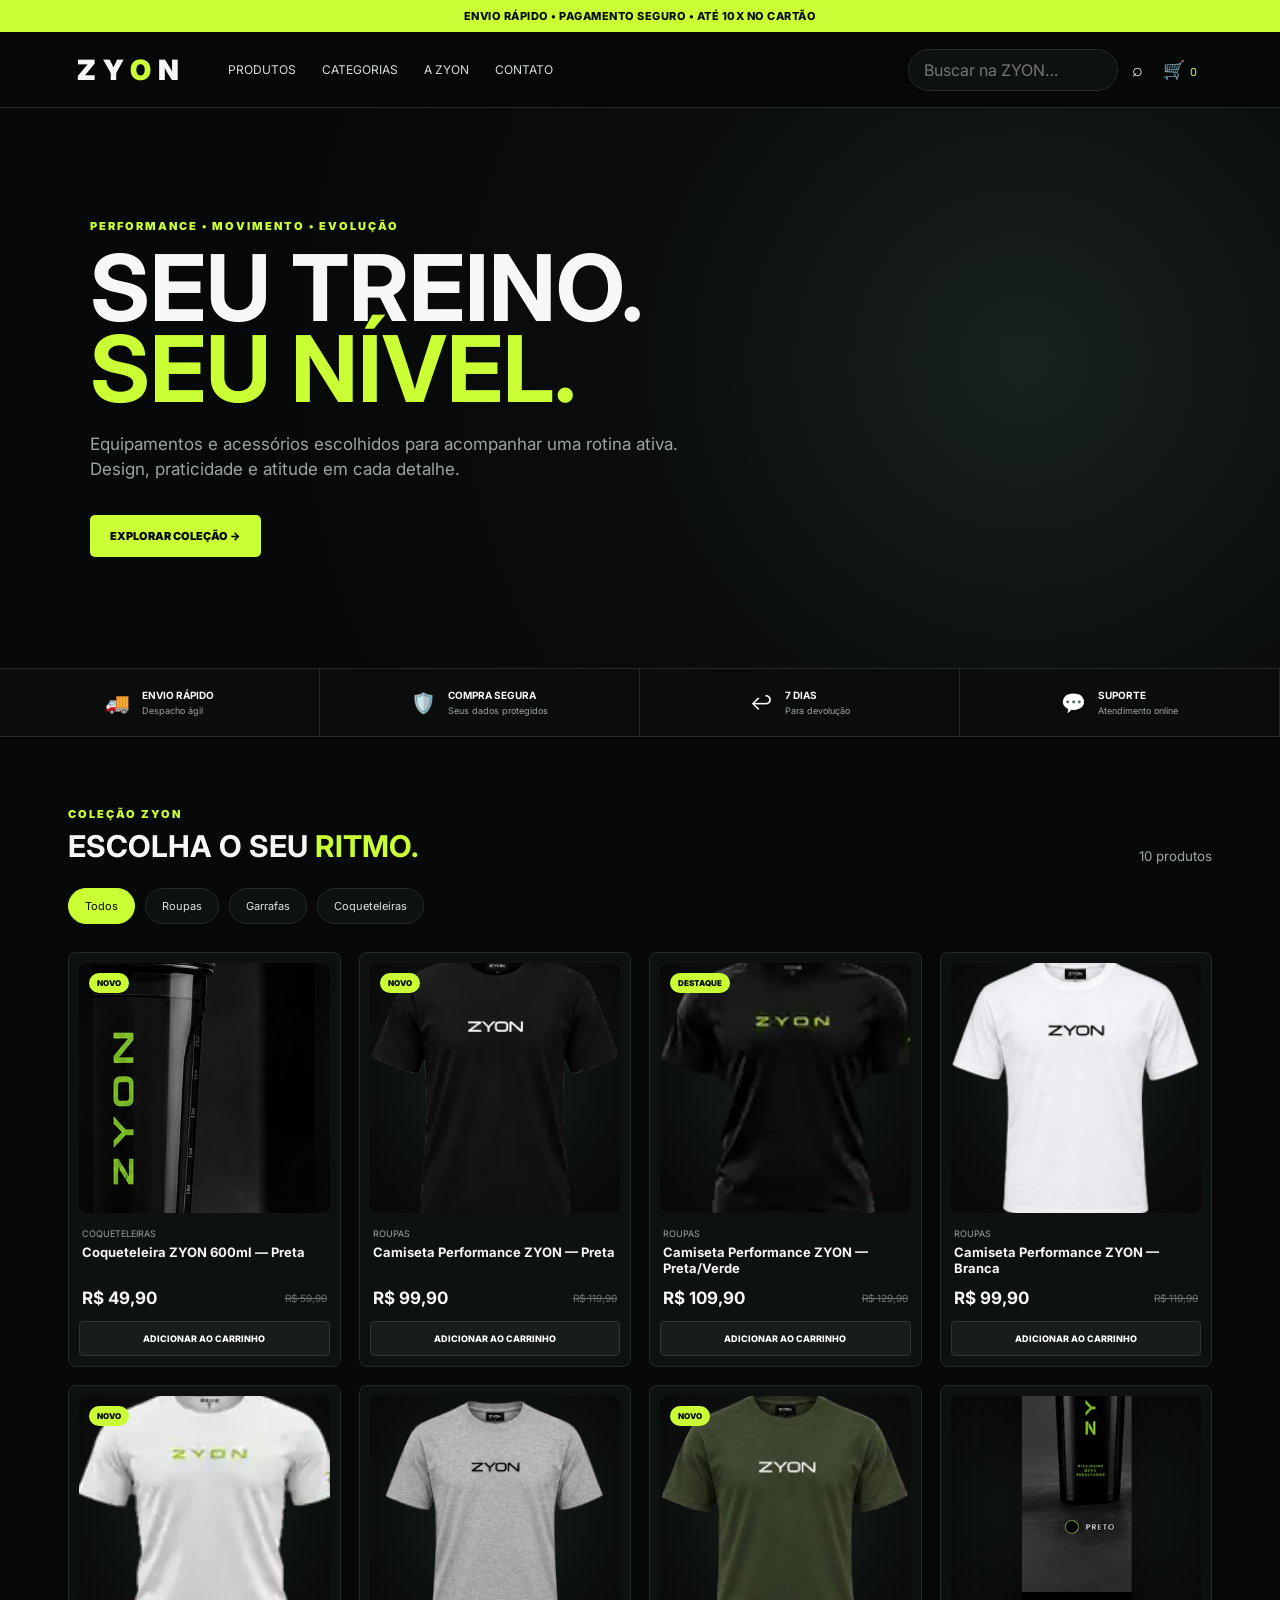
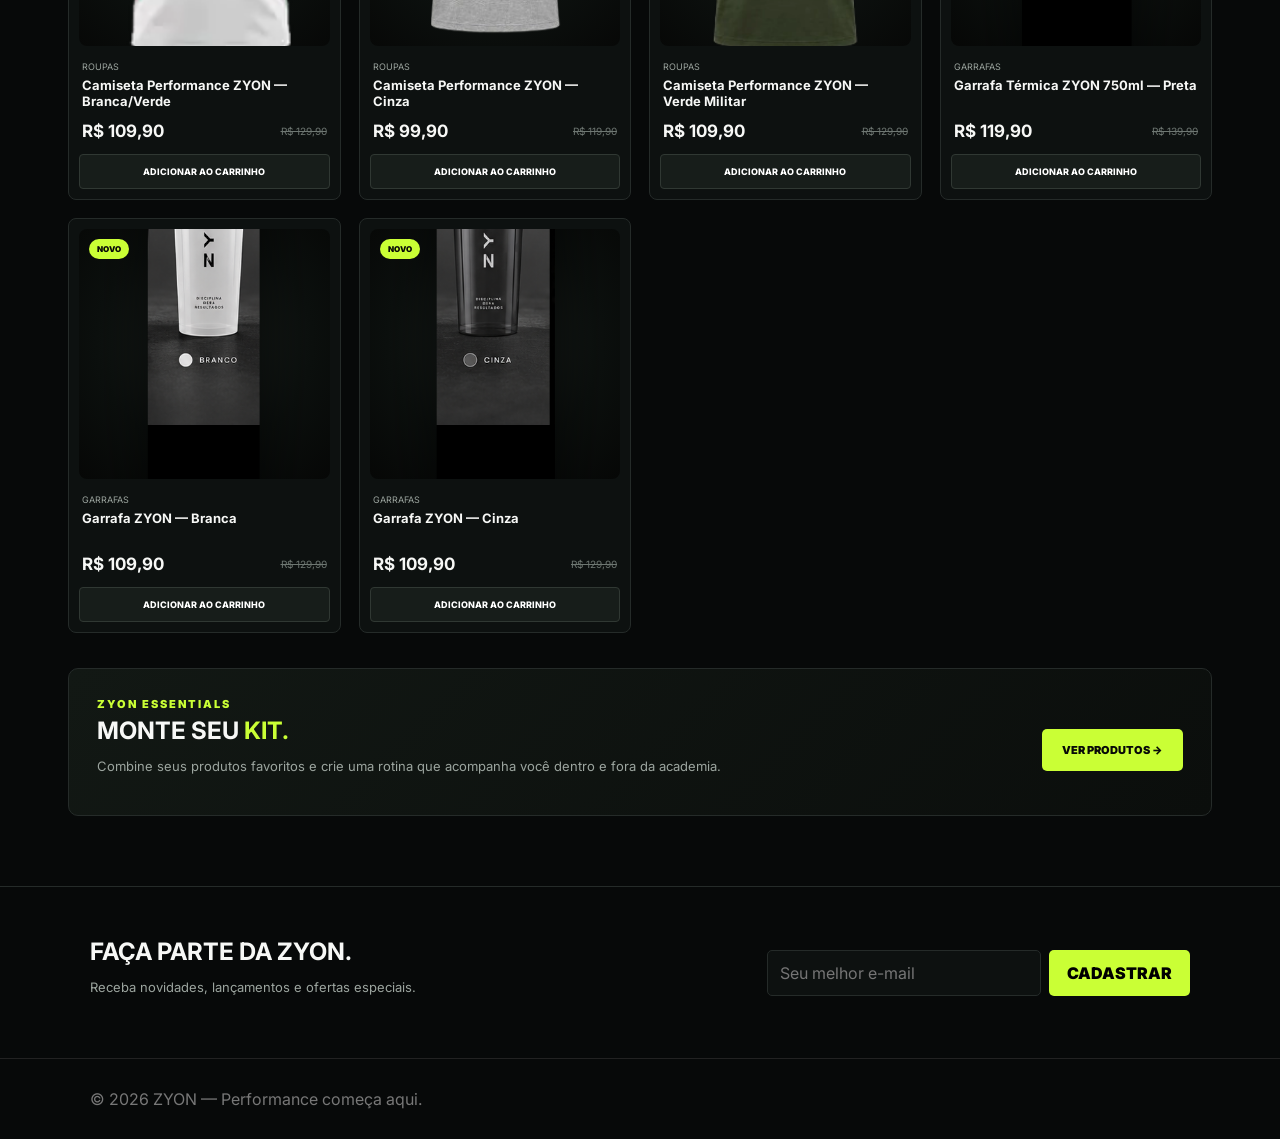
==== commit 1e254a39: "Normalize visual shirt sizes" ====
--- a/index.html
+++ b/index.html
@@ -1,4 +1,4 @@
-<!doctype html><html lang="pt-BR"><head><meta charset="utf-8"><meta name="viewport" content="width=device-width,initial-scale=1"><title>ZYON — Performance começa aqui</title><meta name="description" content="ZYON — performance, movimento e evolução."><link rel="stylesheet" href="fix-images.css"><style>@import url('https://fonts.googleapis.com/css2?family=Inter:wght@400;500;600;700;800;900&display=swap');:root{--bg:#070909;--surface:#0d1110;--line:#252b29;--text:#f7f8f6;--muted:#9ca59f;--lime:#caff35}*{box-sizing:border-box}html{scroll-behavior:smooth}body{margin:0;background:var(--bg);color:var(--text);font-family:Inter,Arial,sans-serif}a{text-decoration:none;color:inherit}button,input{font:inherit}.top{background:var(--lime);color:#080a08;text-align:center;padding:9px;font-size:11px;font-weight:800;letter-spacing:.5px}header{height:76px;border-bottom:1px solid var(--line);background:rgba(7,9,9,.95);backdrop-filter:blur(15px);position:sticky;top:0;z-index:20;display:flex;align-items:center;padding:0 6%;gap:42px}.logo{font-size:28px;font-weight:900;letter-spacing:7px}.logo em{font-style:normal;color:var(--lime)}nav{display:flex;gap:26px;flex:1}nav a{font-size:12px;color:#d7ddd9}nav a:hover{color:var(--lime)}.header-actions{display:flex;align-items:center;gap:8px}.search{width:210px;border:1px solid var(--line);background:#0d1110;border-radius:22px;padding:10px 15px;color:white;outline:none}.icon{background:none;border:0;color:white;cursor:pointer;font-size:18px}.count{color:var(--lime);font-size:11px}.hero{min-height:560px;display:flex;align-items:center;padding:70px 7%;background:radial-gradient(circle at 80% 45%,#19221c 0,#0a0d0b 38%,#070909 70%)}.hero-content{max-width:700px}.eyebrow{color:var(--lime);font-size:11px;font-weight:900;letter-spacing:2px}.hero h1{font-size:clamp(52px,8vw,92px);line-height:.88;margin:15px 0 22px}.hero h1 span,h2 span{color:var(--lime)}.hero p{color:var(--muted);font-size:17px;line-height:1.5;max-width:600px}.btn{display:inline-block;margin-top:15px;background:var(--lime);color:#080a08;padding:14px 20px;border-radius:5px;font-size:11px;font-weight:900}.trust{display:grid;grid-template-columns:repeat(4,1fr);border-top:1px solid var(--line);border-bottom:1px solid var(--line);background:#0a0d0c}.trust div{padding:20px;display:flex;gap:12px;align-items:center;justify-content:center;border-right:1px solid var(--line);font-size:20px}.trust span{display:flex;flex-direction:column;gap:4px}.trust b{font-size:10px}.trust small{font-size:9px;color:var(--muted)}.wrap{max-width:1180px;margin:auto;padding:70px 18px}.head{display:flex;justify-content:space-between;align-items:end;margin-bottom:24px}.head h2{margin:7px 0 0;font-size:30px}.head>small{color:var(--muted)}.categories{display:flex;gap:10px;flex-wrap:wrap;margin-bottom:28px}.cat{border:1px solid var(--line);background:var(--surface);color:#dfe4e1;border-radius:22px;padding:10px 16px;font-size:11px;cursor:pointer}.cat.active,.cat:hover{background:var(--lime);color:#080a08;border-color:var(--lime)}.grid{display:grid;grid-template-columns:repeat(4,1fr);gap:18px}.card{background:var(--surface);border:1px solid var(--line);border-radius:8px;padding:10px;transition:.2s;overflow:hidden}.card:hover{transform:translateY(-4px);border-color:#48534c}.pic{height:250px;background:radial-gradient(circle at 50% 45%,#1b211e 0,#0c100e 58%,#070807 100%);display:flex;align-items:center;justify-content:center;position:relative;border-radius:8px;overflow:hidden}.pic .shirt-direct-img{width:100%!important;height:100%!important;max-width:100%!important;max-height:100%!important;display:block!important;object-fit:contain!important;object-position:center!important;padding:10px!important;margin:0!important;transform:none!important;filter:none!important}.pic.shirt .shirt-sprite-wrap{width:100%!important;height:100%!important;overflow:hidden!important;position:relative!important;background-image:url('assets/zyon-shirts-2026.webp?v=gray9')!important;background-repeat:no-repeat!important;background-size:400% 200%!important;background-position:66.666% 100%!important}.pic.shirt .shirt-sprite-img{display:none!important}.pic.shirt .shirt-clean-img{width:100%!important;height:100%!important;max-width:100%!important;max-height:100%!important;display:block!important;object-fit:contain!important;object-position:center!important;padding:0!important;margin:0!important;transform:scale(1.12)!important;filter:none!important}.pic>img{width:100%;height:100%;display:block;object-fit:contain;padding:10px}.shirt-arrow{position:absolute;top:50%;transform:translateY(-50%);width:30px;height:30px;border:1px solid #505951;background:rgba(7,9,9,.78);color:white;border-radius:50%;cursor:pointer;z-index:6;font-size:18px;line-height:26px}.shirt-arrow:hover{background:var(--lime);color:#080a08;border-color:var(--lime)}.shirt-arrow.left{left:8px;display:none}.shirt-arrow.right{right:8px}.shirt-view.back+.shirt-arrow.right{display:none}.shirt-view.back~.shirt-arrow.left{display:block}.tag{position:absolute;left:10px;top:10px;z-index:5;background:var(--lime);color:#070907;padding:5px 8px;border-radius:10px;font-size:8px;font-weight:900}.card small{display:block;color:var(--muted);font-size:9px;margin:15px 3px 5px}.card h3{font-size:13px;margin:0 3px 12px;min-height:32px}.price{display:flex;align-items:center;justify-content:space-between;margin:0 3px}.price strong{font-size:17px}.old{text-decoration:line-through;color:#6e7772;font-size:10px}.add{width:100%;margin-top:13px;background:#171d1a;color:white;border:1px solid #303833;border-radius:4px;padding:11px;font-size:9px;font-weight:800;cursor:pointer}.add:hover{background:var(--lime);color:#070907;border-color:var(--lime)}.promo{margin-top:35px;background:linear-gradient(135deg,#121814,#0b0e0c);border:1px solid var(--line);border-radius:10px;padding:28px;display:flex;justify-content:space-between;align-items:center;gap:20px}.promo h2{margin:5px 0}.promo p{color:var(--muted);font-size:13px}.newsletter{border-top:1px solid var(--line);padding:50px 7%;display:flex;justify-content:space-between;gap:20px;align-items:center}.newsletter h2{margin:0}.newsletter p{color:var(--muted);font-size:13px}.newsletter form{display:flex;gap:8px}.newsletter input{background:#0d1110;border:1px solid var(--line);color:white;padding:12px;border-radius:5px}.newsletter button{background:var(--lime);border:0;padding:12px 18px;border-radius:5px;font-weight:900}.cart{position:fixed;inset:0;background:rgba(0,0,0,.55);z-index:40;display:none}.cart.show{display:block}.cart-panel{position:absolute;right:0;top:0;height:100%;width:min(460px,100%);background:#0b0e0c;border-left:1px solid #333;padding:22px;overflow:auto;box-shadow:-20px 0 60px #000}.cart-head{display:flex;justify-content:space-between;align-items:center}.close{background:none;border:0;color:white;font-size:28px;cursor:pointer}.cart-row{display:flex;justify-content:space-between;gap:12px;padding:14px 0;border-bottom:1px solid var(--line);align-items:center}.cart-product{display:flex;gap:12px;align-items:center;min-width:0}.cart-icon{width:72px;height:72px;border-radius:8px;background:#151a16;overflow:hidden;flex:none}.cart-icon img{width:100%;height:100%;object-fit:contain;padding:5px}.cart-product strong{font-size:12px}.cart-product small{display:block;color:var(--muted);font-size:10px;margin:5px 0}.qty{display:flex;align-items:center;gap:8px}.qty button{width:27px;height:27px;border:1px solid #333;background:#171a19;color:#fff;border-radius:5px;cursor:pointer}.cart-right{text-align:right}.cart-right b{display:block;margin-bottom:8px}.remove{border:0;background:transparent;color:#ff7777;font-size:9px;font-weight:800;cursor:pointer}.total{font-size:22px;font-weight:900;margin:22px 0}.checkout{width:100%;background:var(--lime);color:#080a08;border:0;padding:14px;border-radius:5px;font-size:11px;font-weight:900;cursor:pointer}.empty{text-align:center;padding:50px 10px;color:#8c958f}@media(max-width:900px){.grid{grid-template-columns:repeat(2,1fr)}.trust{grid-template-columns:repeat(2,1fr)}.hero{min-height:480px}.search{width:170px}nav{display:none}}@media(max-width:560px){.grid{grid-template-columns:1fr}.trust{grid-template-columns:1fr}.trust div{border-right:0;border-bottom:1px solid var(--line)}.header-actions{margin-left:auto}.search{display:none}.hero{padding:60px 7%}.promo,.newsletter{flex-direction:column;align-items:flex-start}.newsletter form{width:100%}.newsletter input{flex:1}}</style></head><body><div class="top">ENVIO RÁPIDO • PAGAMENTO SEGURO • ATÉ 10X NO CARTÃO</div><header><div class="logo">ZY<em>O</em>N</div><nav><a href="#produtos">PRODUTOS</a><a href="#categorias">CATEGORIAS</a><a href="#sobre">A ZYON</a><a href="#contato">CONTATO</a></nav><div class="header-actions"><input class="search" id="search" placeholder="Buscar na ZYON…"><button class="icon" onclick="document.getElementById('search').focus()">⌕</button><button class="icon" onclick="openCart()">🛒 <span class="count" id="count">0</span></button></div></header><section class="hero"><div class="hero-content"><div class="eyebrow">PERFORMANCE • MOVIMENTO • EVOLUÇÃO</div><h1>SEU TREINO.<br><span>SEU NÍVEL.</span></h1><p>Equipamentos e acessórios escolhidos para acompanhar uma rotina ativa. Design, praticidade e atitude em cada detalhe.</p><a class="btn" href="#produtos">EXPLORAR COLEÇÃO →</a></div></section><section class="trust"><div>🚚<span><b>ENVIO RÁPIDO</b><small>Despacho ágil</small></span></div><div>🛡️<span><b>COMPRA SEGURA</b><small>Seus dados protegidos</small></span></div><div>↩️<span><b>7 DIAS</b><small>Para devolução</small></span></div><div>💬<span><b>SUPORTE</b><small>Atendimento online</small></span></div></section><main id="produtos" class="wrap"><div class="head"><div><div class="eyebrow">COLEÇÃO ZYON</div><h2>ESCOLHA O SEU <span>RITMO.</span></h2></div><small id="info"></small></div><div id="categorias" class="categories"><button class="cat active" data-cat="Todos">Todos</button><button class="cat" data-cat="Roupas">Roupas</button><button class="cat" data-cat="Garrafas">Garrafas</button><button class="cat" data-cat="Coqueteleiras">Coqueteleiras</button></div><div class="grid" id="grid"></div><div class="promo"><div><div class="eyebrow">ZYON ESSENTIALS</div><h2>MONTE SEU <span>KIT.</span></h2><p>Combine seus produtos favoritos e crie uma rotina que acompanha você dentro e fora da academia.</p></div><a class="btn" href="#produtos">VER PRODUTOS →</a></div></main><section id="sobre" class="newsletter"><div><h2>FAÇA PARTE DA ZYON.</h2><p>Receba novidades, lançamentos e ofertas especiais.</p></div><form onsubmit="event.preventDefault();alert('Cadastro realizado!')"><input type="email" required placeholder="Seu melhor e-mail"><button>CADASTRAR</button></form></section><footer id="contato" style="padding:30px 7%;border-top:1px solid #222;color:#777">© 2026 ZYON — Performance começa aqui.</footer><div class="cart" id="cart"><div class="cart-panel"><div class="cart-head"><h2>Seu carrinho</h2><button class="close" onclick="closeCart()">×</button></div><div id="items"></div><div class="total">Total: <span id="total">R$ 0,00</span></div><button class="checkout" onclick="alert('O checkout Mercado Pago será conectado ao backend.')">PAGAR COM MERCADO PAGO →</button></div></div><script>
+<!doctype html><html lang="pt-BR"><head><meta charset="utf-8"><meta name="viewport" content="width=device-width,initial-scale=1"><title>ZYON — Performance começa aqui</title><meta name="description" content="ZYON — performance, movimento e evolução."><link rel="stylesheet" href="fix-images.css"><style>@import url('https://fonts.googleapis.com/css2?family=Inter:wght@400;500;600;700;800;900&display=swap');:root{--bg:#070909;--surface:#0d1110;--line:#252b29;--text:#f7f8f6;--muted:#9ca59f;--lime:#caff35}*{box-sizing:border-box}html{scroll-behavior:smooth}body{margin:0;background:var(--bg);color:var(--text);font-family:Inter,Arial,sans-serif}a{text-decoration:none;color:inherit}button,input{font:inherit}.top{background:var(--lime);color:#080a08;text-align:center;padding:9px;font-size:11px;font-weight:800;letter-spacing:.5px}header{height:76px;border-bottom:1px solid var(--line);background:rgba(7,9,9,.95);backdrop-filter:blur(15px);position:sticky;top:0;z-index:20;display:flex;align-items:center;padding:0 6%;gap:42px}.logo{font-size:28px;font-weight:900;letter-spacing:7px}.logo em{font-style:normal;color:var(--lime)}nav{display:flex;gap:26px;flex:1}nav a{font-size:12px;color:#d7ddd9}nav a:hover{color:var(--lime)}.header-actions{display:flex;align-items:center;gap:8px}.search{width:210px;border:1px solid var(--line);background:#0d1110;border-radius:22px;padding:10px 15px;color:white;outline:none}.icon{background:none;border:0;color:white;cursor:pointer;font-size:18px}.count{color:var(--lime);font-size:11px}.hero{min-height:560px;display:flex;align-items:center;padding:70px 7%;background:radial-gradient(circle at 80% 45%,#19221c 0,#0a0d0b 38%,#070909 70%)}.hero-content{max-width:700px}.eyebrow{color:var(--lime);font-size:11px;font-weight:900;letter-spacing:2px}.hero h1{font-size:clamp(52px,8vw,92px);line-height:.88;margin:15px 0 22px}.hero h1 span,h2 span{color:var(--lime)}.hero p{color:var(--muted);font-size:17px;line-height:1.5;max-width:600px}.btn{display:inline-block;margin-top:15px;background:var(--lime);color:#080a08;padding:14px 20px;border-radius:5px;font-size:11px;font-weight:900}.trust{display:grid;grid-template-columns:repeat(4,1fr);border-top:1px solid var(--line);border-bottom:1px solid var(--line);background:#0a0d0c}.trust div{padding:20px;display:flex;gap:12px;align-items:center;justify-content:center;border-right:1px solid var(--line);font-size:20px}.trust span{display:flex;flex-direction:column;gap:4px}.trust b{font-size:10px}.trust small{font-size:9px;color:var(--muted)}.wrap{max-width:1180px;margin:auto;padding:70px 18px}.head{display:flex;justify-content:space-between;align-items:end;margin-bottom:24px}.head h2{margin:7px 0 0;font-size:30px}.head>small{color:var(--muted)}.categories{display:flex;gap:10px;flex-wrap:wrap;margin-bottom:28px}.cat{border:1px solid var(--line);background:var(--surface);color:#dfe4e1;border-radius:22px;padding:10px 16px;font-size:11px;cursor:pointer}.cat.active,.cat:hover{background:var(--lime);color:#080a08;border-color:var(--lime)}.grid{display:grid;grid-template-columns:repeat(4,1fr);gap:18px}.card{background:var(--surface);border:1px solid var(--line);border-radius:8px;padding:10px;transition:.2s;overflow:hidden}.card:hover{transform:translateY(-4px);border-color:#48534c}.pic{height:250px;background:radial-gradient(circle at 50% 45%,#1b211e 0,#0c100e 58%,#070807 100%);display:flex;align-items:center;justify-content:center;position:relative;border-radius:8px;overflow:hidden}.pic .shirt-direct-img{width:100%!important;height:100%!important;max-width:100%!important;max-height:100%!important;display:block!important;object-fit:contain!important;object-position:center!important;padding:10px!important;margin:0!important;transform:none!important;filter:none!important}.pic.shirt .shirt-sprite-wrap{width:100%!important;height:100%!important;overflow:hidden!important;position:relative!important;background-image:url('assets/zyon-shirts-2026.webp?v=gray9')!important;background-repeat:no-repeat!important;background-size:400% 200%!important;background-position:66.666% 100%!important}.pic.shirt .shirt-sprite-img{display:none!important}.pic.shirt .shirt-clean-img{width:100%!important;height:100%!important;max-width:100%!important;max-height:100%!important;display:block!important;object-fit:contain!important;object-position:center!important;padding:0!important;margin:0!important;transform:scale(1.12)!important;filter:none!important}.pic.shirt .shirt-clean-img[src*="camiseta-branca-hq2"]{transform:scale(1.05)!important}.pic.shirt .shirt-clean-img[src*="zyon-preta-frente-hq"]{transform:scale(1.12)!important}.pic.shirt .shirt-clean-img[src*="camiseta-verde-hq"]{transform:scale(1.03)!important}.pic.shirt .shirt-clean-img[src*="camiseta-cinza-front-clean"]{transform:scale(1.12)!important}.pic.shirt .shirt-clean-img[src*="camiseta-branca.png"]{transform:scale(1.12)!important}.pic.shirt .shirt-clean-img[src*="camiseta-preta-verde.png"]{transform:scale(1.12)!important}.pic.shirt .shirt-clean-img[src*="camiseta-branca-verde.png"]{transform:scale(1.12)!important}.pic>img{width:100%;height:100%;display:block;object-fit:contain;padding:10px}.shirt-arrow{position:absolute;top:50%;transform:translateY(-50%);width:30px;height:30px;border:1px solid #505951;background:rgba(7,9,9,.78);color:white;border-radius:50%;cursor:pointer;z-index:6;font-size:18px;line-height:26px}.shirt-arrow:hover{background:var(--lime);color:#080a08;border-color:var(--lime)}.shirt-arrow.left{left:8px;display:none}.shirt-arrow.right{right:8px}.shirt-view.back+.shirt-arrow.right{display:none}.shirt-view.back~.shirt-arrow.left{display:block}.tag{position:absolute;left:10px;top:10px;z-index:5;background:var(--lime);color:#070907;padding:5px 8px;border-radius:10px;font-size:8px;font-weight:900}.card small{display:block;color:var(--muted);font-size:9px;margin:15px 3px 5px}.card h3{font-size:13px;margin:0 3px 12px;min-height:32px}.price{display:flex;align-items:center;justify-content:space-between;margin:0 3px}.price strong{font-size:17px}.old{text-decoration:line-through;color:#6e7772;font-size:10px}.add{width:100%;margin-top:13px;background:#171d1a;color:white;border:1px solid #303833;border-radius:4px;padding:11px;font-size:9px;font-weight:800;cursor:pointer}.add:hover{background:var(--lime);color:#070907;border-color:var(--lime)}.promo{margin-top:35px;background:linear-gradient(135deg,#121814,#0b0e0c);border:1px solid var(--line);border-radius:10px;padding:28px;display:flex;justify-content:space-between;align-items:center;gap:20px}.promo h2{margin:5px 0}.promo p{color:var(--muted);font-size:13px}.newsletter{border-top:1px solid var(--line);padding:50px 7%;display:flex;justify-content:space-between;gap:20px;align-items:center}.newsletter h2{margin:0}.newsletter p{color:var(--muted);font-size:13px}.newsletter form{display:flex;gap:8px}.newsletter input{background:#0d1110;border:1px solid var(--line);color:white;padding:12px;border-radius:5px}.newsletter button{background:var(--lime);border:0;padding:12px 18px;border-radius:5px;font-weight:900}.cart{position:fixed;inset:0;background:rgba(0,0,0,.55);z-index:40;display:none}.cart.show{display:block}.cart-panel{position:absolute;right:0;top:0;height:100%;width:min(460px,100%);background:#0b0e0c;border-left:1px solid #333;padding:22px;overflow:auto;box-shadow:-20px 0 60px #000}.cart-head{display:flex;justify-content:space-between;align-items:center}.close{background:none;border:0;color:white;font-size:28px;cursor:pointer}.cart-row{display:flex;justify-content:space-between;gap:12px;padding:14px 0;border-bottom:1px solid var(--line);align-items:center}.cart-product{display:flex;gap:12px;align-items:center;min-width:0}.cart-icon{width:72px;height:72px;border-radius:8px;background:#151a16;overflow:hidden;flex:none}.cart-icon img{width:100%;height:100%;object-fit:contain;padding:5px}.cart-product strong{font-size:12px}.cart-product small{display:block;color:var(--muted);font-size:10px;margin:5px 0}.qty{display:flex;align-items:center;gap:8px}.qty button{width:27px;height:27px;border:1px solid #333;background:#171a19;color:#fff;border-radius:5px;cursor:pointer}.cart-right{text-align:right}.cart-right b{display:block;margin-bottom:8px}.remove{border:0;background:transparent;color:#ff7777;font-size:9px;font-weight:800;cursor:pointer}.total{font-size:22px;font-weight:900;margin:22px 0}.checkout{width:100%;background:var(--lime);color:#080a08;border:0;padding:14px;border-radius:5px;font-size:11px;font-weight:900;cursor:pointer}.empty{text-align:center;padding:50px 10px;color:#8c958f}@media(max-width:900px){.grid{grid-template-columns:repeat(2,1fr)}.trust{grid-template-columns:repeat(2,1fr)}.hero{min-height:480px}.search{width:170px}nav{display:none}}@media(max-width:560px){.grid{grid-template-columns:1fr}.trust{grid-template-columns:1fr}.trust div{border-right:0;border-bottom:1px solid var(--line)}.header-actions{margin-left:auto}.search{display:none}.hero{padding:60px 7%}.promo,.newsletter{flex-direction:column;align-items:flex-start}.newsletter form{width:100%}.newsletter input{flex:1}}</style></head><body><div class="top">ENVIO RÁPIDO • PAGAMENTO SEGURO • ATÉ 10X NO CARTÃO</div><header><div class="logo">ZY<em>O</em>N</div><nav><a href="#produtos">PRODUTOS</a><a href="#categorias">CATEGORIAS</a><a href="#sobre">A ZYON</a><a href="#contato">CONTATO</a></nav><div class="header-actions"><input class="search" id="search" placeholder="Buscar na ZYON…"><button class="icon" onclick="document.getElementById('search').focus()">⌕</button><button class="icon" onclick="openCart()">🛒 <span class="count" id="count">0</span></button></div></header><section class="hero"><div class="hero-content"><div class="eyebrow">PERFORMANCE • MOVIMENTO • EVOLUÇÃO</div><h1>SEU TREINO.<br><span>SEU NÍVEL.</span></h1><p>Equipamentos e acessórios escolhidos para acompanhar uma rotina ativa. Design, praticidade e atitude em cada detalhe.</p><a class="btn" href="#produtos">EXPLORAR COLEÇÃO →</a></div></section><section class="trust"><div>🚚<span><b>ENVIO RÁPIDO</b><small>Despacho ágil</small></span></div><div>🛡️<span><b>COMPRA SEGURA</b><small>Seus dados protegidos</small></span></div><div>↩️<span><b>7 DIAS</b><small>Para devolução</small></span></div><div>💬<span><b>SUPORTE</b><small>Atendimento online</small></span></div></section><main id="produtos" class="wrap"><div class="head"><div><div class="eyebrow">COLEÇÃO ZYON</div><h2>ESCOLHA O SEU <span>RITMO.</span></h2></div><small id="info"></small></div><div id="categorias" class="categories"><button class="cat active" data-cat="Todos">Todos</button><button class="cat" data-cat="Roupas">Roupas</button><button class="cat" data-cat="Garrafas">Garrafas</button><button class="cat" data-cat="Coqueteleiras">Coqueteleiras</button></div><div class="grid" id="grid"></div><div class="promo"><div><div class="eyebrow">ZYON ESSENTIALS</div><h2>MONTE SEU <span>KIT.</span></h2><p>Combine seus produtos favoritos e crie uma rotina que acompanha você dentro e fora da academia.</p></div><a class="btn" href="#produtos">VER PRODUTOS →</a></div></main><section id="sobre" class="newsletter"><div><h2>FAÇA PARTE DA ZYON.</h2><p>Receba novidades, lançamentos e ofertas especiais.</p></div><form onsubmit="event.preventDefault();alert('Cadastro realizado!')"><input type="email" required placeholder="Seu melhor e-mail"><button>CADASTRAR</button></form></section><footer id="contato" style="padding:30px 7%;border-top:1px solid #222;color:#777">© 2026 ZYON — Performance começa aqui.</footer><div class="cart" id="cart"><div class="cart-panel"><div class="cart-head"><h2>Seu carrinho</h2><button class="close" onclick="closeCart()">×</button></div><div id="items"></div><div class="total">Total: <span id="total">R$ 0,00</span></div><button class="checkout" onclick="alert('O checkout Mercado Pago será conectado ao backend.')">PAGAR COM MERCADO PAGO →</button></div></div><script>
 const products=[
 {id:1,n:'Coqueteleira ZYON 600ml — Preta',c:'Coqueteleiras',p:49.9,o:59.9,t:'NOVO',img:'assets/coqueteleira-preta.png',type:'shaker'},
 {id:6,n:'Camiseta Performance ZYON — Preta',c:'Roupas',p:99.9,o:119.9,t:'NOVO',img:'assets/camiseta-preta.png',type:'shirt',sprite:[2,0]},
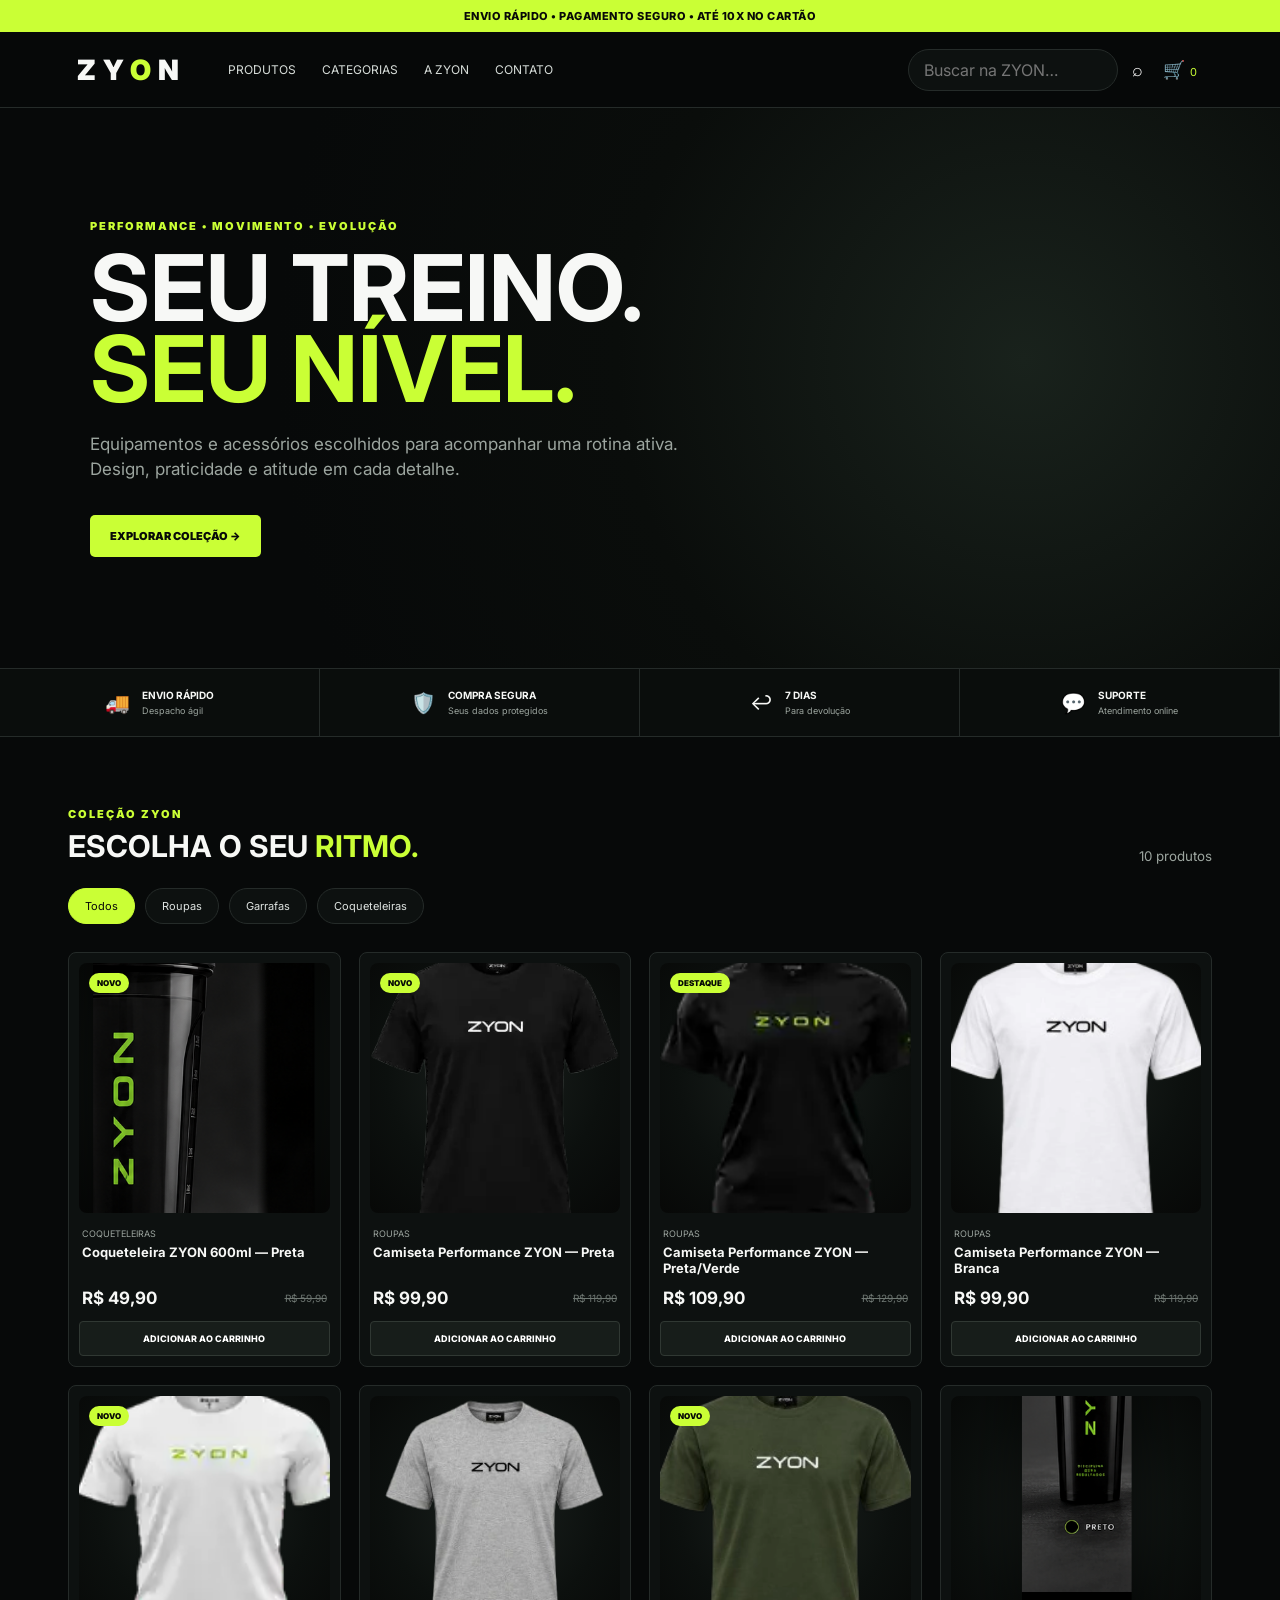
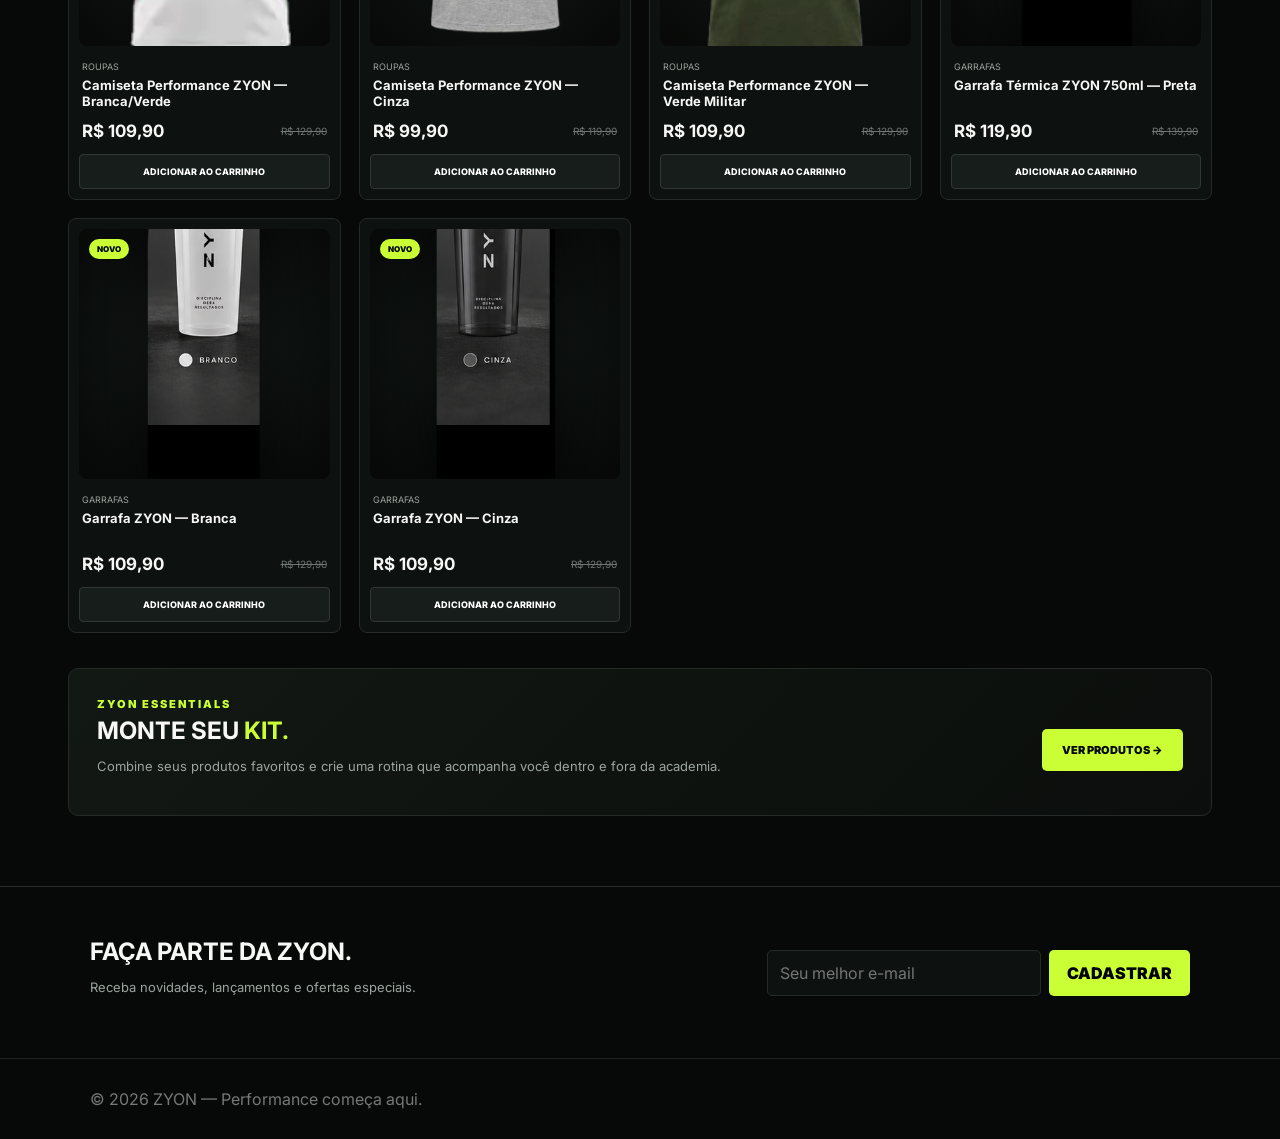
==== commit 8556eecb: "Use one uniform shirt display standard" ====
--- a/index.html
+++ b/index.html
@@ -1,4 +1,4 @@
-<!doctype html><html lang="pt-BR"><head><meta charset="utf-8"><meta name="viewport" content="width=device-width,initial-scale=1"><title>ZYON — Performance começa aqui</title><meta name="description" content="ZYON — performance, movimento e evolução."><link rel="stylesheet" href="fix-images.css"><style>@import url('https://fonts.googleapis.com/css2?family=Inter:wght@400;500;600;700;800;900&display=swap');:root{--bg:#070909;--surface:#0d1110;--line:#252b29;--text:#f7f8f6;--muted:#9ca59f;--lime:#caff35}*{box-sizing:border-box}html{scroll-behavior:smooth}body{margin:0;background:var(--bg);color:var(--text);font-family:Inter,Arial,sans-serif}a{text-decoration:none;color:inherit}button,input{font:inherit}.top{background:var(--lime);color:#080a08;text-align:center;padding:9px;font-size:11px;font-weight:800;letter-spacing:.5px}header{height:76px;border-bottom:1px solid var(--line);background:rgba(7,9,9,.95);backdrop-filter:blur(15px);position:sticky;top:0;z-index:20;display:flex;align-items:center;padding:0 6%;gap:42px}.logo{font-size:28px;font-weight:900;letter-spacing:7px}.logo em{font-style:normal;color:var(--lime)}nav{display:flex;gap:26px;flex:1}nav a{font-size:12px;color:#d7ddd9}nav a:hover{color:var(--lime)}.header-actions{display:flex;align-items:center;gap:8px}.search{width:210px;border:1px solid var(--line);background:#0d1110;border-radius:22px;padding:10px 15px;color:white;outline:none}.icon{background:none;border:0;color:white;cursor:pointer;font-size:18px}.count{color:var(--lime);font-size:11px}.hero{min-height:560px;display:flex;align-items:center;padding:70px 7%;background:radial-gradient(circle at 80% 45%,#19221c 0,#0a0d0b 38%,#070909 70%)}.hero-content{max-width:700px}.eyebrow{color:var(--lime);font-size:11px;font-weight:900;letter-spacing:2px}.hero h1{font-size:clamp(52px,8vw,92px);line-height:.88;margin:15px 0 22px}.hero h1 span,h2 span{color:var(--lime)}.hero p{color:var(--muted);font-size:17px;line-height:1.5;max-width:600px}.btn{display:inline-block;margin-top:15px;background:var(--lime);color:#080a08;padding:14px 20px;border-radius:5px;font-size:11px;font-weight:900}.trust{display:grid;grid-template-columns:repeat(4,1fr);border-top:1px solid var(--line);border-bottom:1px solid var(--line);background:#0a0d0c}.trust div{padding:20px;display:flex;gap:12px;align-items:center;justify-content:center;border-right:1px solid var(--line);font-size:20px}.trust span{display:flex;flex-direction:column;gap:4px}.trust b{font-size:10px}.trust small{font-size:9px;color:var(--muted)}.wrap{max-width:1180px;margin:auto;padding:70px 18px}.head{display:flex;justify-content:space-between;align-items:end;margin-bottom:24px}.head h2{margin:7px 0 0;font-size:30px}.head>small{color:var(--muted)}.categories{display:flex;gap:10px;flex-wrap:wrap;margin-bottom:28px}.cat{border:1px solid var(--line);background:var(--surface);color:#dfe4e1;border-radius:22px;padding:10px 16px;font-size:11px;cursor:pointer}.cat.active,.cat:hover{background:var(--lime);color:#080a08;border-color:var(--lime)}.grid{display:grid;grid-template-columns:repeat(4,1fr);gap:18px}.card{background:var(--surface);border:1px solid var(--line);border-radius:8px;padding:10px;transition:.2s;overflow:hidden}.card:hover{transform:translateY(-4px);border-color:#48534c}.pic{height:250px;background:radial-gradient(circle at 50% 45%,#1b211e 0,#0c100e 58%,#070807 100%);display:flex;align-items:center;justify-content:center;position:relative;border-radius:8px;overflow:hidden}.pic .shirt-direct-img{width:100%!important;height:100%!important;max-width:100%!important;max-height:100%!important;display:block!important;object-fit:contain!important;object-position:center!important;padding:10px!important;margin:0!important;transform:none!important;filter:none!important}.pic.shirt .shirt-sprite-wrap{width:100%!important;height:100%!important;overflow:hidden!important;position:relative!important;background-image:url('assets/zyon-shirts-2026.webp?v=gray9')!important;background-repeat:no-repeat!important;background-size:400% 200%!important;background-position:66.666% 100%!important}.pic.shirt .shirt-sprite-img{display:none!important}.pic.shirt .shirt-clean-img{width:100%!important;height:100%!important;max-width:100%!important;max-height:100%!important;display:block!important;object-fit:contain!important;object-position:center!important;padding:0!important;margin:0!important;transform:scale(1.12)!important;filter:none!important}.pic.shirt .shirt-clean-img[src*="camiseta-branca-hq2"]{transform:scale(1.05)!important}.pic.shirt .shirt-clean-img[src*="zyon-preta-frente-hq"]{transform:scale(1.12)!important}.pic.shirt .shirt-clean-img[src*="camiseta-verde-hq"]{transform:scale(1.03)!important}.pic.shirt .shirt-clean-img[src*="camiseta-cinza-front-clean"]{transform:scale(1.12)!important}.pic.shirt .shirt-clean-img[src*="camiseta-branca.png"]{transform:scale(1.12)!important}.pic.shirt .shirt-clean-img[src*="camiseta-preta-verde.png"]{transform:scale(1.12)!important}.pic.shirt .shirt-clean-img[src*="camiseta-branca-verde.png"]{transform:scale(1.12)!important}.pic>img{width:100%;height:100%;display:block;object-fit:contain;padding:10px}.shirt-arrow{position:absolute;top:50%;transform:translateY(-50%);width:30px;height:30px;border:1px solid #505951;background:rgba(7,9,9,.78);color:white;border-radius:50%;cursor:pointer;z-index:6;font-size:18px;line-height:26px}.shirt-arrow:hover{background:var(--lime);color:#080a08;border-color:var(--lime)}.shirt-arrow.left{left:8px;display:none}.shirt-arrow.right{right:8px}.shirt-view.back+.shirt-arrow.right{display:none}.shirt-view.back~.shirt-arrow.left{display:block}.tag{position:absolute;left:10px;top:10px;z-index:5;background:var(--lime);color:#070907;padding:5px 8px;border-radius:10px;font-size:8px;font-weight:900}.card small{display:block;color:var(--muted);font-size:9px;margin:15px 3px 5px}.card h3{font-size:13px;margin:0 3px 12px;min-height:32px}.price{display:flex;align-items:center;justify-content:space-between;margin:0 3px}.price strong{font-size:17px}.old{text-decoration:line-through;color:#6e7772;font-size:10px}.add{width:100%;margin-top:13px;background:#171d1a;color:white;border:1px solid #303833;border-radius:4px;padding:11px;font-size:9px;font-weight:800;cursor:pointer}.add:hover{background:var(--lime);color:#070907;border-color:var(--lime)}.promo{margin-top:35px;background:linear-gradient(135deg,#121814,#0b0e0c);border:1px solid var(--line);border-radius:10px;padding:28px;display:flex;justify-content:space-between;align-items:center;gap:20px}.promo h2{margin:5px 0}.promo p{color:var(--muted);font-size:13px}.newsletter{border-top:1px solid var(--line);padding:50px 7%;display:flex;justify-content:space-between;gap:20px;align-items:center}.newsletter h2{margin:0}.newsletter p{color:var(--muted);font-size:13px}.newsletter form{display:flex;gap:8px}.newsletter input{background:#0d1110;border:1px solid var(--line);color:white;padding:12px;border-radius:5px}.newsletter button{background:var(--lime);border:0;padding:12px 18px;border-radius:5px;font-weight:900}.cart{position:fixed;inset:0;background:rgba(0,0,0,.55);z-index:40;display:none}.cart.show{display:block}.cart-panel{position:absolute;right:0;top:0;height:100%;width:min(460px,100%);background:#0b0e0c;border-left:1px solid #333;padding:22px;overflow:auto;box-shadow:-20px 0 60px #000}.cart-head{display:flex;justify-content:space-between;align-items:center}.close{background:none;border:0;color:white;font-size:28px;cursor:pointer}.cart-row{display:flex;justify-content:space-between;gap:12px;padding:14px 0;border-bottom:1px solid var(--line);align-items:center}.cart-product{display:flex;gap:12px;align-items:center;min-width:0}.cart-icon{width:72px;height:72px;border-radius:8px;background:#151a16;overflow:hidden;flex:none}.cart-icon img{width:100%;height:100%;object-fit:contain;padding:5px}.cart-product strong{font-size:12px}.cart-product small{display:block;color:var(--muted);font-size:10px;margin:5px 0}.qty{display:flex;align-items:center;gap:8px}.qty button{width:27px;height:27px;border:1px solid #333;background:#171a19;color:#fff;border-radius:5px;cursor:pointer}.cart-right{text-align:right}.cart-right b{display:block;margin-bottom:8px}.remove{border:0;background:transparent;color:#ff7777;font-size:9px;font-weight:800;cursor:pointer}.total{font-size:22px;font-weight:900;margin:22px 0}.checkout{width:100%;background:var(--lime);color:#080a08;border:0;padding:14px;border-radius:5px;font-size:11px;font-weight:900;cursor:pointer}.empty{text-align:center;padding:50px 10px;color:#8c958f}@media(max-width:900px){.grid{grid-template-columns:repeat(2,1fr)}.trust{grid-template-columns:repeat(2,1fr)}.hero{min-height:480px}.search{width:170px}nav{display:none}}@media(max-width:560px){.grid{grid-template-columns:1fr}.trust{grid-template-columns:1fr}.trust div{border-right:0;border-bottom:1px solid var(--line)}.header-actions{margin-left:auto}.search{display:none}.hero{padding:60px 7%}.promo,.newsletter{flex-direction:column;align-items:flex-start}.newsletter form{width:100%}.newsletter input{flex:1}}</style></head><body><div class="top">ENVIO RÁPIDO • PAGAMENTO SEGURO • ATÉ 10X NO CARTÃO</div><header><div class="logo">ZY<em>O</em>N</div><nav><a href="#produtos">PRODUTOS</a><a href="#categorias">CATEGORIAS</a><a href="#sobre">A ZYON</a><a href="#contato">CONTATO</a></nav><div class="header-actions"><input class="search" id="search" placeholder="Buscar na ZYON…"><button class="icon" onclick="document.getElementById('search').focus()">⌕</button><button class="icon" onclick="openCart()">🛒 <span class="count" id="count">0</span></button></div></header><section class="hero"><div class="hero-content"><div class="eyebrow">PERFORMANCE • MOVIMENTO • EVOLUÇÃO</div><h1>SEU TREINO.<br><span>SEU NÍVEL.</span></h1><p>Equipamentos e acessórios escolhidos para acompanhar uma rotina ativa. Design, praticidade e atitude em cada detalhe.</p><a class="btn" href="#produtos">EXPLORAR COLEÇÃO →</a></div></section><section class="trust"><div>🚚<span><b>ENVIO RÁPIDO</b><small>Despacho ágil</small></span></div><div>🛡️<span><b>COMPRA SEGURA</b><small>Seus dados protegidos</small></span></div><div>↩️<span><b>7 DIAS</b><small>Para devolução</small></span></div><div>💬<span><b>SUPORTE</b><small>Atendimento online</small></span></div></section><main id="produtos" class="wrap"><div class="head"><div><div class="eyebrow">COLEÇÃO ZYON</div><h2>ESCOLHA O SEU <span>RITMO.</span></h2></div><small id="info"></small></div><div id="categorias" class="categories"><button class="cat active" data-cat="Todos">Todos</button><button class="cat" data-cat="Roupas">Roupas</button><button class="cat" data-cat="Garrafas">Garrafas</button><button class="cat" data-cat="Coqueteleiras">Coqueteleiras</button></div><div class="grid" id="grid"></div><div class="promo"><div><div class="eyebrow">ZYON ESSENTIALS</div><h2>MONTE SEU <span>KIT.</span></h2><p>Combine seus produtos favoritos e crie uma rotina que acompanha você dentro e fora da academia.</p></div><a class="btn" href="#produtos">VER PRODUTOS →</a></div></main><section id="sobre" class="newsletter"><div><h2>FAÇA PARTE DA ZYON.</h2><p>Receba novidades, lançamentos e ofertas especiais.</p></div><form onsubmit="event.preventDefault();alert('Cadastro realizado!')"><input type="email" required placeholder="Seu melhor e-mail"><button>CADASTRAR</button></form></section><footer id="contato" style="padding:30px 7%;border-top:1px solid #222;color:#777">© 2026 ZYON — Performance começa aqui.</footer><div class="cart" id="cart"><div class="cart-panel"><div class="cart-head"><h2>Seu carrinho</h2><button class="close" onclick="closeCart()">×</button></div><div id="items"></div><div class="total">Total: <span id="total">R$ 0,00</span></div><button class="checkout" onclick="alert('O checkout Mercado Pago será conectado ao backend.')">PAGAR COM MERCADO PAGO →</button></div></div><script>
+<!doctype html><html lang="pt-BR"><head><meta charset="utf-8"><meta name="viewport" content="width=device-width,initial-scale=1"><title>ZYON — Performance começa aqui</title><meta name="description" content="ZYON — performance, movimento e evolução."><link rel="stylesheet" href="fix-images.css"><style>@import url('https://fonts.googleapis.com/css2?family=Inter:wght@400;500;600;700;800;900&display=swap');:root{--bg:#070909;--surface:#0d1110;--line:#252b29;--text:#f7f8f6;--muted:#9ca59f;--lime:#caff35}*{box-sizing:border-box}html{scroll-behavior:smooth}body{margin:0;background:var(--bg);color:var(--text);font-family:Inter,Arial,sans-serif}a{text-decoration:none;color:inherit}button,input{font:inherit}.top{background:var(--lime);color:#080a08;text-align:center;padding:9px;font-size:11px;font-weight:800;letter-spacing:.5px}header{height:76px;border-bottom:1px solid var(--line);background:rgba(7,9,9,.95);backdrop-filter:blur(15px);position:sticky;top:0;z-index:20;display:flex;align-items:center;padding:0 6%;gap:42px}.logo{font-size:28px;font-weight:900;letter-spacing:7px}.logo em{font-style:normal;color:var(--lime)}nav{display:flex;gap:26px;flex:1}nav a{font-size:12px;color:#d7ddd9}nav a:hover{color:var(--lime)}.header-actions{display:flex;align-items:center;gap:8px}.search{width:210px;border:1px solid var(--line);background:#0d1110;border-radius:22px;padding:10px 15px;color:white;outline:none}.icon{background:none;border:0;color:white;cursor:pointer;font-size:18px}.count{color:var(--lime);font-size:11px}.hero{min-height:560px;display:flex;align-items:center;padding:70px 7%;background:radial-gradient(circle at 80% 45%,#19221c 0,#0a0d0b 38%,#070909 70%)}.hero-content{max-width:700px}.eyebrow{color:var(--lime);font-size:11px;font-weight:900;letter-spacing:2px}.hero h1{font-size:clamp(52px,8vw,92px);line-height:.88;margin:15px 0 22px}.hero h1 span,h2 span{color:var(--lime)}.hero p{color:var(--muted);font-size:17px;line-height:1.5;max-width:600px}.btn{display:inline-block;margin-top:15px;background:var(--lime);color:#080a08;padding:14px 20px;border-radius:5px;font-size:11px;font-weight:900}.trust{display:grid;grid-template-columns:repeat(4,1fr);border-top:1px solid var(--line);border-bottom:1px solid var(--line);background:#0a0d0c}.trust div{padding:20px;display:flex;gap:12px;align-items:center;justify-content:center;border-right:1px solid var(--line);font-size:20px}.trust span{display:flex;flex-direction:column;gap:4px}.trust b{font-size:10px}.trust small{font-size:9px;color:var(--muted)}.wrap{max-width:1180px;margin:auto;padding:70px 18px}.head{display:flex;justify-content:space-between;align-items:end;margin-bottom:24px}.head h2{margin:7px 0 0;font-size:30px}.head>small{color:var(--muted)}.categories{display:flex;gap:10px;flex-wrap:wrap;margin-bottom:28px}.cat{border:1px solid var(--line);background:var(--surface);color:#dfe4e1;border-radius:22px;padding:10px 16px;font-size:11px;cursor:pointer}.cat.active,.cat:hover{background:var(--lime);color:#080a08;border-color:var(--lime)}.grid{display:grid;grid-template-columns:repeat(4,1fr);gap:18px}.card{background:var(--surface);border:1px solid var(--line);border-radius:8px;padding:10px;transition:.2s;overflow:hidden}.card:hover{transform:translateY(-4px);border-color:#48534c}.pic{height:250px;background:radial-gradient(circle at 50% 45%,#1b211e 0,#0c100e 58%,#070807 100%);display:flex;align-items:center;justify-content:center;position:relative;border-radius:8px;overflow:hidden}.pic .shirt-direct-img{width:100%!important;height:100%!important;max-width:100%!important;max-height:100%!important;display:block!important;object-fit:contain!important;object-position:center!important;padding:10px!important;margin:0!important;transform:none!important;filter:none!important}.pic.shirt .shirt-sprite-wrap{width:100%!important;height:100%!important;overflow:hidden!important;position:relative!important;background-image:url('assets/zyon-shirts-2026.webp?v=gray9')!important;background-repeat:no-repeat!important;background-size:400% 200%!important;background-position:66.666% 100%!important}.pic.shirt .shirt-sprite-img{display:none!important}.pic.shirt .shirt-clean-img{width:100%!important;height:100%!important;max-width:100%!important;max-height:100%!important;display:block!important;object-fit:contain!important;object-position:center!important;padding:0!important;margin:0!important;transform:scale(1.12)!important;filter:none!important}.pic>img{width:100%;height:100%;display:block;object-fit:contain;padding:10px}.shirt-arrow{position:absolute;top:50%;transform:translateY(-50%);width:30px;height:30px;border:1px solid #505951;background:rgba(7,9,9,.78);color:white;border-radius:50%;cursor:pointer;z-index:6;font-size:18px;line-height:26px}.shirt-arrow:hover{background:var(--lime);color:#080a08;border-color:var(--lime)}.shirt-arrow.left{left:8px;display:none}.shirt-arrow.right{right:8px}.shirt-view.back+.shirt-arrow.right{display:none}.shirt-view.back~.shirt-arrow.left{display:block}.tag{position:absolute;left:10px;top:10px;z-index:5;background:var(--lime);color:#070907;padding:5px 8px;border-radius:10px;font-size:8px;font-weight:900}.card small{display:block;color:var(--muted);font-size:9px;margin:15px 3px 5px}.card h3{font-size:13px;margin:0 3px 12px;min-height:32px}.price{display:flex;align-items:center;justify-content:space-between;margin:0 3px}.price strong{font-size:17px}.old{text-decoration:line-through;color:#6e7772;font-size:10px}.add{width:100%;margin-top:13px;background:#171d1a;color:white;border:1px solid #303833;border-radius:4px;padding:11px;font-size:9px;font-weight:800;cursor:pointer}.add:hover{background:var(--lime);color:#070907;border-color:var(--lime)}.promo{margin-top:35px;background:linear-gradient(135deg,#121814,#0b0e0c);border:1px solid var(--line);border-radius:10px;padding:28px;display:flex;justify-content:space-between;align-items:center;gap:20px}.promo h2{margin:5px 0}.promo p{color:var(--muted);font-size:13px}.newsletter{border-top:1px solid var(--line);padding:50px 7%;display:flex;justify-content:space-between;gap:20px;align-items:center}.newsletter h2{margin:0}.newsletter p{color:var(--muted);font-size:13px}.newsletter form{display:flex;gap:8px}.newsletter input{background:#0d1110;border:1px solid var(--line);color:white;padding:12px;border-radius:5px}.newsletter button{background:var(--lime);border:0;padding:12px 18px;border-radius:5px;font-weight:900}.cart{position:fixed;inset:0;background:rgba(0,0,0,.55);z-index:40;display:none}.cart.show{display:block}.cart-panel{position:absolute;right:0;top:0;height:100%;width:min(460px,100%);background:#0b0e0c;border-left:1px solid #333;padding:22px;overflow:auto;box-shadow:-20px 0 60px #000}.cart-head{display:flex;justify-content:space-between;align-items:center}.close{background:none;border:0;color:white;font-size:28px;cursor:pointer}.cart-row{display:flex;justify-content:space-between;gap:12px;padding:14px 0;border-bottom:1px solid var(--line);align-items:center}.cart-product{display:flex;gap:12px;align-items:center;min-width:0}.cart-icon{width:72px;height:72px;border-radius:8px;background:#151a16;overflow:hidden;flex:none}.cart-icon img{width:100%;height:100%;object-fit:contain;padding:5px}.cart-product strong{font-size:12px}.cart-product small{display:block;color:var(--muted);font-size:10px;margin:5px 0}.qty{display:flex;align-items:center;gap:8px}.qty button{width:27px;height:27px;border:1px solid #333;background:#171a19;color:#fff;border-radius:5px;cursor:pointer}.cart-right{text-align:right}.cart-right b{display:block;margin-bottom:8px}.remove{border:0;background:transparent;color:#ff7777;font-size:9px;font-weight:800;cursor:pointer}.total{font-size:22px;font-weight:900;margin:22px 0}.checkout{width:100%;background:var(--lime);color:#080a08;border:0;padding:14px;border-radius:5px;font-size:11px;font-weight:900;cursor:pointer}.empty{text-align:center;padding:50px 10px;color:#8c958f}@media(max-width:900px){.grid{grid-template-columns:repeat(2,1fr)}.trust{grid-template-columns:repeat(2,1fr)}.hero{min-height:480px}.search{width:170px}nav{display:none}}@media(max-width:560px){.grid{grid-template-columns:1fr}.trust{grid-template-columns:1fr}.trust div{border-right:0;border-bottom:1px solid var(--line)}.header-actions{margin-left:auto}.search{display:none}.hero{padding:60px 7%}.promo,.newsletter{flex-direction:column;align-items:flex-start}.newsletter form{width:100%}.newsletter input{flex:1}}</style></head><body><div class="top">ENVIO RÁPIDO • PAGAMENTO SEGURO • ATÉ 10X NO CARTÃO</div><header><div class="logo">ZY<em>O</em>N</div><nav><a href="#produtos">PRODUTOS</a><a href="#categorias">CATEGORIAS</a><a href="#sobre">A ZYON</a><a href="#contato">CONTATO</a></nav><div class="header-actions"><input class="search" id="search" placeholder="Buscar na ZYON…"><button class="icon" onclick="document.getElementById('search').focus()">⌕</button><button class="icon" onclick="openCart()">🛒 <span class="count" id="count">0</span></button></div></header><section class="hero"><div class="hero-content"><div class="eyebrow">PERFORMANCE • MOVIMENTO • EVOLUÇÃO</div><h1>SEU TREINO.<br><span>SEU NÍVEL.</span></h1><p>Equipamentos e acessórios escolhidos para acompanhar uma rotina ativa. Design, praticidade e atitude em cada detalhe.</p><a class="btn" href="#produtos">EXPLORAR COLEÇÃO →</a></div></section><section class="trust"><div>🚚<span><b>ENVIO RÁPIDO</b><small>Despacho ágil</small></span></div><div>🛡️<span><b>COMPRA SEGURA</b><small>Seus dados protegidos</small></span></div><div>↩️<span><b>7 DIAS</b><small>Para devolução</small></span></div><div>💬<span><b>SUPORTE</b><small>Atendimento online</small></span></div></section><main id="produtos" class="wrap"><div class="head"><div><div class="eyebrow">COLEÇÃO ZYON</div><h2>ESCOLHA O SEU <span>RITMO.</span></h2></div><small id="info"></small></div><div id="categorias" class="categories"><button class="cat active" data-cat="Todos">Todos</button><button class="cat" data-cat="Roupas">Roupas</button><button class="cat" data-cat="Garrafas">Garrafas</button><button class="cat" data-cat="Coqueteleiras">Coqueteleiras</button></div><div class="grid" id="grid"></div><div class="promo"><div><div class="eyebrow">ZYON ESSENTIALS</div><h2>MONTE SEU <span>KIT.</span></h2><p>Combine seus produtos favoritos e crie uma rotina que acompanha você dentro e fora da academia.</p></div><a class="btn" href="#produtos">VER PRODUTOS →</a></div></main><section id="sobre" class="newsletter"><div><h2>FAÇA PARTE DA ZYON.</h2><p>Receba novidades, lançamentos e ofertas especiais.</p></div><form onsubmit="event.preventDefault();alert('Cadastro realizado!')"><input type="email" required placeholder="Seu melhor e-mail"><button>CADASTRAR</button></form></section><footer id="contato" style="padding:30px 7%;border-top:1px solid #222;color:#777">© 2026 ZYON — Performance começa aqui.</footer><div class="cart" id="cart"><div class="cart-panel"><div class="cart-head"><h2>Seu carrinho</h2><button class="close" onclick="closeCart()">×</button></div><div id="items"></div><div class="total">Total: <span id="total">R$ 0,00</span></div><button class="checkout" onclick="alert('O checkout Mercado Pago será conectado ao backend.')">PAGAR COM MERCADO PAGO →</button></div></div><script>
 const products=[
 {id:1,n:'Coqueteleira ZYON 600ml — Preta',c:'Coqueteleiras',p:49.9,o:59.9,t:'NOVO',img:'assets/coqueteleira-preta.png',type:'shaker'},
 {id:6,n:'Camiseta Performance ZYON — Preta',c:'Roupas',p:99.9,o:119.9,t:'NOVO',img:'assets/camiseta-preta.png',type:'shirt',sprite:[2,0]},
